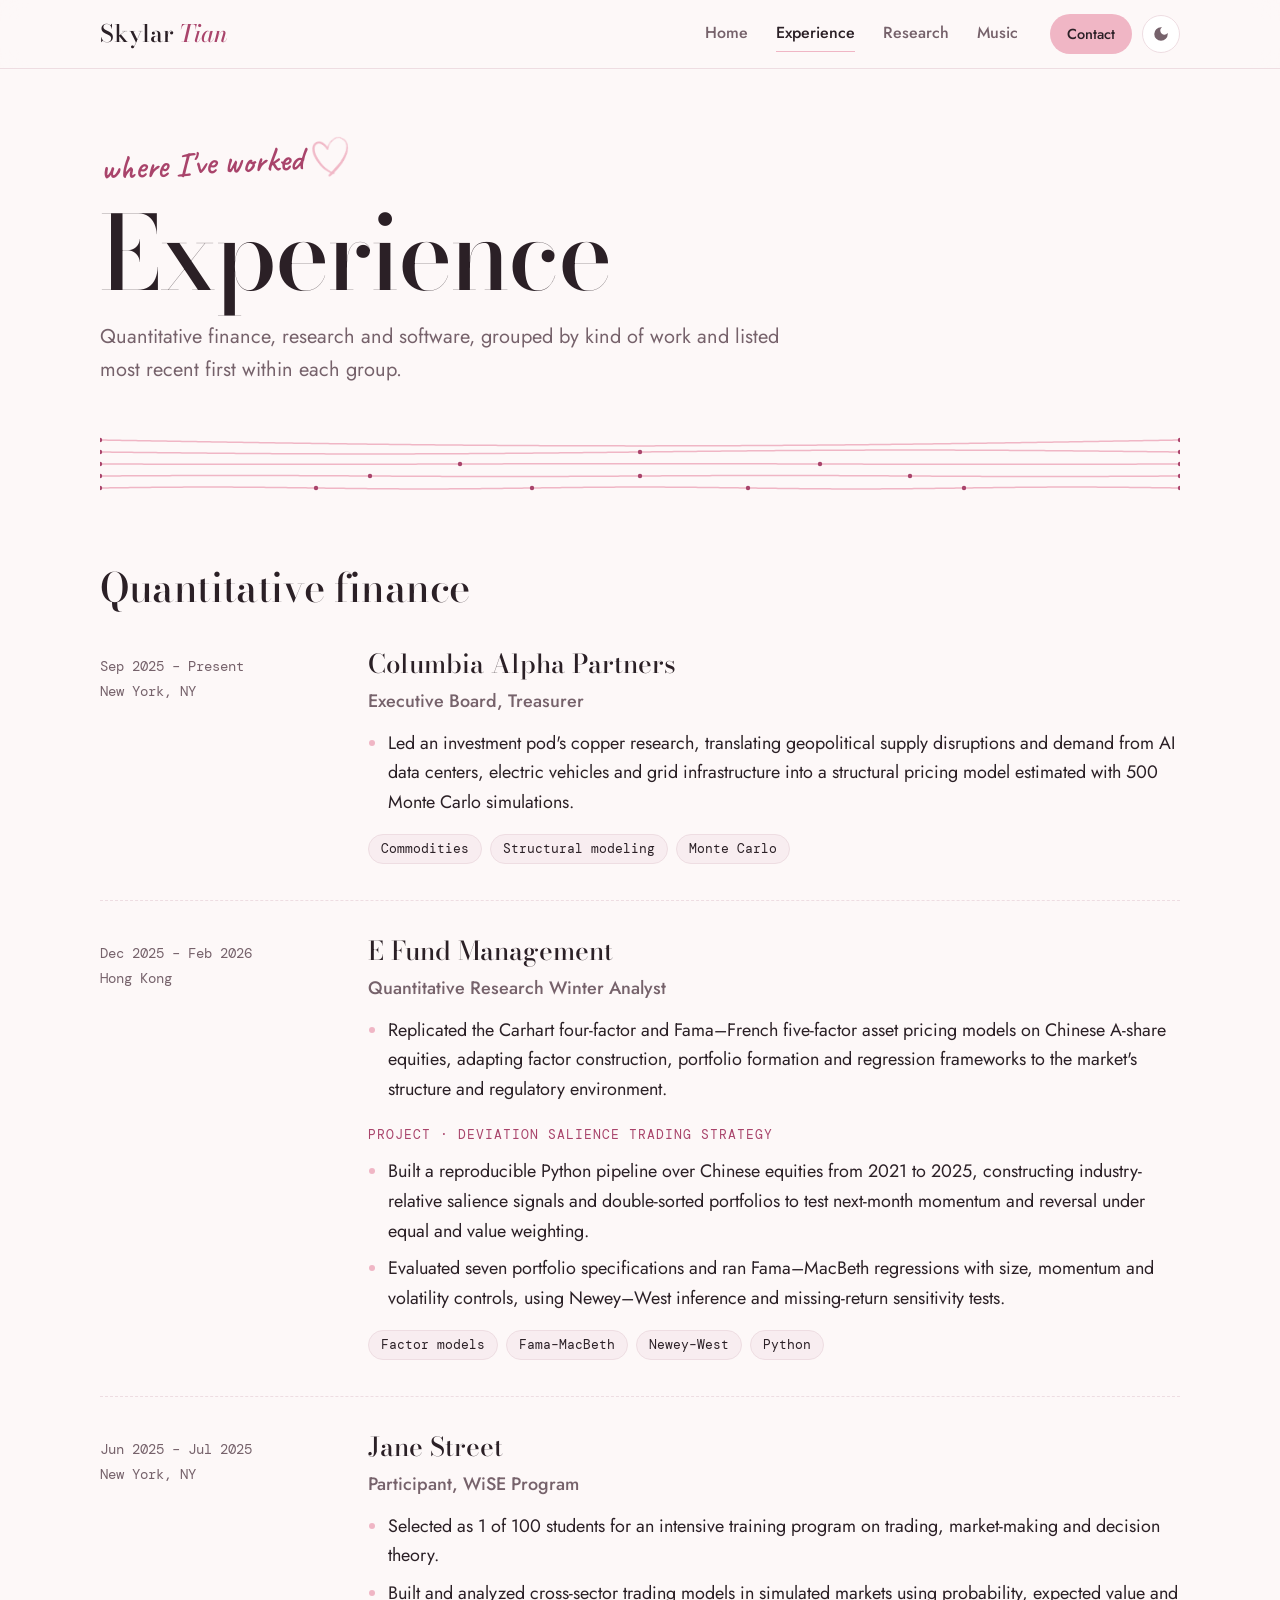
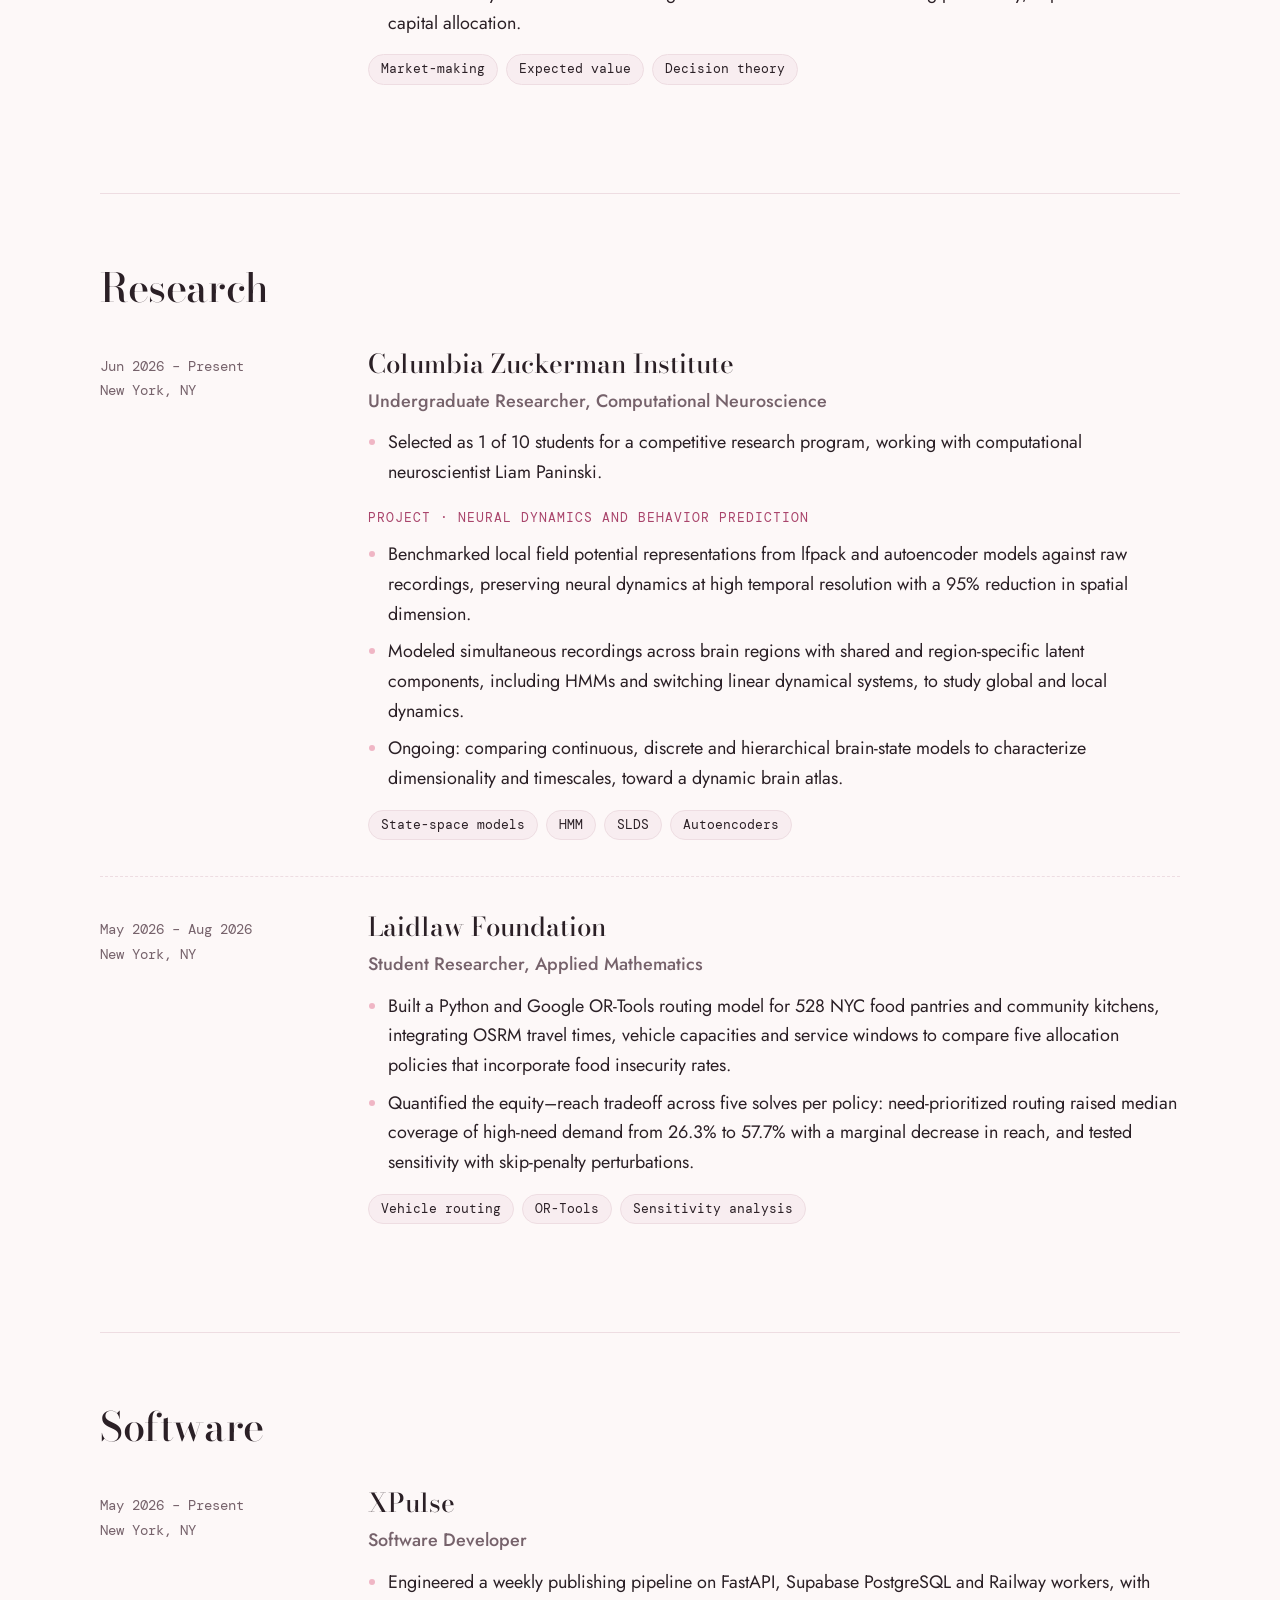
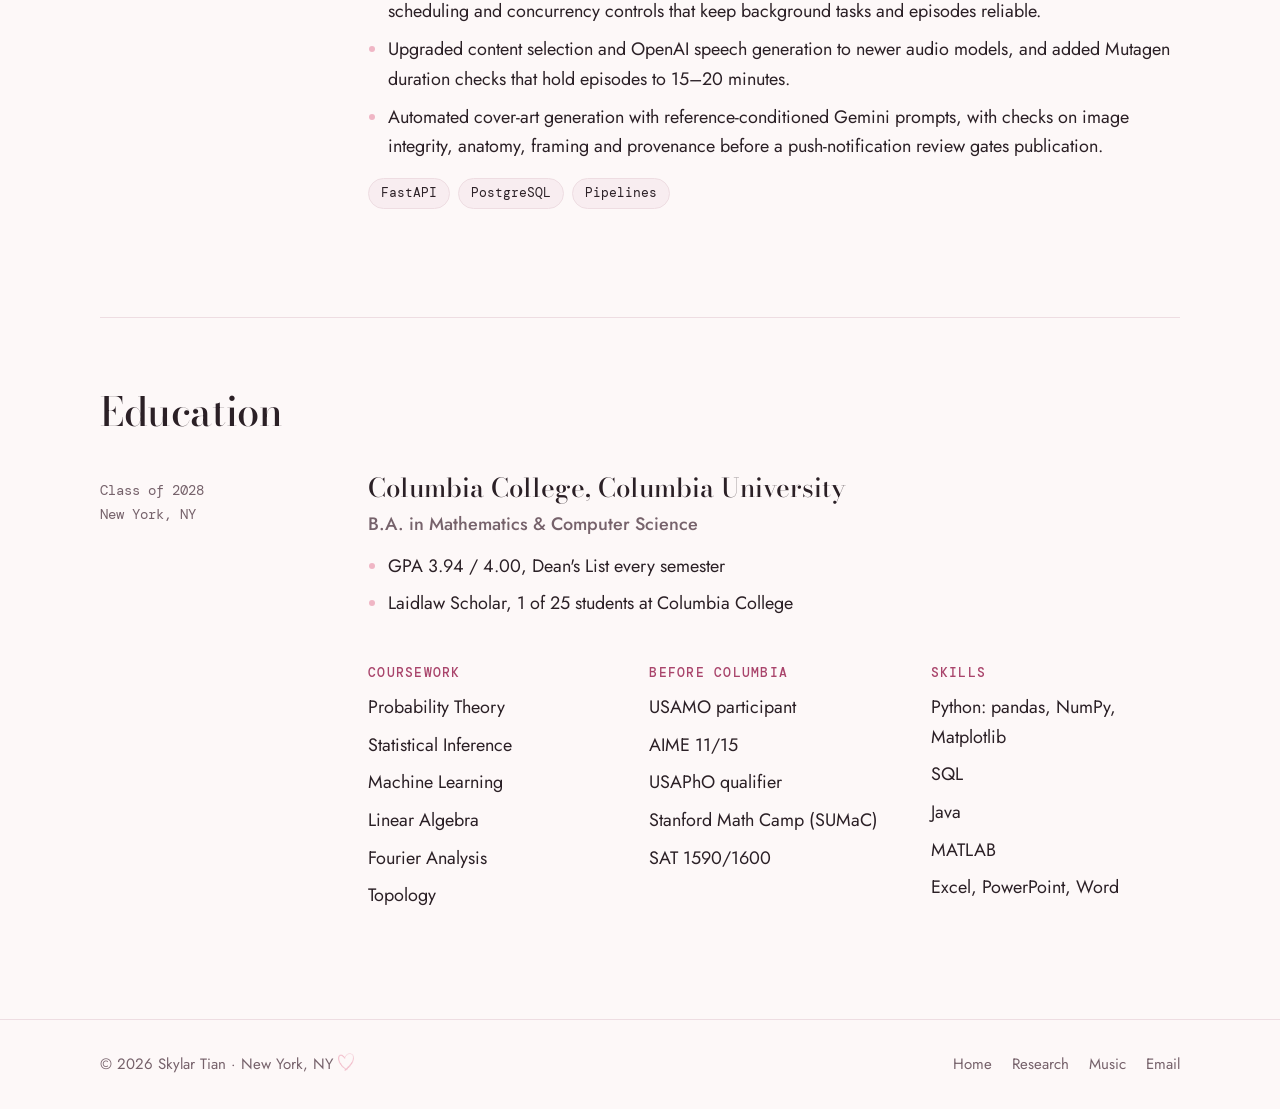
==== experience.html @ bd6dc76d "Redesign site in the old site's format with a soft pink theme Rebuilds the site as four pages that m" ====
<!doctype html>
<html lang="en">
<head>
  <meta charset="utf-8">
  <meta name="viewport" content="width=device-width, initial-scale=1">
  <title>Experience · Skylar Tian</title>
  <meta name="description" content="Skylar Tian's experience in quantitative finance, research, and software, plus education and skills.">
  <meta property="og:title" content="Experience · Skylar Tian">
  <meta property="og:image" content="https://skylarhezhentian.github.io/personal-website/assets/img/portrait.jpg">
  <link rel="icon" href="assets/favicon.svg" type="image/svg+xml">
  <link rel="preconnect" href="https://fonts.googleapis.com">
  <link rel="preconnect" href="https://fonts.gstatic.com" crossorigin>
  <link href="https://fonts.googleapis.com/css2?family=Bodoni+Moda:ital,opsz,wght@0,6..96,400..700;1,6..96,400..700&family=Caveat:wght@500;600&family=DM+Mono:wght@400;500&family=Jost:wght@400;500;600&display=swap" rel="stylesheet">
  <link rel="stylesheet" href="style.css">
  <script>try{var t=localStorage.getItem("theme");if(t)document.documentElement.dataset.theme=t}catch(e){}</script>
</head>
<body>
  <a class="skip" href="#main">Skip to content</a>

  <header class="site-header">
    <div class="wrap header-inner">
      <a class="wordmark" href="index.html">Skylar <em>Tian</em></a>
      <nav class="site-nav" aria-label="Main">
        <a href="index.html">Home</a>
        <a href="experience.html" aria-current="page">Experience</a>
        <a href="research.html">Research</a>
        <a href="music.html">Music</a>
      </nav>
      <div class="header-actions">
        <a class="btn btn-rose btn-small" href="index.html#contact">Contact</a>
        <button class="theme-toggle" type="button" aria-label="Switch between light and dark theme">
          <svg class="moon" viewBox="0 0 24 24" width="18" height="18" aria-hidden="true"><path fill="currentColor" d="M12 3a9 9 0 1 0 9 9c0-.46-.04-.92-.1-1.36a5.39 5.39 0 0 1-4.4 2.26 5.4 5.4 0 0 1-3.14-9.8c-.44-.06-.9-.1-1.36-.1z"/></svg>
          <svg class="sun" viewBox="0 0 24 24" width="18" height="18" aria-hidden="true"><circle cx="12" cy="12" r="4.5" fill="currentColor"/><path stroke="currentColor" stroke-width="1.8" stroke-linecap="round" d="M12 2.5v2.2M12 19.3v2.2M2.5 12h2.2M19.3 12h2.2M5.3 5.3l1.6 1.6M17.1 17.1l1.6 1.6M5.3 18.7l1.6-1.6M17.1 6.9l1.6-1.6"/></svg>
        </button>
      </div>
    </div>
  </header>

  <main id="main">
    <section class="page-head">
      <div class="wrap">
        <div class="title-block">
          <p class="hello">where I've worked <i class="heart" aria-hidden="true"></i></p>
          <h1 class="page-title">Experience</h1>
          <p class="lede">Quantitative finance, research and software, grouped by kind of work and listed most recent first within each group.</p>
        </div>
        <canvas class="staff staff-sm" aria-hidden="true"></canvas>
      </div>
    </section>

    <div class="wrap">
      <section class="group" aria-labelledby="g-quant">
        <h2 class="group-title" id="g-quant">Quantitative finance</h2>

        <article class="role">
          <div class="role-when"><span>Sep 2025 – Present</span><span>New York, NY</span></div>
          <div class="role-body">
            <h3>Columbia Alpha Partners</h3>
            <p class="role-title">Executive Board, Treasurer</p>
            <ul class="points">
              <li>Led an investment pod's copper research, translating geopolitical supply disruptions and demand from AI data centers, electric vehicles and grid infrastructure into a structural pricing model estimated with 500 Monte Carlo simulations.</li>
            </ul>
            <ul class="chips"><li>Commodities</li><li>Structural modeling</li><li>Monte Carlo</li></ul>
          </div>
        </article>

        <article class="role">
          <div class="role-when"><span>Dec 2025 – Feb 2026</span><span>Hong Kong</span></div>
          <div class="role-body">
            <h3>E Fund Management</h3>
            <p class="role-title">Quantitative Research Winter Analyst</p>
            <ul class="points">
              <li>Replicated the Carhart four-factor and Fama–French five-factor asset pricing models on Chinese A-share equities, adapting factor construction, portfolio formation and regression frameworks to the market's structure and regulatory environment.</li>
            </ul>
            <p class="subproject">Project · Deviation salience trading strategy</p>
            <ul class="points">
              <li>Built a reproducible Python pipeline over Chinese equities from 2021 to 2025, constructing industry-relative salience signals and double-sorted portfolios to test next-month momentum and reversal under equal and value weighting.</li>
              <li>Evaluated seven portfolio specifications and ran Fama–MacBeth regressions with size, momentum and volatility controls, using Newey–West inference and missing-return sensitivity tests.</li>
            </ul>
            <ul class="chips"><li>Factor models</li><li>Fama–MacBeth</li><li>Newey–West</li><li>Python</li></ul>
          </div>
        </article>

        <article class="role">
          <div class="role-when"><span>Jun 2025 – Jul 2025</span><span>New York, NY</span></div>
          <div class="role-body">
            <h3>Jane Street</h3>
            <p class="role-title">Participant, WiSE Program</p>
            <ul class="points">
              <li>Selected as 1 of 100 students for an intensive training program on trading, market-making and decision theory.</li>
              <li>Built and analyzed cross-sector trading models in simulated markets using probability, expected value and capital allocation.</li>
            </ul>
            <ul class="chips"><li>Market-making</li><li>Expected value</li><li>Decision theory</li></ul>
          </div>
        </article>
      </section>

      <section class="group" aria-labelledby="g-research">
        <h2 class="group-title" id="g-research">Research</h2>

        <article class="role">
          <div class="role-when"><span>Jun 2026 – Present</span><span>New York, NY</span></div>
          <div class="role-body">
            <h3>Columbia Zuckerman Institute</h3>
            <p class="role-title">Undergraduate Researcher, Computational Neuroscience</p>
            <ul class="points">
              <li>Selected as 1 of 10 students for a competitive research program, working with computational neuroscientist Liam Paninski.</li>
            </ul>
            <p class="subproject">Project · Neural dynamics and behavior prediction</p>
            <ul class="points">
              <li>Benchmarked local field potential representations from lfpack and autoencoder models against raw recordings, preserving neural dynamics at high temporal resolution with a 95% reduction in spatial dimension.</li>
              <li>Modeled simultaneous recordings across brain regions with shared and region-specific latent components, including HMMs and switching linear dynamical systems, to study global and local dynamics.</li>
              <li>Ongoing: comparing continuous, discrete and hierarchical brain-state models to characterize dimensionality and timescales, toward a dynamic brain atlas.</li>
            </ul>
            <ul class="chips"><li>State-space models</li><li>HMM</li><li>SLDS</li><li>Autoencoders</li></ul>
          </div>
        </article>

        <article class="role">
          <div class="role-when"><span>May 2026 – Aug 2026</span><span>New York, NY</span></div>
          <div class="role-body">
            <h3>Laidlaw Foundation</h3>
            <p class="role-title">Student Researcher, Applied Mathematics</p>
            <ul class="points">
              <li>Built a Python and Google OR-Tools routing model for 528 NYC food pantries and community kitchens, integrating OSRM travel times, vehicle capacities and service windows to compare five allocation policies that incorporate food insecurity rates.</li>
              <li>Quantified the equity–reach tradeoff across five solves per policy: need-prioritized routing raised median coverage of high-need demand from 26.3% to 57.7% with a marginal decrease in reach, and tested sensitivity with skip-penalty perturbations.</li>
            </ul>
            <ul class="chips"><li>Vehicle routing</li><li>OR-Tools</li><li>Sensitivity analysis</li></ul>
          </div>
        </article>
      </section>

      <section class="group" aria-labelledby="g-software">
        <h2 class="group-title" id="g-software">Software</h2>

        <article class="role">
          <div class="role-when"><span>May 2026 – Present</span><span>New York, NY</span></div>
          <div class="role-body">
            <h3>XPulse</h3>
            <p class="role-title">Software Developer</p>
            <ul class="points">
              <li>Engineered a weekly publishing pipeline on FastAPI, Supabase PostgreSQL and Railway workers, with scheduling and concurrency controls that keep background tasks and episodes reliable.</li>
              <li>Upgraded content selection and OpenAI speech generation to newer audio models, and added Mutagen duration checks that hold episodes to 15–20 minutes.</li>
              <li>Automated cover-art generation with reference-conditioned Gemini prompts, with checks on image integrity, anatomy, framing and provenance before a push-notification review gates publication.</li>
            </ul>
            <ul class="chips"><li>FastAPI</li><li>PostgreSQL</li><li>Pipelines</li></ul>
          </div>
        </article>
      </section>

      <section class="group" aria-labelledby="g-edu">
        <h2 class="group-title" id="g-edu">Education</h2>
        <article class="role">
          <div class="role-when"><span>Class of 2028</span><span>New York, NY</span></div>
          <div class="role-body">
            <h3>Columbia College, Columbia University</h3>
            <p class="role-title">B.A. in Mathematics &amp; Computer Science</p>
            <ul class="points">
              <li>GPA 3.94 / 4.00, Dean's List every semester</li>
              <li>Laidlaw Scholar, 1 of 25 students at Columbia College</li>
            </ul>
            <div class="edu-grid">
              <div>
                <h3>Coursework</h3>
                <ul><li>Probability Theory</li><li>Statistical Inference</li><li>Machine Learning</li><li>Linear Algebra</li><li>Fourier Analysis</li><li>Topology</li></ul>
              </div>
              <div>
                <h3>Before Columbia</h3>
                <ul><li>USAMO participant</li><li>AIME 11/15</li><li>USAPhO qualifier</li><li>Stanford Math Camp (SUMaC)</li><li>SAT 1590/1600</li></ul>
              </div>
              <div>
                <h3>Skills</h3>
                <ul><li>Python: pandas, NumPy, Matplotlib</li><li>SQL</li><li>Java</li><li>MATLAB</li><li>Excel, PowerPoint, Word</li></ul>
              </div>
            </div>
          </div>
        </article>
      </section>
    </div>
  </main>

  <footer class="site-footer">
    <div class="wrap footer-inner">
      <p>© <span data-year>2026</span> Skylar Tian · New York, NY <i class="heart" aria-hidden="true"></i></p>
      <nav aria-label="Footer">
        <a href="index.html">Home</a>
        <a href="research.html">Research</a>
        <a href="music.html">Music</a>
        <a href="mailto:h.tian@columbia.edu">Email</a>
      </nav>
    </div>
  </footer>

  <script src="script.js"></script>
</body>
</html>
---- style.css ----
/* Layout: a concert-program column (max 1120px) with arched photo frames and a
   five-line staff whose lines vibrate in the first five harmonics. Blush paper
   by default, plum night in dark mode, soft pink as the one highlight color. */
:root {
  --paper: #fdf8f8;
  --paper-2: #f8edf0;
  --surface: #ffffff;
  --ink: #2b2026;
  --muted: #76626b;
  --line: #eedde2;
  --rose: #f0b6c5;
  --rose-ink: #a9446b;
  --on-rose: #2b2026;
  --hl: rgba(240, 182, 197, 0.7);

  --display: "Bodoni Moda", "Bodoni 72", Didot, Georgia, serif;
  --body: "Jost", "Futura", "Avenir Next", system-ui, sans-serif;
  --mono: "DM Mono", ui-monospace, Menlo, monospace;
  --hand: "Caveat", "Bradley Hand", "Segoe Print", cursive;

  --maxw: 1120px;
  --gutter: max(20px, env(safe-area-inset-left, 0px));
  --radius: 14px;
  color-scheme: light;
}

@media (prefers-color-scheme: dark) {
  :root:not([data-theme="light"]) {
    --paper: #1b1519;
    --paper-2: #231b20;
    --surface: #2b2228;
    --ink: #f6edf0;
    --muted: #bda9b2;
    --line: #3b2f36;
    --rose: #e7a3b8;
    --rose-ink: #f4b9ca;
    --hl: rgba(231, 163, 184, 0.28);
    color-scheme: dark;
  }
}

:root[data-theme="dark"] {
  --paper: #1b1519;
  --paper-2: #231b20;
  --surface: #2b2228;
  --ink: #f6edf0;
  --muted: #bda9b2;
  --line: #3b2f36;
  --rose: #e7a3b8;
  --rose-ink: #f4b9ca;
  --hl: rgba(231, 163, 184, 0.28);
  color-scheme: dark;
}

*, *::before, *::after { box-sizing: border-box; }

html { scroll-behavior: smooth; scroll-padding-top: 96px; -webkit-text-size-adjust: 100%; }

body {
  margin: 0;
  background: var(--paper);
  color: var(--ink);
  font-family: var(--body);
  font-size: 18px;
  line-height: 1.65;
  -webkit-font-smoothing: antialiased;
}

img, video { display: block; max-width: 100%; height: auto; }

a { color: var(--rose-ink); text-underline-offset: 3px; text-decoration-thickness: 1px; }
a:hover { text-decoration-color: var(--rose); }

:focus-visible { outline: 2px solid var(--rose-ink); outline-offset: 3px; border-radius: 4px; }

h1, h2, h3 { font-family: var(--display); font-weight: 500; line-height: 1.1; text-wrap: balance; margin: 0; }
h2 { font-size: clamp(34px, 4.6vw, 54px); letter-spacing: -0.01em; }
h3 { font-size: 26px; }
p { margin: 0; }

.wrap {
  max-width: var(--maxw);
  margin: 0 auto;
  padding-left: var(--gutter);
  padding-right: max(20px, env(safe-area-inset-right, 0px));
}

.skip {
  position: absolute; left: 12px; top: -48px; z-index: 50;
  background: var(--ink); color: var(--paper); padding: 8px 14px; border-radius: 8px;
}
.skip:focus { top: 12px; }

.eyebrow {
  font-family: var(--mono); font-size: 12.5px; letter-spacing: 0.1em; text-transform: uppercase;
  color: var(--rose-ink);
}

.hl { background: linear-gradient(transparent 56%, var(--hl) 56%); color: inherit; padding: 0 2px; }

.hand { font-family: var(--hand); font-weight: 600; color: var(--rose-ink); }

.heart {
  display: inline-block; width: 1.1em; height: 1.2em; vertical-align: -0.15em;
  background: var(--rose);
  -webkit-mask: url("assets/img/heart.png") center / contain no-repeat;
  mask: url("assets/img/heart.png") center / contain no-repeat;
}

/* Buttons */
.btn {
  display: inline-flex; align-items: center; gap: 8px;
  padding: 12px 22px; border-radius: 999px;
  font-family: var(--body); font-size: 16px; font-weight: 500; text-decoration: none;
  border: 1px solid transparent; transition: transform 0.15s ease, background 0.15s ease, border-color 0.15s ease;
}
.btn:hover { transform: translateY(-1px); }
.btn-rose { background: var(--rose); color: var(--on-rose); }
.btn-rose:hover { background: color-mix(in srgb, var(--rose) 85%, var(--ink)); }
.btn-ghost { color: var(--ink); border-color: var(--line); background: var(--surface); }
.btn-ghost:hover { border-color: var(--rose); }
.btn-small { padding: 7px 16px; font-size: 14.5px; }

/* Header */
.site-header {
  position: sticky; top: 0; z-index: 20;
  background: color-mix(in srgb, var(--paper) 88%, transparent);
  backdrop-filter: blur(12px); -webkit-backdrop-filter: blur(12px);
  border-bottom: 1px solid var(--line);
}
.header-inner { display: flex; align-items: center; gap: 32px; min-height: 68px; }
.wordmark {
  font-family: var(--display); font-size: 24px; font-weight: 500; color: var(--ink);
  text-decoration: none; letter-spacing: -0.01em; white-space: nowrap;
}
.wordmark em { color: var(--rose-ink); }
.site-nav { display: flex; gap: 28px; margin-left: auto; }
.site-nav a { color: var(--muted); text-decoration: none; font-size: 16px; font-weight: 500; padding: 4px 0; border-bottom: 1.5px solid transparent; }
.site-nav a:hover { color: var(--ink); }
.site-nav a[aria-current="page"] { color: var(--ink); border-bottom-color: var(--rose); }
.header-actions { display: flex; align-items: center; gap: 10px; }
.theme-toggle {
  width: 38px; height: 38px; display: grid; place-items: center; cursor: pointer;
  border-radius: 999px; border: 1px solid var(--line); background: var(--surface); color: var(--muted);
}
.theme-toggle:hover { color: var(--ink); border-color: var(--rose); }
.theme-toggle .sun { display: none; }
:root[data-theme="dark"] .theme-toggle .sun { display: block; }
:root[data-theme="dark"] .theme-toggle .moon { display: none; }
@media (prefers-color-scheme: dark) {
  :root:not([data-theme="light"]) .theme-toggle .sun { display: block; }
  :root:not([data-theme="light"]) .theme-toggle .moon { display: none; }
}

/* Staff: five lines, each vibrating in one harmonic */
.staff { display: block; width: 100%; height: 120px; }
.staff-sm { height: 76px; }

/* Home hero */
.hero { padding-block: 64px 8px; }
.hero-grid { display: grid; grid-template-columns: minmax(0, 1.2fr) minmax(0, 0.8fr); gap: 64px; align-items: center; }
.hero-text { display: flex; flex-direction: column; gap: 22px; min-width: 0; }
.hello { font-family: var(--hand); font-size: 34px; font-weight: 600; color: var(--rose-ink); transform: rotate(-3deg); transform-origin: left; display: flex; align-items: center; gap: 8px; margin-bottom: -10px; }
.name { font-size: clamp(64px, 9vw, 124px); line-height: 0.92; letter-spacing: -0.025em; }
.name em { color: var(--rose-ink); font-weight: 400; }
.kicker { font-family: var(--mono); font-size: 13px; letter-spacing: 0.08em; text-transform: uppercase; color: var(--muted); }
.intro { font-size: 20px; line-height: 1.6; max-width: 34em; }
.actions { display: flex; flex-wrap: wrap; gap: 12px; margin-top: 6px; }

.arch { position: relative; isolation: isolate; margin: 0; }
.arch img {
  width: 100%; aspect-ratio: 2 / 3; object-fit: cover;
  border-radius: 50% 50% var(--radius) var(--radius) / 33.3% 33.3% var(--radius) var(--radius);
}
.arch::after {
  content: ""; position: absolute; inset: 0; z-index: -1; transform: translate(16px, 16px);
  border: 1.5px solid var(--rose);
  border-radius: 50% 50% var(--radius) var(--radius) / 33.3% 33.3% var(--radius) var(--radius);
}
.arch.squat img, .arch.squat::after { aspect-ratio: 4 / 5; border-radius: 50% 50% var(--radius) var(--radius) / 40% 40% var(--radius) var(--radius); }
.hero-photo { justify-self: end; width: 100%; max-width: 420px; }

.staff-band { margin-top: 48px; }

/* Stats */
.stats { list-style: none; margin: 0; padding: 28px 0 0; display: grid; grid-template-columns: repeat(4, minmax(0, 1fr)); border-top: 1px solid var(--line); }
.stat { display: flex; flex-direction: column; gap: 4px; padding: 0 24px; border-left: 1px solid var(--line); min-width: 0; }
.stat:first-child { padding-left: 0; border-left: 0; }
.stat-big { font-family: var(--display); font-size: clamp(38px, 4.4vw, 54px); font-weight: 500; line-height: 1; letter-spacing: -0.01em; font-variant-numeric: lining-nums; }
.stat-cap { font-family: var(--mono); font-size: 12.5px; letter-spacing: 0.1em; text-transform: uppercase; color: var(--rose-ink); margin-top: 6px; }
.stat-note { font-size: 15px; color: var(--muted); line-height: 1.45; }

/* Sections */
.section { padding-block: 104px; }
.section-alt { background: var(--paper-2); }
.section-head { display: flex; flex-wrap: wrap; align-items: flex-end; justify-content: space-between; gap: 12px 32px; margin-bottom: 48px; }
.section-head > div { display: flex; flex-direction: column; gap: 12px; }
.section-head .more { font-weight: 500; text-decoration: none; }
.section-head .more:hover { text-decoration: underline; }

/* Selected work */
.work-grid { display: grid; grid-template-columns: repeat(2, minmax(0, 1fr)); gap: 56px 48px; }
.work { display: flex; flex-direction: column; gap: 12px; padding-top: 24px; border-top: 1px solid var(--line); color: inherit; text-decoration: none; }
.work h3 { transition: color 0.15s ease; }
.work:hover h3 { color: var(--rose-ink); }
.work p { color: var(--muted); }
.work .work-org { font-family: var(--mono); font-size: 12.5px; letter-spacing: 0.08em; text-transform: uppercase; color: var(--muted); }
.work-figure { display: flex; align-items: baseline; gap: 12px; margin-top: 8px; }
.work-figure strong { font-family: var(--display); font-size: 40px; font-weight: 500; color: var(--rose-ink); line-height: 1; white-space: nowrap; }
.work-figure span { font-family: var(--mono); font-size: 12.5px; letter-spacing: 0.06em; text-transform: uppercase; color: var(--muted); }

/* Video blocks */
.video-split { display: grid; grid-template-columns: minmax(0, 0.8fr) minmax(0, 1.2fr); gap: 56px; align-items: center; }
.video-split .copy { display: flex; flex-direction: column; gap: 16px; }
.video-split .copy p:not(.eyebrow) { color: var(--muted); max-width: 30em; }
.video-frame { margin: 0; border-radius: var(--radius); overflow: hidden; border: 1px solid var(--line); background: #000; }
.video-frame video { width: 100%; aspect-ratio: 16 / 9; object-fit: cover; }

/* Gallery */
.gallery { display: grid; grid-template-columns: repeat(4, minmax(0, 1fr)); grid-auto-rows: 180px; gap: 16px; }
.gallery figure { margin: 0; overflow: hidden; border-radius: var(--radius); }
.gallery img { width: 100%; height: 100%; object-fit: cover; transition: transform 0.5s ease; }
.gallery figure:hover img { transform: scale(1.03); }
.gallery .g-wide { grid-column: span 2; }
.gallery .g-tall { grid-row: span 2; }
.gallery .note {
  grid-column: span 2; grid-row: span 2; display: flex; flex-direction: column; justify-content: center; gap: 14px;
  padding: 32px; border-radius: var(--radius); border: 1px solid var(--line); background: var(--surface);
}
.note ul { list-style: none; padding: 0; margin: 0; display: flex; flex-direction: column; gap: 8px; color: var(--muted); }
.note li { display: flex; gap: 10px; align-items: baseline; }
.note li::before { content: ""; width: 10px; height: 1.5px; background: var(--rose); flex: none; transform: translateY(-5px); }

/* Contact */
.contact { background: var(--paper-2); padding-block: 104px; }
.contact-inner { display: grid; grid-template-columns: minmax(0, 1fr) minmax(0, 1fr); gap: 48px; align-items: end; }
.contact h2 { font-size: clamp(48px, 7vw, 88px); line-height: 0.95; }
.contact h2 em { color: var(--rose-ink); font-weight: 400; }
.contact-body { display: flex; flex-direction: column; gap: 18px; }
.contact-body p { color: var(--muted); }
.contact-email { font-family: var(--display); font-size: clamp(24px, 3vw, 32px); color: var(--ink); text-decoration: underline; text-decoration-color: var(--rose); text-decoration-thickness: 2px; text-underline-offset: 6px; overflow-wrap: anywhere; }
.contact-email:hover { color: var(--rose-ink); }
.contact-links { list-style: none; padding: 0; margin: 0; display: flex; flex-wrap: wrap; gap: 8px 24px; font-family: var(--mono); font-size: 13px; letter-spacing: 0.06em; text-transform: uppercase; color: var(--muted); }

/* Footer */
.site-footer { border-top: 1px solid var(--line); padding-block: 32px; color: var(--muted); font-size: 15px; }
.footer-inner { display: flex; flex-wrap: wrap; align-items: center; justify-content: space-between; gap: 12px 24px; }
.footer-inner nav { display: flex; flex-wrap: wrap; gap: 20px; }
.footer-inner a { color: var(--muted); text-decoration: none; }
.footer-inner a:hover { color: var(--ink); }

/* Inner page heads */
.page-head { padding-block: 72px 24px; }
.page-head-grid { display: grid; grid-template-columns: minmax(0, 1.25fr) minmax(0, 0.75fr); gap: 64px; align-items: center; }
.page-head .title-block { display: flex; flex-direction: column; gap: 18px; min-width: 0; }
.page-title { font-size: clamp(56px, 8vw, 104px); line-height: 0.95; letter-spacing: -0.02em; }
.page-title em { color: var(--rose-ink); font-weight: 400; }
.lede { font-size: 20px; color: var(--muted); max-width: 34em; }
.page-head .staff { margin-top: 40px; }

/* Experience */
.group { padding-block: 72px; border-top: 1px solid var(--line); }
.group:first-of-type { border-top: 0; padding-top: 40px; }
.group-title { font-size: clamp(30px, 3.6vw, 40px); margin-bottom: 40px; }
.group-title .count { font-family: var(--mono); font-size: 13px; color: var(--muted); letter-spacing: 0.08em; margin-left: 12px; vertical-align: middle; }
.role { display: grid; grid-template-columns: 220px minmax(0, 1fr); gap: 16px 48px; padding-block: 36px; border-top: 1px dashed var(--line); }
.role:first-of-type { border-top: 0; padding-top: 0; }
.role-when { font-family: var(--mono); font-size: 13.5px; color: var(--muted); display: flex; flex-direction: column; gap: 2px; font-variant-numeric: tabular-nums; padding-top: 6px; }
.role-body { display: flex; flex-direction: column; gap: 12px; min-width: 0; }
.role-title { font-weight: 500; color: var(--muted); margin-top: -4px; }
.role ul.points { margin: 0; padding-left: 20px; display: flex; flex-direction: column; gap: 8px; }
.role ul.points li::marker { color: var(--rose); }
.subproject { font-family: var(--mono); font-size: 12.5px; letter-spacing: 0.08em; text-transform: uppercase; color: var(--rose-ink); margin-top: 8px; }
.chips { list-style: none; padding: 0; margin: 4px 0 0; display: flex; flex-wrap: wrap; gap: 8px; }
.chips li { font-family: var(--mono); font-size: 12.5px; padding: 4px 12px; border-radius: 999px; background: var(--paper-2); border: 1px solid var(--line); color: var(--ink); }

.edu-grid { display: grid; grid-template-columns: repeat(3, minmax(0, 1fr)); gap: 32px; margin-top: 36px; }
.edu-grid h3 { font-family: var(--mono); font-size: 12.5px; font-weight: 500; letter-spacing: 0.1em; text-transform: uppercase; color: var(--rose-ink); margin-bottom: 12px; }
.edu-grid ul { list-style: none; padding: 0; margin: 0; display: flex; flex-direction: column; gap: 8px; }

/* Research */
.project { display: grid; grid-template-columns: minmax(0, 1.5fr) minmax(0, 1fr); gap: 56px; padding-block: 80px; border-top: 1px solid var(--line); }
.project:first-of-type { border-top: 0; padding-top: 40px; }
.project-main { display: flex; flex-direction: column; gap: 18px; min-width: 0; }
.project-main h2 { font-size: clamp(32px, 4vw, 46px); }
.project-main .question { font-family: var(--display); font-style: italic; font-size: 22px; line-height: 1.45; color: var(--ink); }
.project-main h3 { font-family: var(--mono); font-size: 12.5px; font-weight: 500; letter-spacing: 0.1em; text-transform: uppercase; color: var(--muted); margin-top: 8px; }
.project-main ul { margin: 0; padding-left: 20px; display: flex; flex-direction: column; gap: 8px; }
.project-main li::marker { color: var(--rose); }
.facts { align-self: start; position: sticky; top: 100px; background: var(--surface); border: 1px solid var(--line); border-radius: var(--radius); padding: 28px; display: flex; flex-direction: column; gap: 22px; }
.facts .big { font-family: var(--display); font-size: 56px; line-height: 1; color: var(--rose-ink); }
.facts .big-cap { font-family: var(--mono); font-size: 12.5px; letter-spacing: 0.08em; text-transform: uppercase; color: var(--muted); margin-top: 6px; }
.facts dl { margin: 0; display: flex; flex-direction: column; gap: 14px; border-top: 1px solid var(--line); padding-top: 20px; }
.facts dl div { display: grid; grid-template-columns: 104px minmax(0, 1fr); gap: 12px; }
.facts dt { font-family: var(--mono); font-size: 12px; letter-spacing: 0.08em; text-transform: uppercase; color: var(--muted); padding-top: 3px; }
.facts dd { margin: 0; font-size: 16px; }

.bars { display: flex; flex-direction: column; gap: 14px; }
.bar-row { display: grid; grid-template-columns: 1fr auto; gap: 4px 12px; font-size: 15px; }
.bar-row .label { color: var(--muted); }
.bar-row .val { font-family: var(--mono); font-variant-numeric: tabular-nums; }
.bar-track { grid-column: 1 / -1; height: 12px; border-radius: 999px; background: var(--paper-2); overflow: hidden; }
.bar-fill { height: 100%; border-radius: 999px; background: color-mix(in srgb, var(--muted) 40%, transparent); }
.bar-fill.rose { background: var(--rose); }
.bars .axis { display: flex; justify-content: space-between; font-family: var(--mono); font-size: 11.5px; color: var(--muted); }

/* Music */
.banner { margin: 0; border-radius: 24px; overflow: hidden; }
.banner img { width: 100%; height: clamp(240px, 38vw, 460px); object-fit: cover; object-position: 50% 62%; }
.music-head { display: grid; grid-template-columns: minmax(0, 1fr) minmax(0, 1fr); gap: 48px; align-items: end; margin-top: 48px; }
.performances { display: flex; flex-direction: column; gap: 72px; }
.performance { display: grid; grid-template-columns: minmax(0, 1.35fr) minmax(0, 0.65fr); gap: 40px; align-items: center; }
.performance .meta { display: flex; flex-direction: column; gap: 10px; }
.piece { font-family: var(--display); font-style: italic; font-size: clamp(28px, 3.2vw, 38px); line-height: 1.15; }
.composer { font-size: 19px; }
.detail { font-family: var(--mono); font-size: 13px; letter-spacing: 0.06em; text-transform: uppercase; color: var(--muted); font-variant-numeric: tabular-nums; }
.instruments-grid { display: grid; grid-template-columns: minmax(0, 1fr) minmax(0, 1fr); gap: 56px; align-items: center; }
.instruments-grid figure { margin: 0; border-radius: 20px; overflow: hidden; }
.staff-list { list-style: none; padding: 0; margin: 24px 0 0; }
.staff-list li { display: flex; align-items: baseline; justify-content: space-between; gap: 16px; padding: 12px 0 6px; border-bottom: 1.5px solid var(--rose); }
.staff-list .inst { font-family: var(--display); font-style: italic; font-size: 30px; line-height: 1.1; }
.staff-list .role-note { font-family: var(--mono); font-size: 12.5px; letter-spacing: 0.06em; text-transform: uppercase; color: var(--muted); text-align: right; }

/* Phone and tablet */
@media (max-width: 900px) {
  .hero-grid, .page-head-grid, .video-split, .contact-inner, .project, .performance, .instruments-grid, .music-head { grid-template-columns: minmax(0, 1fr); gap: 40px; }
  .hero-photo { justify-self: start; max-width: 360px; }
  .page-head-grid .arch { max-width: 340px; }
  .facts { position: static; }
  .stats { grid-template-columns: repeat(2, minmax(0, 1fr)); row-gap: 32px; }
  .stat:nth-child(3) { padding-left: 0; border-left: 0; }
  .edu-grid { grid-template-columns: minmax(0, 1fr); gap: 28px; }
  .role { grid-template-columns: minmax(0, 1fr); gap: 8px; }
  .role-when { flex-direction: row; flex-wrap: wrap; gap: 4px 16px; padding-top: 0; }
}

@media (max-width: 720px) {
  body { font-size: 17px; }
  .header-inner { flex-wrap: wrap; gap: 0 16px; min-height: 0; padding-block: 12px 0; }
  .header-actions { margin-left: auto; }
  .site-nav { order: 3; width: 100%; margin-left: 0; gap: 22px; padding-block: 10px 8px; overflow-x: auto; }
  .site-nav a { font-size: 15px; white-space: nowrap; }
  .hero { padding-top: 40px; }
  .intro, .lede { font-size: 18px; }
  .section, .contact { padding-block: 72px; }
  .work-grid { grid-template-columns: minmax(0, 1fr); gap: 40px; }
  .gallery { grid-template-columns: repeat(2, minmax(0, 1fr)); grid-auto-rows: 150px; gap: 10px; }
  .gallery .note { padding: 24px; }
  .stat { padding: 0 16px; }
  .facts dl div { grid-template-columns: 88px minmax(0, 1fr); }
  .staff { height: 96px; }
  .staff-sm { height: 64px; }
  .hero-photo, .page-head-grid .arch { max-width: 300px; }
}

@media (prefers-reduced-motion: reduce) {
  html { scroll-behavior: auto; }
  .btn, .gallery img, .work h3 { transition: none; }
}
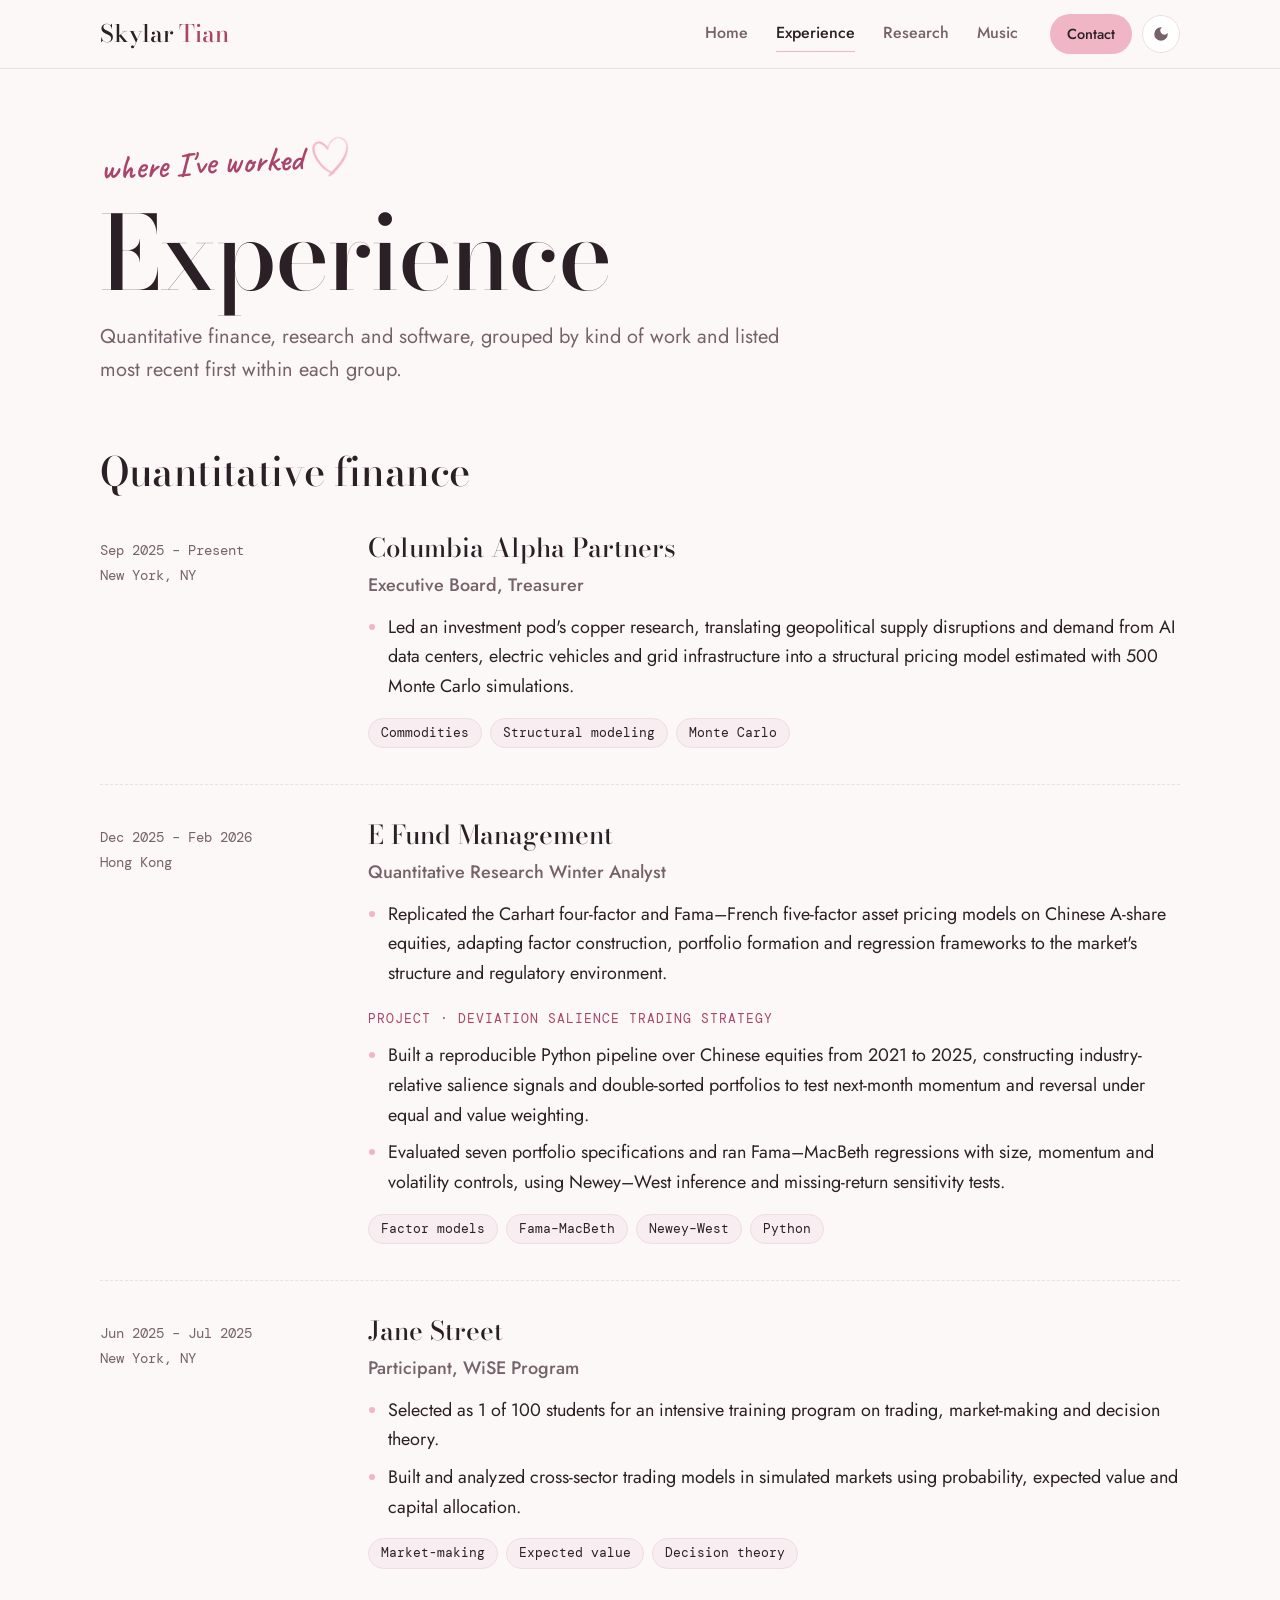
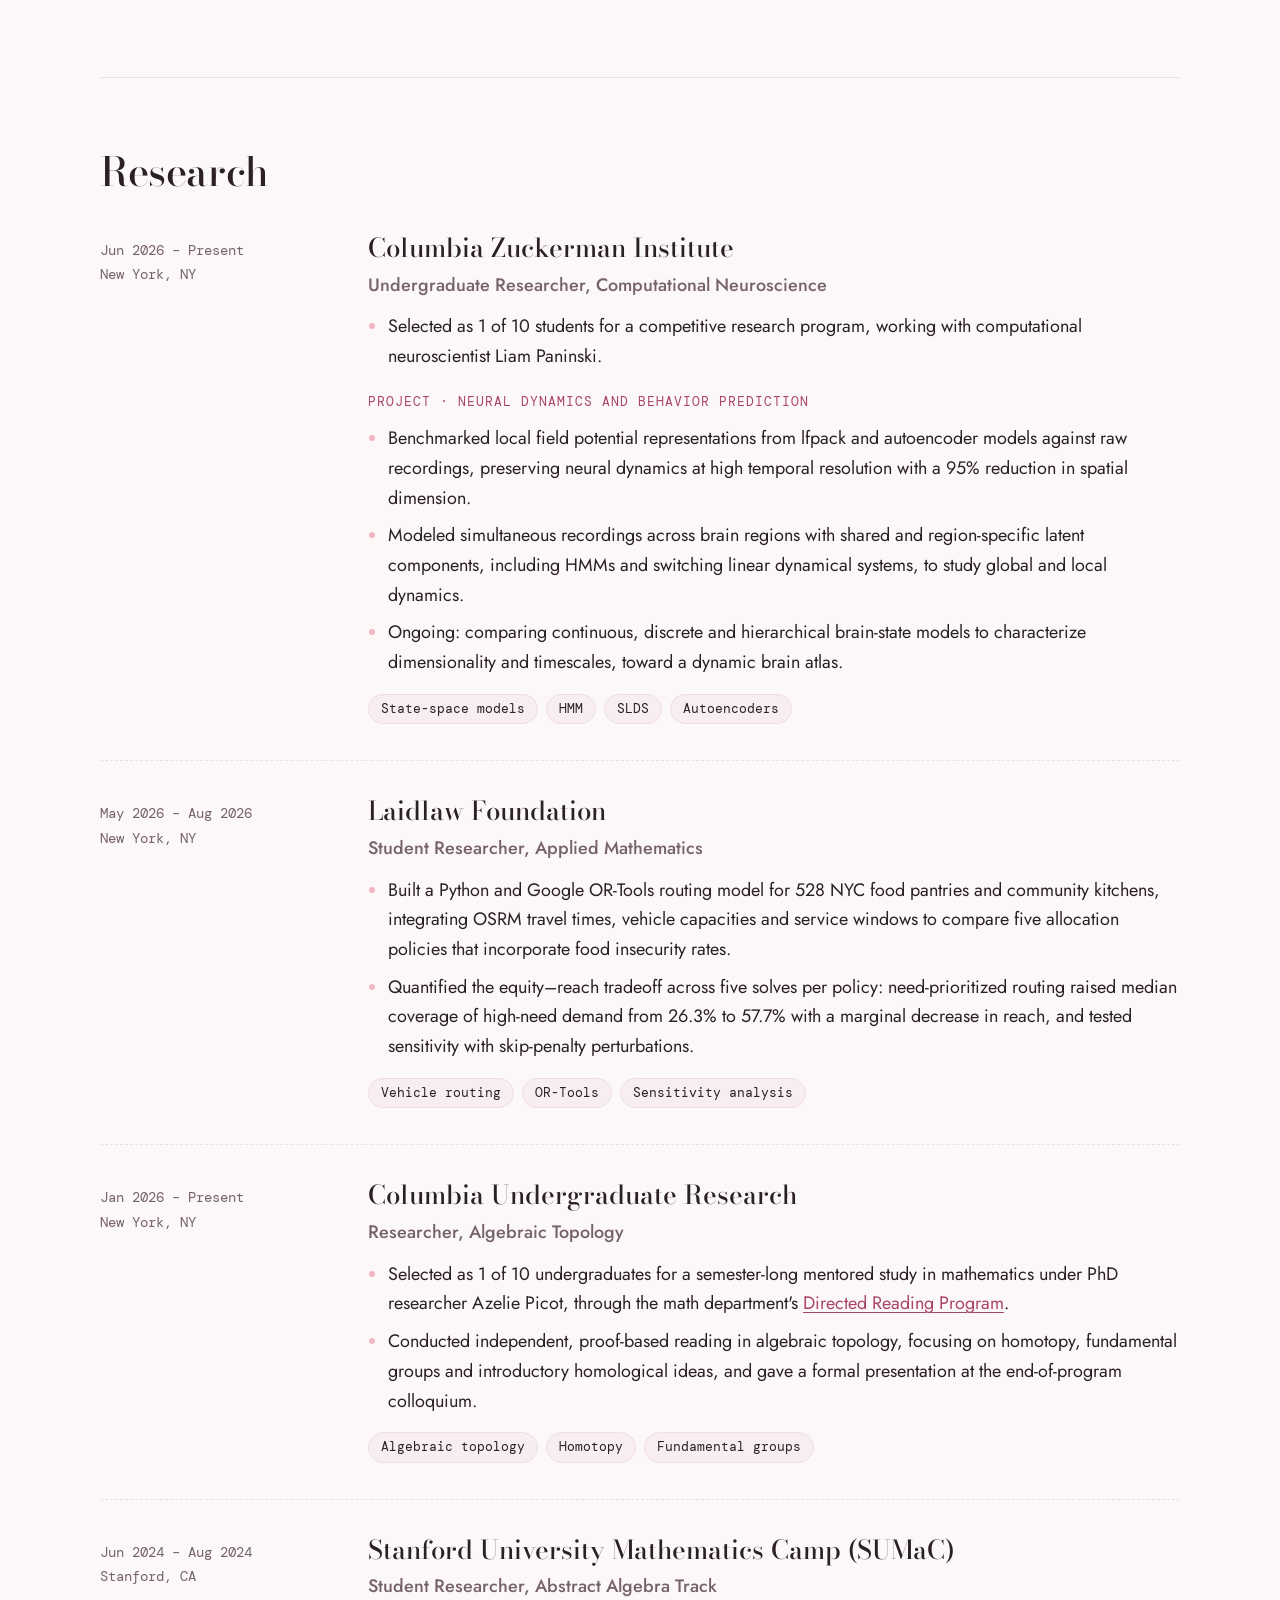
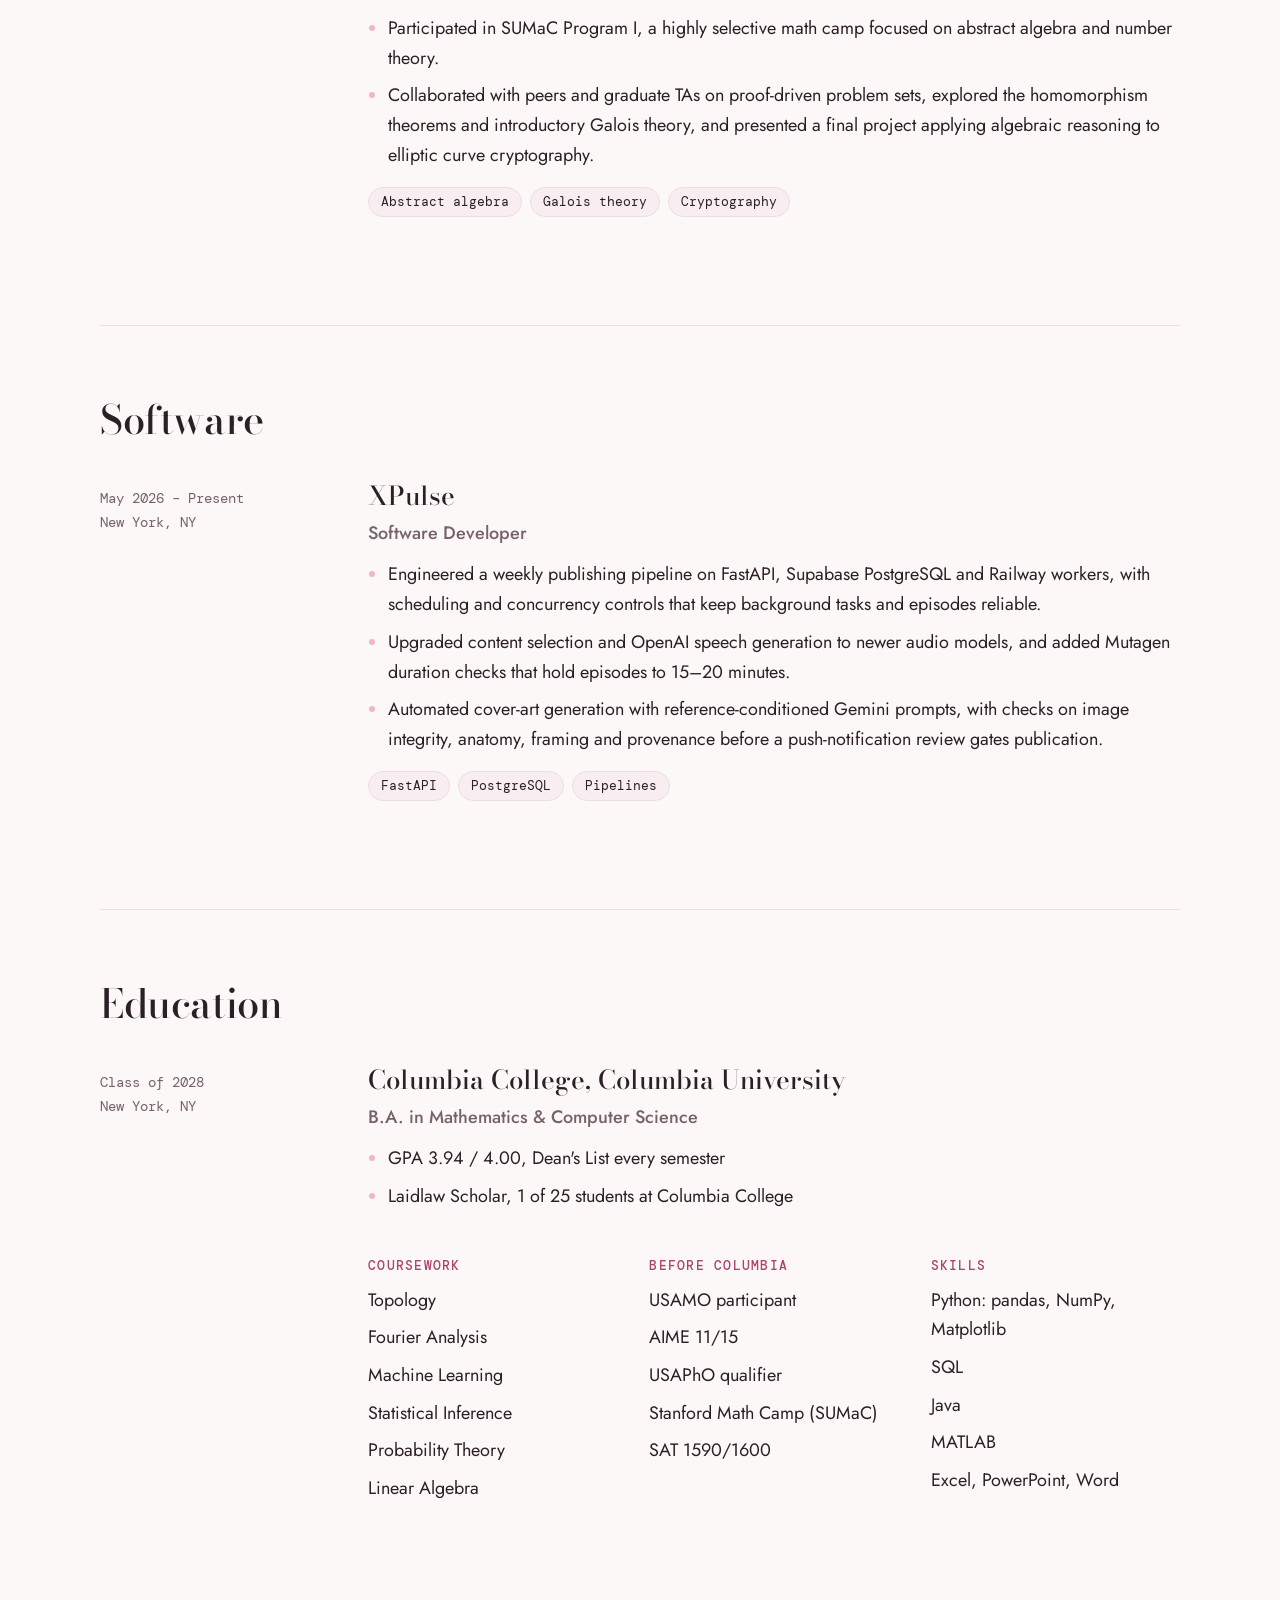
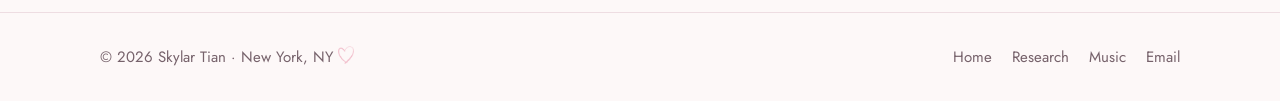
==== commit cf7af966: "Research timeline, wave equation figure, new research entries - Research page: the wave equation and" ====
--- a/experience.html
+++ b/experience.html
@@ -6,11 +6,11 @@
   <title>Experience · Skylar Tian</title>
   <meta name="description" content="Skylar Tian's experience in quantitative finance, research, and software, plus education and skills.">
   <meta property="og:title" content="Experience · Skylar Tian">
-  <meta property="og:image" content="https://skylarhezhentian.github.io/personal-website/assets/img/portrait.jpg">
+  <meta property="og:image" content="https://skylarhezhentian.github.io/personal-website/assets/img/headshot.jpg">
   <link rel="icon" href="assets/favicon.svg" type="image/svg+xml">
   <link rel="preconnect" href="https://fonts.googleapis.com">
   <link rel="preconnect" href="https://fonts.gstatic.com" crossorigin>
-  <link href="https://fonts.googleapis.com/css2?family=Bodoni+Moda:ital,opsz,wght@0,6..96,400..700;1,6..96,400..700&family=Caveat:wght@500;600&family=DM+Mono:wght@400;500&family=Jost:wght@400;500;600&display=swap" rel="stylesheet">
+  <link href="https://fonts.googleapis.com/css2?family=Bodoni+Moda:opsz,wght@6..96,400..700&family=Caveat:wght@500;600&family=DM+Mono:wght@400;500&family=Jost:wght@400;500;600&display=swap" rel="stylesheet">
   <link rel="stylesheet" href="style.css">
   <script>try{var t=localStorage.getItem("theme");if(t)document.documentElement.dataset.theme=t}catch(e){}</script>
 </head>
@@ -44,7 +44,6 @@
           <h1 class="page-title">Experience</h1>
           <p class="lede">Quantitative finance, research and software, grouped by kind of work and listed most recent first within each group.</p>
         </div>
-        <canvas class="staff staff-sm" aria-hidden="true"></canvas>
       </div>
     </section>
 
@@ -128,6 +127,32 @@
             <ul class="chips"><li>Vehicle routing</li><li>OR-Tools</li><li>Sensitivity analysis</li></ul>
           </div>
         </article>
+
+        <article class="role">
+          <div class="role-when"><span>Jan 2026 – Present</span><span>New York, NY</span></div>
+          <div class="role-body">
+            <h3>Columbia Undergraduate Research</h3>
+            <p class="role-title">Researcher, Algebraic Topology</p>
+            <ul class="points">
+              <li>Selected as 1 of 10 undergraduates for a semester-long mentored study in mathematics under PhD researcher Azelie Picot, through the math department's <a href="https://www.math.columbia.edu/programs-math/undergraduate-program/undergraduate-research/drp/">Directed Reading Program</a>.</li>
+              <li>Conducted independent, proof-based reading in algebraic topology, focusing on homotopy, fundamental groups and introductory homological ideas, and gave a formal presentation at the end-of-program colloquium.</li>
+            </ul>
+            <ul class="chips"><li>Algebraic topology</li><li>Homotopy</li><li>Fundamental groups</li></ul>
+          </div>
+        </article>
+
+        <article class="role">
+          <div class="role-when"><span>Jun 2024 – Aug 2024</span><span>Stanford, CA</span></div>
+          <div class="role-body">
+            <h3>Stanford University Mathematics Camp (SUMaC)</h3>
+            <p class="role-title">Student Researcher, Abstract Algebra Track</p>
+            <ul class="points">
+              <li>Participated in SUMaC Program I, a highly selective math camp focused on abstract algebra and number theory.</li>
+              <li>Collaborated with peers and graduate TAs on proof-driven problem sets, explored the homomorphism theorems and introductory Galois theory, and presented a final project applying algebraic reasoning to elliptic curve cryptography.</li>
+            </ul>
+            <ul class="chips"><li>Abstract algebra</li><li>Galois theory</li><li>Cryptography</li></ul>
+          </div>
+        </article>
       </section>
 
       <section class="group" aria-labelledby="g-software">
@@ -162,7 +187,7 @@
             <div class="edu-grid">
               <div>
                 <h3>Coursework</h3>
-                <ul><li>Probability Theory</li><li>Statistical Inference</li><li>Machine Learning</li><li>Linear Algebra</li><li>Fourier Analysis</li><li>Topology</li></ul>
+                <ul><li>Topology</li><li>Fourier Analysis</li><li>Machine Learning</li><li>Statistical Inference</li><li>Probability Theory</li><li>Linear Algebra</li></ul>
               </div>
               <div>
                 <h3>Before Columbia</h3>
--- a/style.css
+++ b/style.css
@@ -1,6 +1,7 @@
 /* Layout: a concert-program column (max 1120px) with arched photo frames and a
-   five-line staff whose lines vibrate in the first five harmonics. Blush paper
-   by default, plum night in dark mode, soft pink as the one highlight color. */
+   plucked string that moves as the wave equation predicts. Blush paper by
+   default, plum night in dark mode, soft pink as the one highlight color.
+   No italics anywhere except the math variables KaTeX sets. */
 :root {
   --paper: #fdf8f8;
   --paper-2: #f8edf0;
@@ -77,6 +78,7 @@
 h2 { font-size: clamp(34px, 4.6vw, 54px); letter-spacing: -0.01em; }
 h3 { font-size: 26px; }
 p { margin: 0; }
+em, i { font-style: normal; }
 
 .wrap {
   max-width: var(--maxw);
@@ -152,9 +154,10 @@
   :root:not([data-theme="light"]) .theme-toggle .moon { display: none; }
 }
 
-/* Staff: five lines, each vibrating in one harmonic */
+/* Wave canvases: a plucked string (Home, Music), and on Research the same string over its normal modes */
 .staff { display: block; width: 100%; height: 120px; }
-.staff-sm { height: 76px; }
+.staff-caption { margin-top: 10px; font-family: var(--mono); font-size: 12.5px; letter-spacing: 0.04em; color: var(--muted); }
+.staff-caption a { margin-left: 4px; white-space: nowrap; }
 
 /* Home hero */
 .hero { padding-block: 64px 8px; }
@@ -165,6 +168,9 @@
 .name em { color: var(--rose-ink); font-weight: 400; }
 .kicker { font-family: var(--mono); font-size: 13px; letter-spacing: 0.08em; text-transform: uppercase; color: var(--muted); }
 .intro { font-size: 20px; line-height: 1.6; max-width: 34em; }
+.coursework { display: flex; flex-direction: column; gap: 10px; }
+.coursework-label { font-family: var(--mono); font-size: 12.5px; letter-spacing: 0.1em; text-transform: uppercase; color: var(--rose-ink); }
+.coursework .chips { margin: 0; }
 .actions { display: flex; flex-wrap: wrap; gap: 12px; margin-top: 6px; }
 
 .arch { position: relative; isolation: isolate; margin: 0; }
@@ -181,6 +187,7 @@
 .hero-photo { justify-self: end; width: 100%; max-width: 420px; }
 
 .staff-band { margin-top: 48px; }
+.hero .staff-band { margin-bottom: 32px; }
 
 /* Stats */
 .stats { list-style: none; margin: 0; padding: 28px 0 0; display: grid; grid-template-columns: repeat(4, minmax(0, 1fr)); border-top: 1px solid var(--line); }
@@ -214,7 +221,7 @@
 .video-split .copy { display: flex; flex-direction: column; gap: 16px; }
 .video-split .copy p:not(.eyebrow) { color: var(--muted); max-width: 30em; }
 .video-frame { margin: 0; border-radius: var(--radius); overflow: hidden; border: 1px solid var(--line); background: #000; }
-.video-frame video { width: 100%; aspect-ratio: 16 / 9; object-fit: cover; }
+.video-frame video, .video-frame iframe { display: block; width: 100%; aspect-ratio: 16 / 9; object-fit: cover; border: 0; }
 
 /* Gallery */
 .gallery { display: grid; grid-template-columns: repeat(4, minmax(0, 1fr)); grid-auto-rows: 180px; gap: 16px; }
@@ -224,10 +231,11 @@
 .gallery .g-wide { grid-column: span 2; }
 .gallery .g-tall { grid-row: span 2; }
 .gallery .note {
-  grid-column: span 2; grid-row: span 2; display: flex; flex-direction: column; justify-content: center; gap: 14px;
-  padding: 32px; border-radius: var(--radius); border: 1px solid var(--line); background: var(--surface);
-}
-.note ul { list-style: none; padding: 0; margin: 0; display: flex; flex-direction: column; gap: 8px; color: var(--muted); }
+  grid-row: span 2; display: flex; flex-direction: column; justify-content: center; gap: 14px;
+  padding: 24px; border-radius: var(--radius); border: 1px solid var(--line); background: var(--surface);
+}
+.note ul { list-style: none; padding: 0; margin: 0; display: flex; flex-direction: column; gap: 8px; color: var(--muted); font-size: 16px; line-height: 1.45; }
+.gallery .g-wide-sm img { object-position: 50% 55%; }
 .note li { display: flex; gap: 10px; align-items: baseline; }
 .note li::before { content: ""; width: 10px; height: 1.5px; background: var(--rose); flex: none; transform: translateY(-5px); }
 
@@ -256,7 +264,7 @@
 .page-title { font-size: clamp(56px, 8vw, 104px); line-height: 0.95; letter-spacing: -0.02em; }
 .page-title em { color: var(--rose-ink); font-weight: 400; }
 .lede { font-size: 20px; color: var(--muted); max-width: 34em; }
-.page-head .staff { margin-top: 40px; }
+.page-head .staff-band { margin-top: 40px; }
 
 /* Experience */
 .group { padding-block: 72px; border-top: 1px solid var(--line); }
@@ -278,55 +286,51 @@
 .edu-grid h3 { font-family: var(--mono); font-size: 12.5px; font-weight: 500; letter-spacing: 0.1em; text-transform: uppercase; color: var(--rose-ink); margin-bottom: 12px; }
 .edu-grid ul { list-style: none; padding: 0; margin: 0; display: flex; flex-direction: column; gap: 8px; }
 
-/* Research */
-.project { display: grid; grid-template-columns: minmax(0, 1.5fr) minmax(0, 1fr); gap: 56px; padding-block: 80px; border-top: 1px solid var(--line); }
-.project:first-of-type { border-top: 0; padding-top: 40px; }
-.project-main { display: flex; flex-direction: column; gap: 18px; min-width: 0; }
-.project-main h2 { font-size: clamp(32px, 4vw, 46px); }
-.project-main .question { font-family: var(--display); font-style: italic; font-size: 22px; line-height: 1.45; color: var(--ink); }
-.project-main h3 { font-family: var(--mono); font-size: 12.5px; font-weight: 500; letter-spacing: 0.1em; text-transform: uppercase; color: var(--muted); margin-top: 8px; }
-.project-main ul { margin: 0; padding-left: 20px; display: flex; flex-direction: column; gap: 8px; }
-.project-main li::marker { color: var(--rose); }
-.facts { align-self: start; position: sticky; top: 100px; background: var(--surface); border: 1px solid var(--line); border-radius: var(--radius); padding: 28px; display: flex; flex-direction: column; gap: 22px; }
-.facts .big { font-family: var(--display); font-size: 56px; line-height: 1; color: var(--rose-ink); }
-.facts .big-cap { font-family: var(--mono); font-size: 12.5px; letter-spacing: 0.08em; text-transform: uppercase; color: var(--muted); margin-top: 6px; }
-.facts dl { margin: 0; display: flex; flex-direction: column; gap: 14px; border-top: 1px solid var(--line); padding-top: 20px; }
-.facts dl div { display: grid; grid-template-columns: 104px minmax(0, 1fr); gap: 12px; }
-.facts dt { font-family: var(--mono); font-size: 12px; letter-spacing: 0.08em; text-transform: uppercase; color: var(--muted); padding-top: 3px; }
-.facts dd { margin: 0; font-size: 16px; }
-
-.bars { display: flex; flex-direction: column; gap: 14px; }
-.bar-row { display: grid; grid-template-columns: 1fr auto; gap: 4px 12px; font-size: 15px; }
-.bar-row .label { color: var(--muted); }
-.bar-row .val { font-family: var(--mono); font-variant-numeric: tabular-nums; }
-.bar-track { grid-column: 1 / -1; height: 12px; border-radius: 999px; background: var(--paper-2); overflow: hidden; }
-.bar-fill { height: 100%; border-radius: 999px; background: color-mix(in srgb, var(--muted) 40%, transparent); }
-.bar-fill.rose { background: var(--rose); }
-.bars .axis { display: flex; justify-content: space-between; font-family: var(--mono); font-size: 11.5px; color: var(--muted); }
+/* Research: the wave equation and its modes, then a timeline */
+.wave-fig { margin: 48px 0 0; padding-block: 36px; border-block: 1px solid var(--line); display: grid; grid-template-columns: minmax(0, 0.8fr) minmax(0, 1.2fr); gap: 48px; align-items: center; }
+.wave-math { display: flex; flex-direction: column; gap: 28px; min-width: 0; }
+.eq-label { font-family: var(--mono); font-size: 12.5px; letter-spacing: 0.1em; text-transform: uppercase; color: var(--rose-ink); }
+.eq { overflow-x: auto; overflow-y: hidden; }
+.eq .katex-display { margin: 10px 0 0; text-align: left; }
+.eq .katex-display > .katex { text-align: left; font-size: 1.36em; }
+.eq-small .katex-display { margin-top: 4px; }
+.eq-small .katex-display > .katex { font-size: 1.1em; color: var(--muted); }
+.wave-plot { display: flex; flex-direction: column; gap: 12px; min-width: 0; }
+.wave-plot .staff { height: 220px; }
+.wave-plot figcaption { font-family: var(--mono); font-size: 12.5px; letter-spacing: 0.04em; color: var(--muted); }
+
+.timeline-section { padding-block: 56px 104px; }
+.timeline { list-style: none; margin: 0; padding: 0 0 0 40px; position: relative; max-width: 880px; }
+.timeline::before { content: ""; position: absolute; left: 4px; top: 12px; bottom: 0; width: 2px; background: var(--line); }
+.tl-item { position: relative; display: flex; flex-direction: column; gap: 10px; scroll-margin-top: 100px; }
+.tl-item + .tl-item { margin-top: 72px; }
+.tl-item::before { content: ""; position: absolute; left: -40px; top: 6px; width: 12px; height: 12px; border-radius: 50%; background: var(--rose-ink); box-shadow: 0 0 0 4px var(--paper); }
+.tl-date { font-family: var(--mono); font-size: 13.5px; letter-spacing: 0.04em; color: var(--rose-ink); font-variant-numeric: tabular-nums; }
+.tl-title { font-size: clamp(26px, 3vw, 34px); }
+.tl-sub { color: var(--muted); }
+.tl-item ul { margin: 6px 0 0; padding-left: 20px; list-style: disc; display: flex; flex-direction: column; gap: 10px; }
+.tl-item li::marker { color: var(--rose); }
 
 /* Music */
-.banner { margin: 0; border-radius: 24px; overflow: hidden; }
-.banner img { width: 100%; height: clamp(240px, 38vw, 460px); object-fit: cover; object-position: 50% 62%; }
-.music-head { display: grid; grid-template-columns: minmax(0, 1fr) minmax(0, 1fr); gap: 48px; align-items: end; margin-top: 48px; }
 .performances { display: flex; flex-direction: column; gap: 72px; }
 .performance { display: grid; grid-template-columns: minmax(0, 1.35fr) minmax(0, 0.65fr); gap: 40px; align-items: center; }
 .performance .meta { display: flex; flex-direction: column; gap: 10px; }
-.piece { font-family: var(--display); font-style: italic; font-size: clamp(28px, 3.2vw, 38px); line-height: 1.15; }
+.piece { font-family: var(--display); font-size: clamp(28px, 3.2vw, 38px); line-height: 1.15; }
 .composer { font-size: 19px; }
 .detail { font-family: var(--mono); font-size: 13px; letter-spacing: 0.06em; text-transform: uppercase; color: var(--muted); font-variant-numeric: tabular-nums; }
 .instruments-grid { display: grid; grid-template-columns: minmax(0, 1fr) minmax(0, 1fr); gap: 56px; align-items: center; }
 .instruments-grid figure { margin: 0; border-radius: 20px; overflow: hidden; }
 .staff-list { list-style: none; padding: 0; margin: 24px 0 0; }
 .staff-list li { display: flex; align-items: baseline; justify-content: space-between; gap: 16px; padding: 12px 0 6px; border-bottom: 1.5px solid var(--rose); }
-.staff-list .inst { font-family: var(--display); font-style: italic; font-size: 30px; line-height: 1.1; }
+.staff-list .inst { font-family: var(--display); font-size: 30px; line-height: 1.1; }
 .staff-list .role-note { font-family: var(--mono); font-size: 12.5px; letter-spacing: 0.06em; text-transform: uppercase; color: var(--muted); text-align: right; }
 
 /* Phone and tablet */
 @media (max-width: 900px) {
-  .hero-grid, .page-head-grid, .video-split, .contact-inner, .project, .performance, .instruments-grid, .music-head { grid-template-columns: minmax(0, 1fr); gap: 40px; }
+  .hero-grid, .page-head-grid, .video-split, .contact-inner, .wave-fig, .performance, .instruments-grid { grid-template-columns: minmax(0, 1fr); gap: 40px; }
+  .wave-fig { gap: 28px; }
   .hero-photo { justify-self: start; max-width: 360px; }
   .page-head-grid .arch { max-width: 340px; }
-  .facts { position: static; }
   .stats { grid-template-columns: repeat(2, minmax(0, 1fr)); row-gap: 32px; }
   .stat:nth-child(3) { padding-left: 0; border-left: 0; }
   .edu-grid { grid-template-columns: minmax(0, 1fr); gap: 28px; }
@@ -345,11 +349,16 @@
   .section, .contact { padding-block: 72px; }
   .work-grid { grid-template-columns: minmax(0, 1fr); gap: 40px; }
   .gallery { grid-template-columns: repeat(2, minmax(0, 1fr)); grid-auto-rows: 150px; gap: 10px; }
-  .gallery .note { padding: 24px; }
+  .gallery .note, .gallery .g-wide-sm { grid-column: span 2; }
   .stat { padding: 0 16px; }
-  .facts dl div { grid-template-columns: 88px minmax(0, 1fr); }
   .staff { height: 96px; }
-  .staff-sm { height: 64px; }
+  .wave-plot .staff { height: 190px; }
+  .eq .katex-display > .katex { font-size: 1.2em; }
+  .timeline-section { padding-block: 56px 72px; }
+  .timeline { padding-left: 30px; }
+  .tl-item::before { left: -30px; }
+  .tl-item + .tl-item { margin-top: 56px; }
+  .tl-sub { font-size: 16.5px; }
   .hero-photo, .page-head-grid .arch { max-width: 300px; }
 }
 
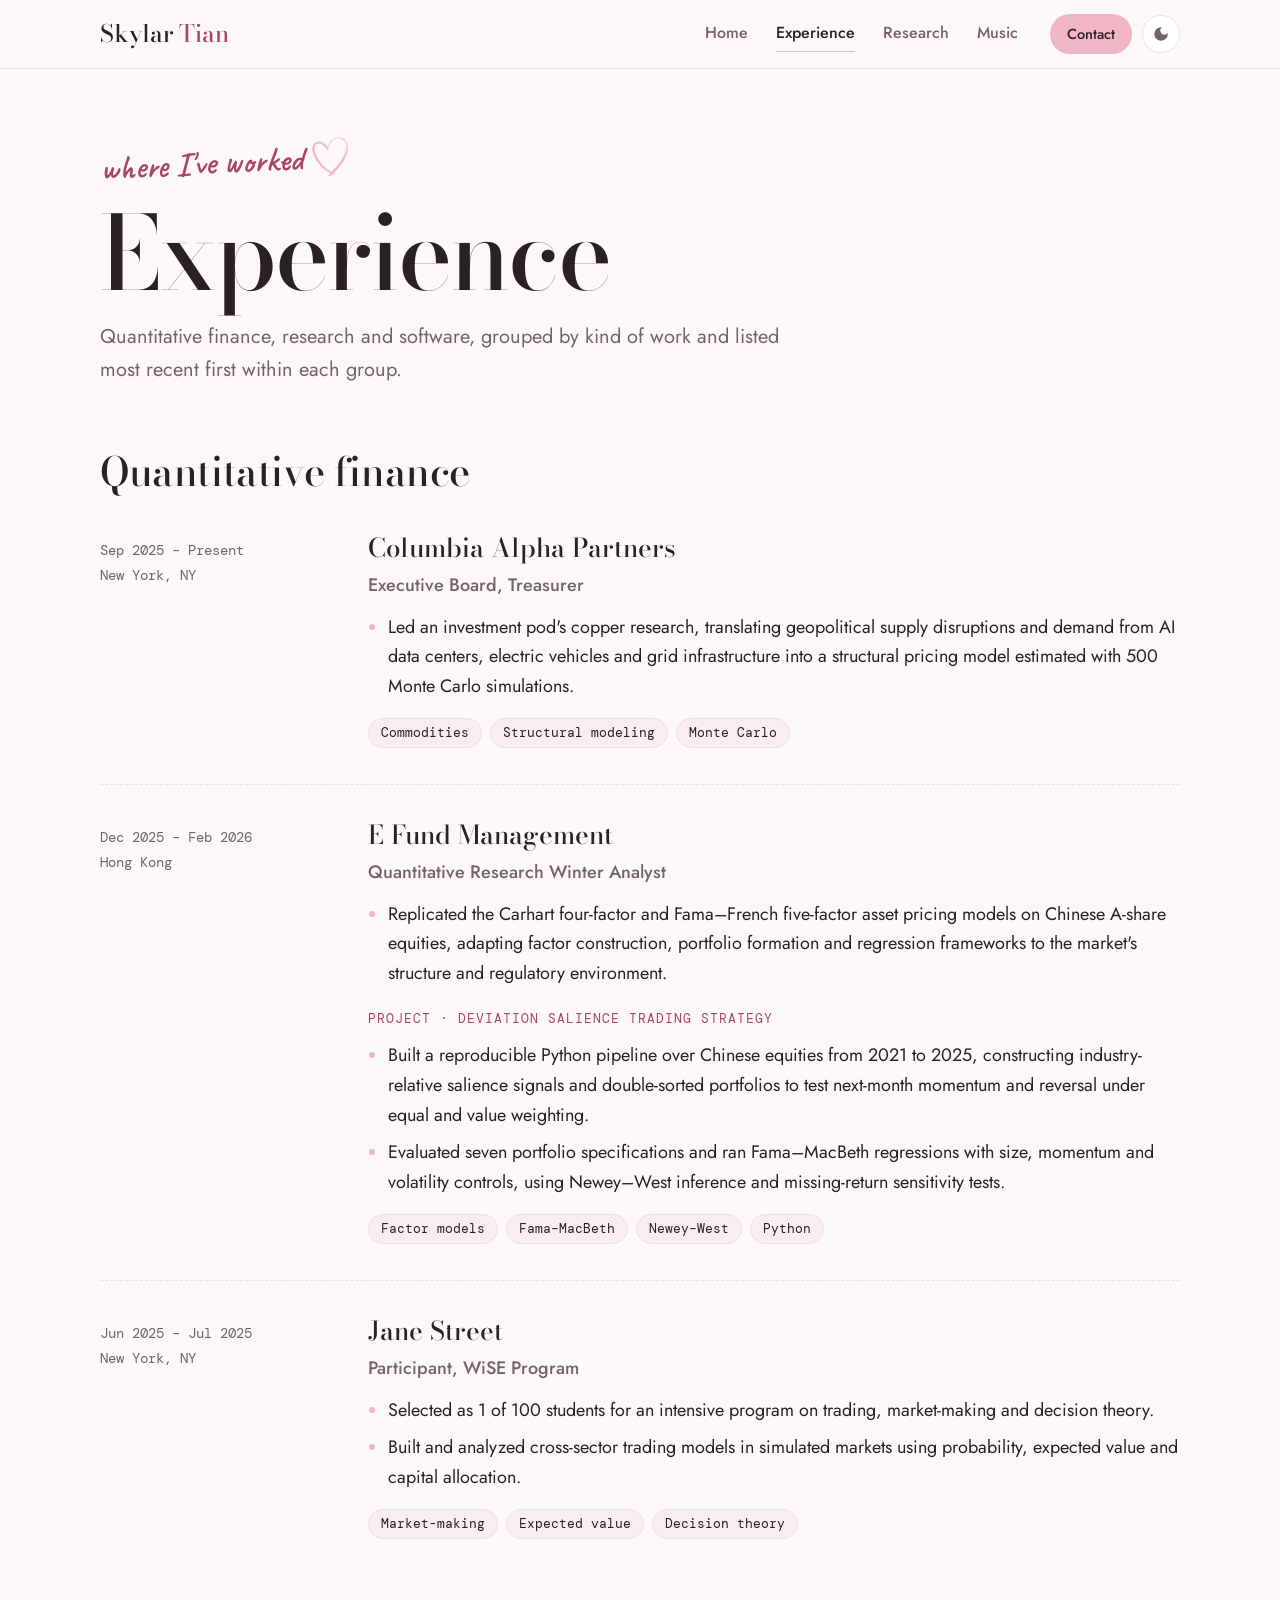
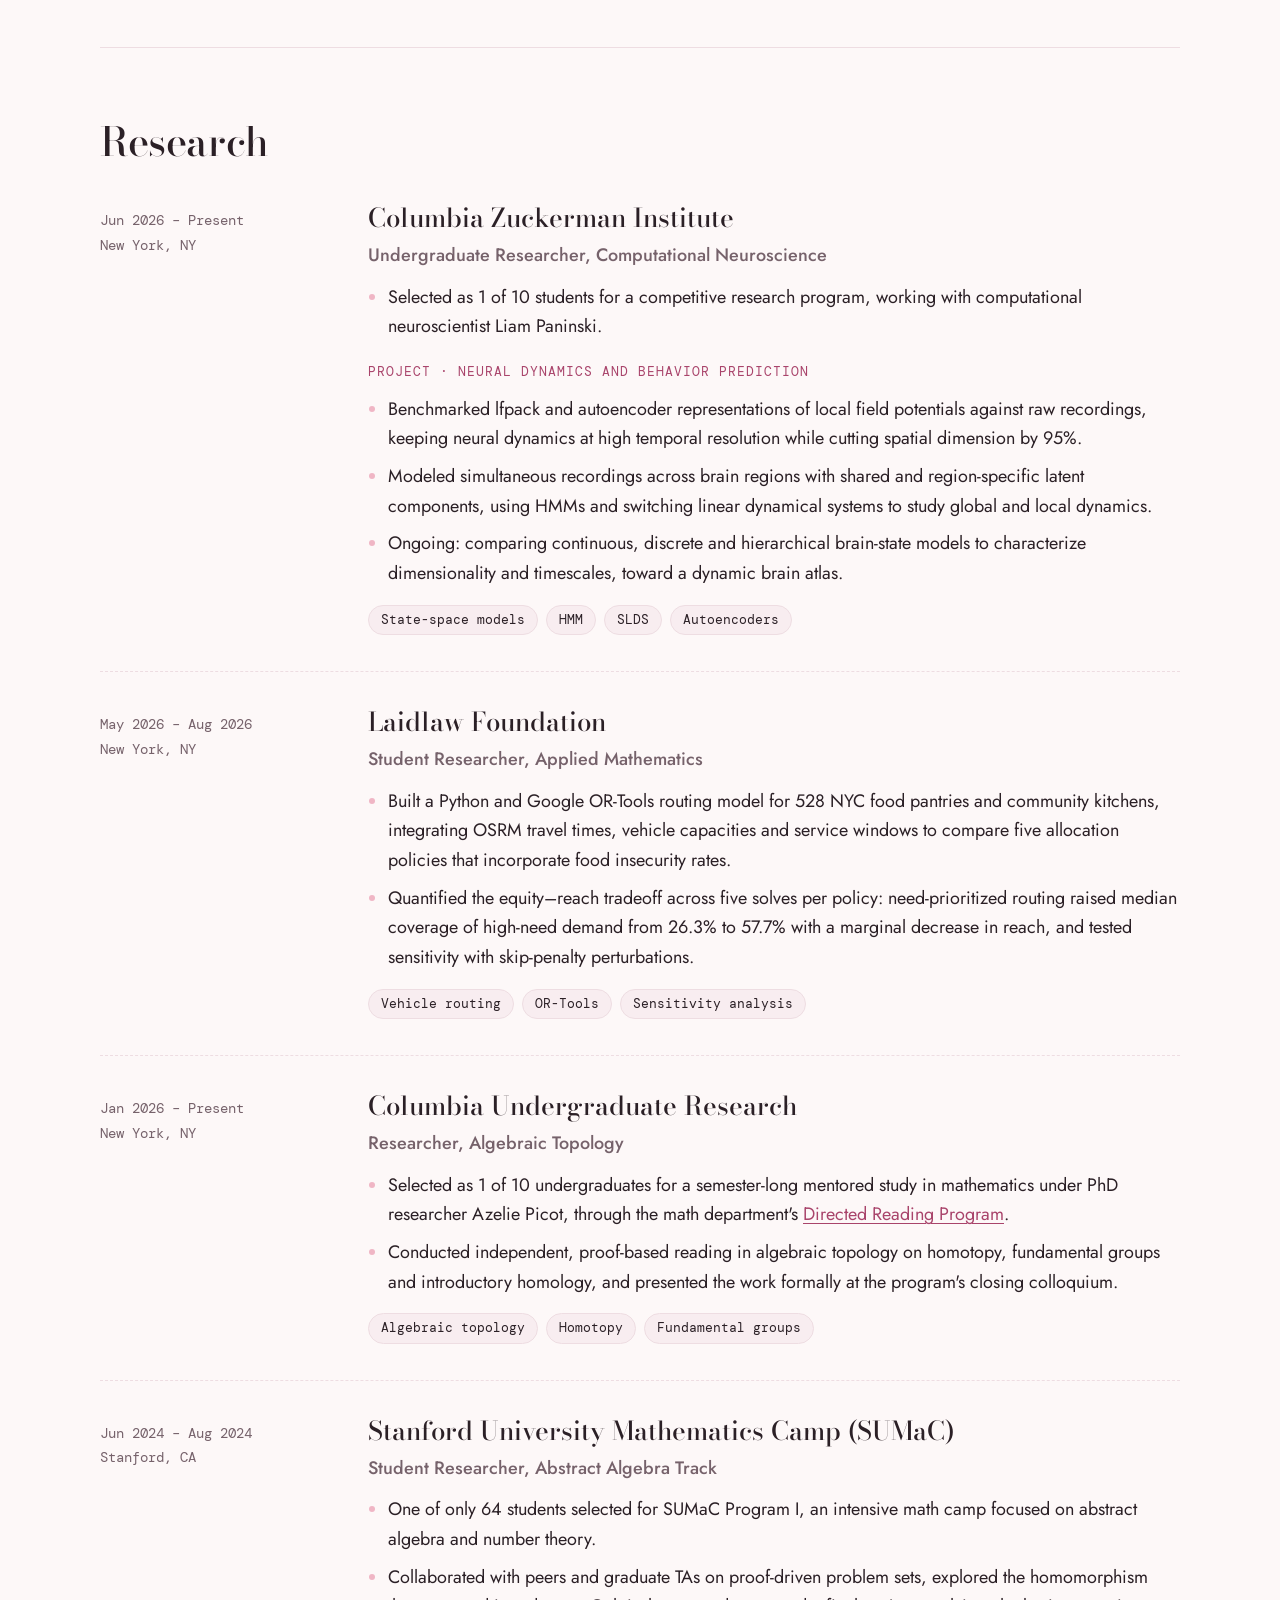
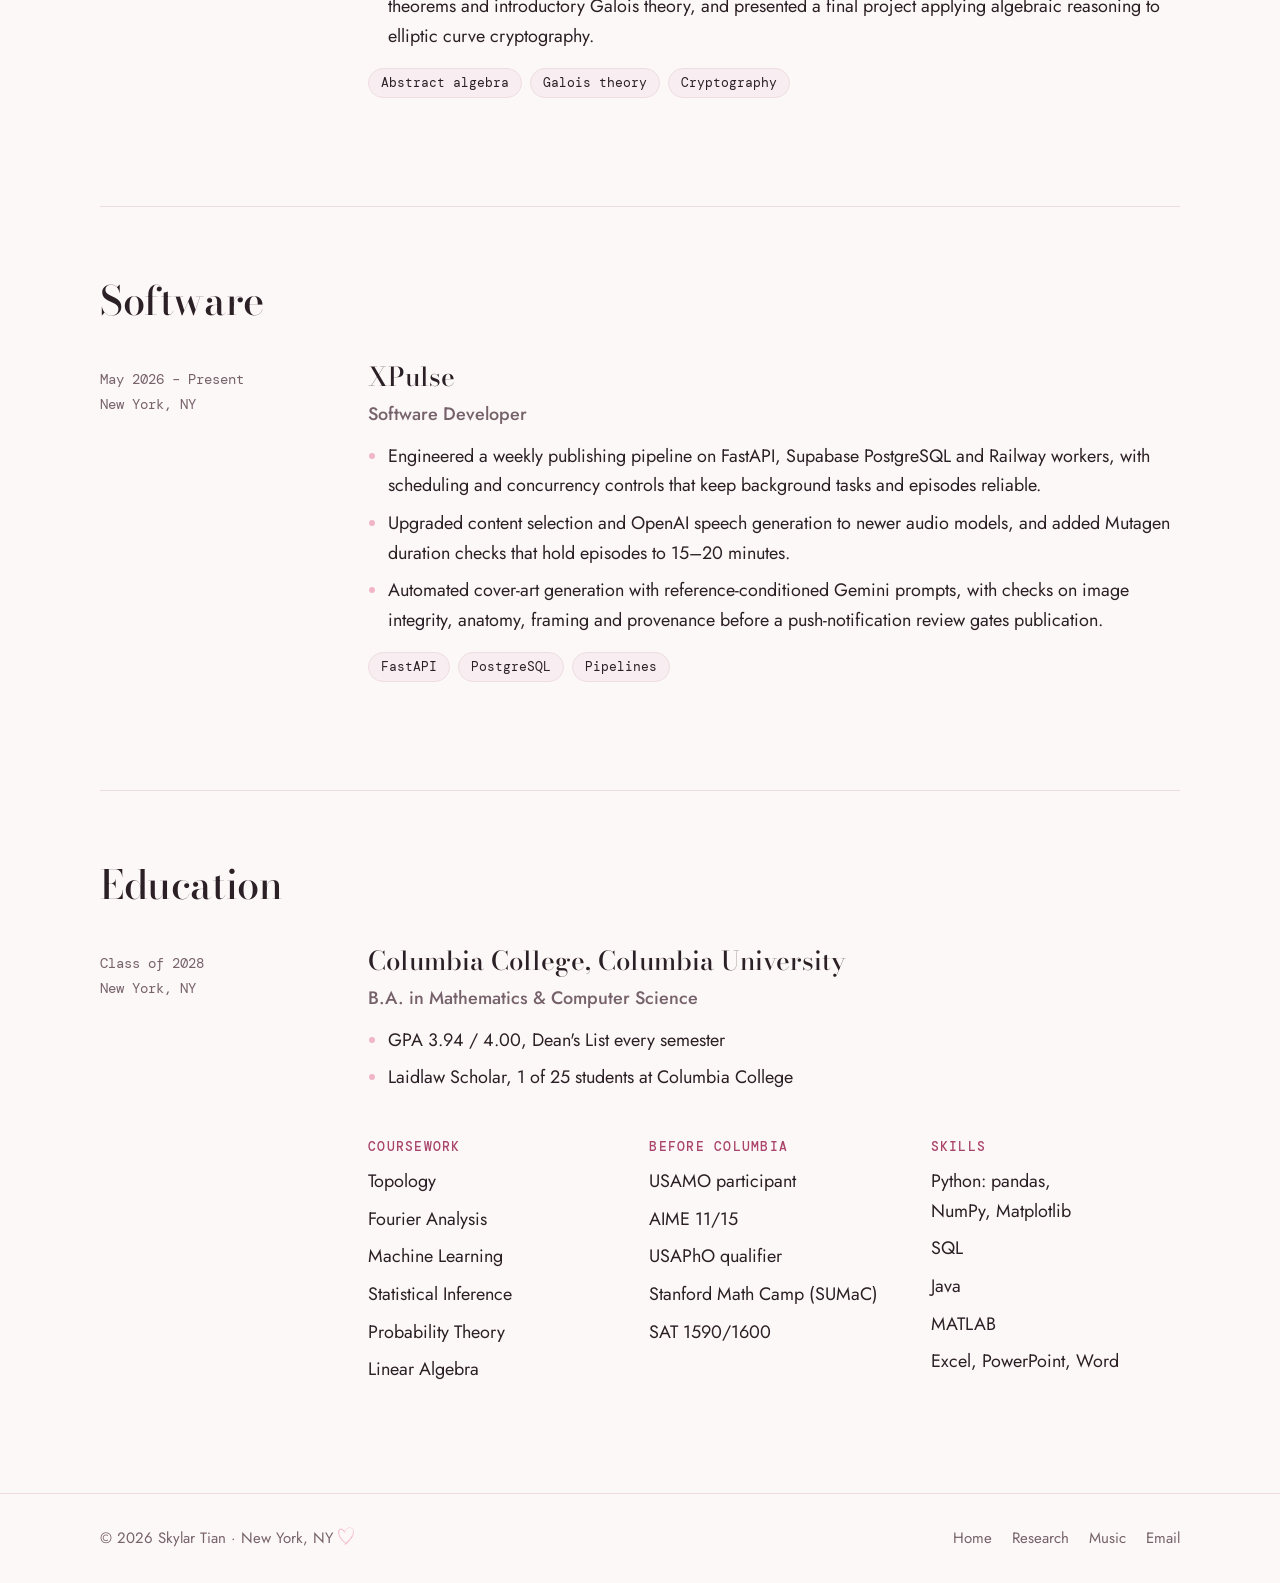
==== commit 323958ab: "Simplify research figure, livelier string, tighter wording - Research: drop the equations and show t" ====
--- a/experience.html
+++ b/experience.html
@@ -86,7 +86,7 @@
             <h3>Jane Street</h3>
             <p class="role-title">Participant, WiSE Program</p>
             <ul class="points">
-              <li>Selected as 1 of 100 students for an intensive training program on trading, market-making and decision theory.</li>
+              <li>Selected as 1 of 100 students for an intensive program on trading, market-making and decision theory.</li>
               <li>Built and analyzed cross-sector trading models in simulated markets using probability, expected value and capital allocation.</li>
             </ul>
             <ul class="chips"><li>Market-making</li><li>Expected value</li><li>Decision theory</li></ul>
@@ -107,8 +107,8 @@
             </ul>
             <p class="subproject">Project · Neural dynamics and behavior prediction</p>
             <ul class="points">
-              <li>Benchmarked local field potential representations from lfpack and autoencoder models against raw recordings, preserving neural dynamics at high temporal resolution with a 95% reduction in spatial dimension.</li>
-              <li>Modeled simultaneous recordings across brain regions with shared and region-specific latent components, including HMMs and switching linear dynamical systems, to study global and local dynamics.</li>
+              <li>Benchmarked lfpack and autoencoder representations of local field potentials against raw recordings, keeping neural dynamics at high temporal resolution while cutting spatial dimension by 95%.</li>
+              <li>Modeled simultaneous recordings across brain regions with shared and region-specific latent components, using HMMs and switching linear dynamical systems to study global and local dynamics.</li>
               <li>Ongoing: comparing continuous, discrete and hierarchical brain-state models to characterize dimensionality and timescales, toward a dynamic brain atlas.</li>
             </ul>
             <ul class="chips"><li>State-space models</li><li>HMM</li><li>SLDS</li><li>Autoencoders</li></ul>
@@ -135,7 +135,7 @@
             <p class="role-title">Researcher, Algebraic Topology</p>
             <ul class="points">
               <li>Selected as 1 of 10 undergraduates for a semester-long mentored study in mathematics under PhD researcher Azelie Picot, through the math department's <a href="https://www.math.columbia.edu/programs-math/undergraduate-program/undergraduate-research/drp/">Directed Reading Program</a>.</li>
-              <li>Conducted independent, proof-based reading in algebraic topology, focusing on homotopy, fundamental groups and introductory homological ideas, and gave a formal presentation at the end-of-program colloquium.</li>
+              <li>Conducted independent, proof-based reading in algebraic topology on homotopy, fundamental groups and introductory homology, and presented the work formally at the program's closing colloquium.</li>
             </ul>
             <ul class="chips"><li>Algebraic topology</li><li>Homotopy</li><li>Fundamental groups</li></ul>
           </div>
@@ -147,7 +147,7 @@
             <h3>Stanford University Mathematics Camp (SUMaC)</h3>
             <p class="role-title">Student Researcher, Abstract Algebra Track</p>
             <ul class="points">
-              <li>Participated in SUMaC Program I, a highly selective math camp focused on abstract algebra and number theory.</li>
+              <li>One of only 64 students selected for SUMaC Program I, an intensive math camp focused on abstract algebra and number theory.</li>
               <li>Collaborated with peers and graduate TAs on proof-driven problem sets, explored the homomorphism theorems and introductory Galois theory, and presented a final project applying algebraic reasoning to elliptic curve cryptography.</li>
             </ul>
             <ul class="chips"><li>Abstract algebra</li><li>Galois theory</li><li>Cryptography</li></ul>
--- a/style.css
+++ b/style.css
@@ -1,7 +1,7 @@
 /* Layout: a concert-program column (max 1120px) with arched photo frames and a
    plucked string that moves as the wave equation predicts. Blush paper by
    default, plum night in dark mode, soft pink as the one highlight color.
-   No italics anywhere except the math variables KaTeX sets. */
+   No italics anywhere. */
 :root {
   --paper: #fdf8f8;
   --paper-2: #f8edf0;
@@ -79,6 +79,9 @@
 h3 { font-size: 26px; }
 p { margin: 0; }
 em, i { font-style: normal; }
+/* Keep a lone word off the last line of a paragraph or bullet; balance short labels instead */
+p, li, figcaption { text-wrap: pretty; }
+.note li, .edu-grid li, .tl-sub, .role-title, .subproject, .piece, .work-figure span, .stat-note { text-wrap: balance; }
 
 .wrap {
   max-width: var(--maxw);
@@ -155,7 +158,7 @@
 }
 
 /* Wave canvases: a plucked string (Home, Music), and on Research the same string over its normal modes */
-.staff { display: block; width: 100%; height: 120px; }
+.staff { display: block; width: 100%; height: 170px; }
 .staff-caption { margin-top: 10px; font-family: var(--mono); font-size: 12.5px; letter-spacing: 0.04em; color: var(--muted); }
 .staff-caption a { margin-left: 4px; white-space: nowrap; }
 
@@ -286,18 +289,10 @@
 .edu-grid h3 { font-family: var(--mono); font-size: 12.5px; font-weight: 500; letter-spacing: 0.1em; text-transform: uppercase; color: var(--rose-ink); margin-bottom: 12px; }
 .edu-grid ul { list-style: none; padding: 0; margin: 0; display: flex; flex-direction: column; gap: 8px; }
 
-/* Research: the wave equation and its modes, then a timeline */
-.wave-fig { margin: 48px 0 0; padding-block: 36px; border-block: 1px solid var(--line); display: grid; grid-template-columns: minmax(0, 0.8fr) minmax(0, 1.2fr); gap: 48px; align-items: center; }
-.wave-math { display: flex; flex-direction: column; gap: 28px; min-width: 0; }
-.eq-label { font-family: var(--mono); font-size: 12.5px; letter-spacing: 0.1em; text-transform: uppercase; color: var(--rose-ink); }
-.eq { overflow-x: auto; overflow-y: hidden; }
-.eq .katex-display { margin: 10px 0 0; text-align: left; }
-.eq .katex-display > .katex { text-align: left; font-size: 1.36em; }
-.eq-small .katex-display { margin-top: 4px; }
-.eq-small .katex-display > .katex { font-size: 1.1em; color: var(--muted); }
-.wave-plot { display: flex; flex-direction: column; gap: 12px; min-width: 0; }
-.wave-plot .staff { height: 220px; }
-.wave-plot figcaption { font-family: var(--mono); font-size: 12.5px; letter-spacing: 0.04em; color: var(--muted); }
+/* Research: a plucked string over its normal modes, then a timeline */
+.wave-fig { margin: 48px 0 0; padding-block: 32px; border-block: 1px solid var(--line); display: flex; flex-direction: column; gap: 14px; }
+.wave-fig .staff { height: 300px; }
+.wave-fig figcaption { font-family: var(--mono); font-size: 12.5px; letter-spacing: 0.04em; color: var(--muted); }
 
 .timeline-section { padding-block: 56px 104px; }
 .timeline { list-style: none; margin: 0; padding: 0 0 0 40px; position: relative; max-width: 880px; }
@@ -327,8 +322,7 @@
 
 /* Phone and tablet */
 @media (max-width: 900px) {
-  .hero-grid, .page-head-grid, .video-split, .contact-inner, .wave-fig, .performance, .instruments-grid { grid-template-columns: minmax(0, 1fr); gap: 40px; }
-  .wave-fig { gap: 28px; }
+  .hero-grid, .page-head-grid, .video-split, .contact-inner, .performance, .instruments-grid { grid-template-columns: minmax(0, 1fr); gap: 40px; }
   .hero-photo { justify-self: start; max-width: 360px; }
   .page-head-grid .arch { max-width: 340px; }
   .stats { grid-template-columns: repeat(2, minmax(0, 1fr)); row-gap: 32px; }
@@ -351,9 +345,8 @@
   .gallery { grid-template-columns: repeat(2, minmax(0, 1fr)); grid-auto-rows: 150px; gap: 10px; }
   .gallery .note, .gallery .g-wide-sm { grid-column: span 2; }
   .stat { padding: 0 16px; }
-  .staff { height: 96px; }
-  .wave-plot .staff { height: 190px; }
-  .eq .katex-display > .katex { font-size: 1.2em; }
+  .staff { height: 130px; }
+  .wave-fig .staff { height: 280px; }
   .timeline-section { padding-block: 56px 72px; }
   .timeline { padding-left: 30px; }
   .tl-item::before { left: -30px; }
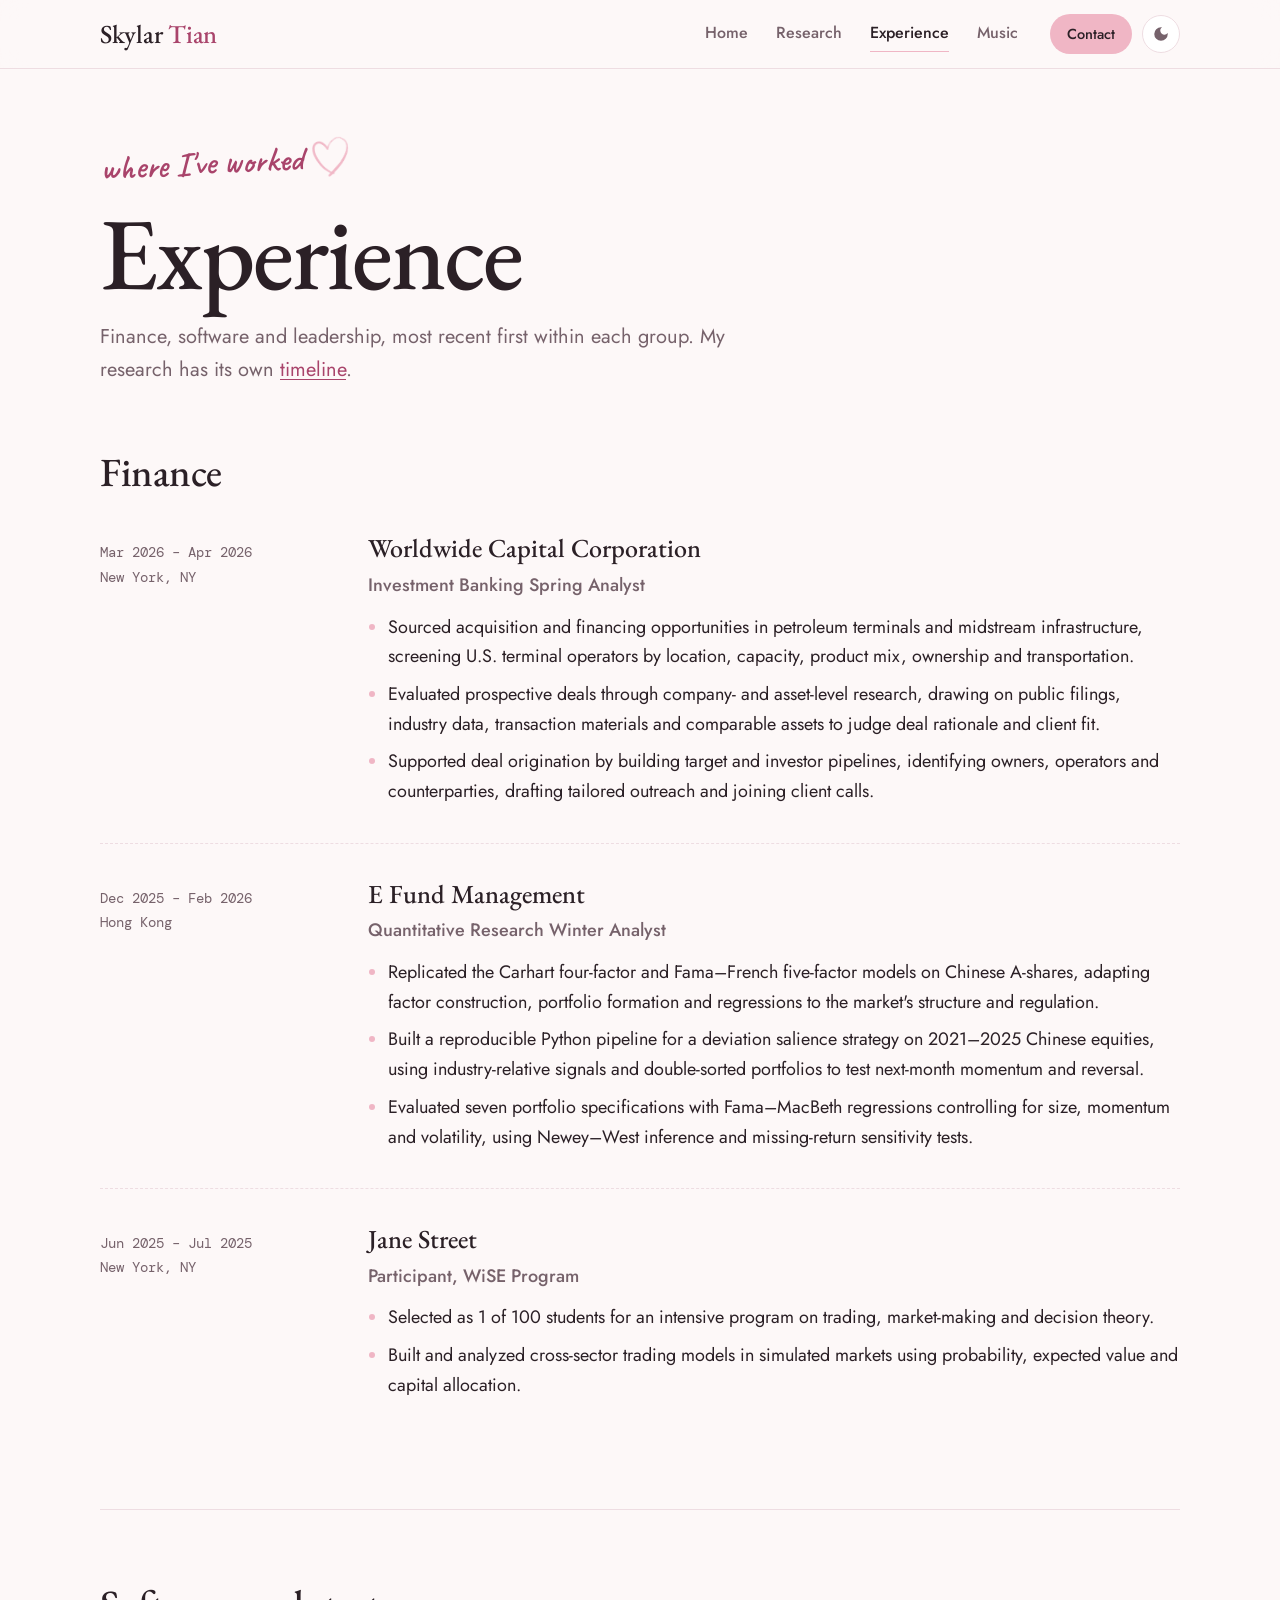
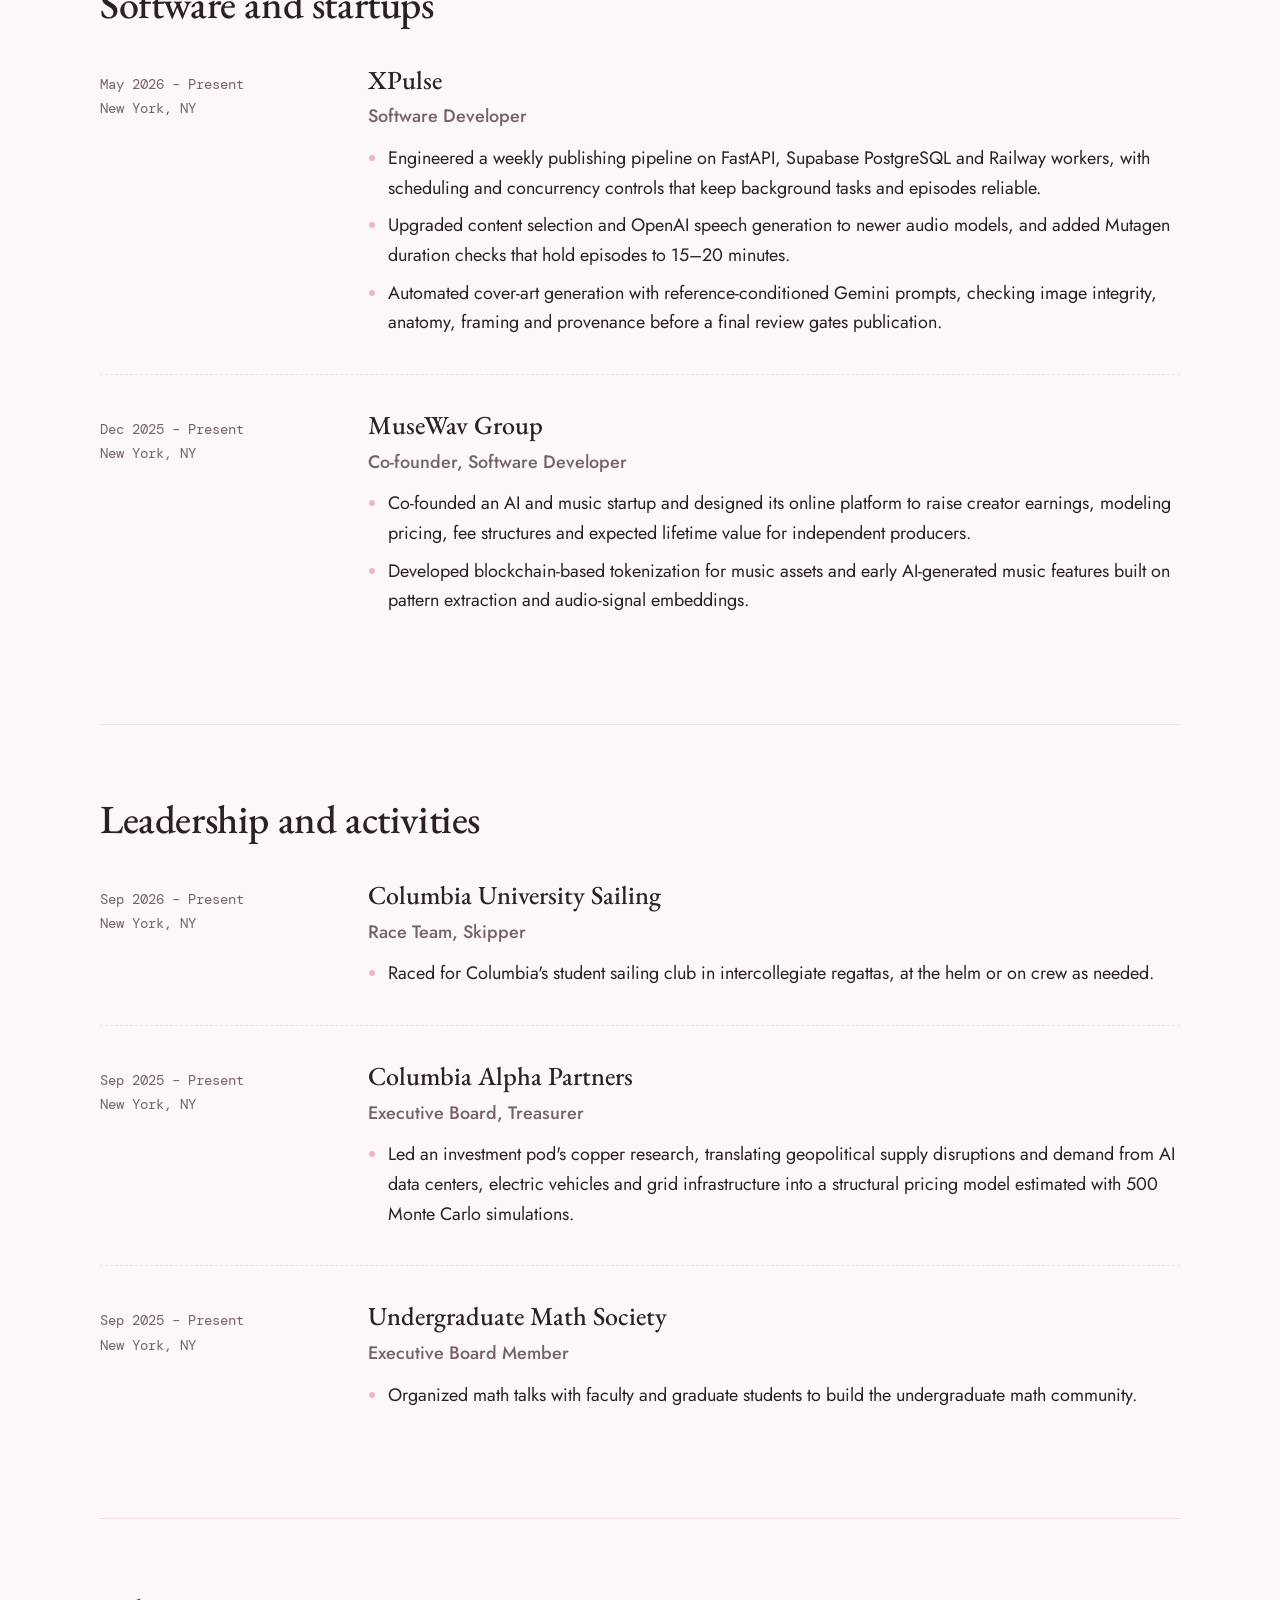
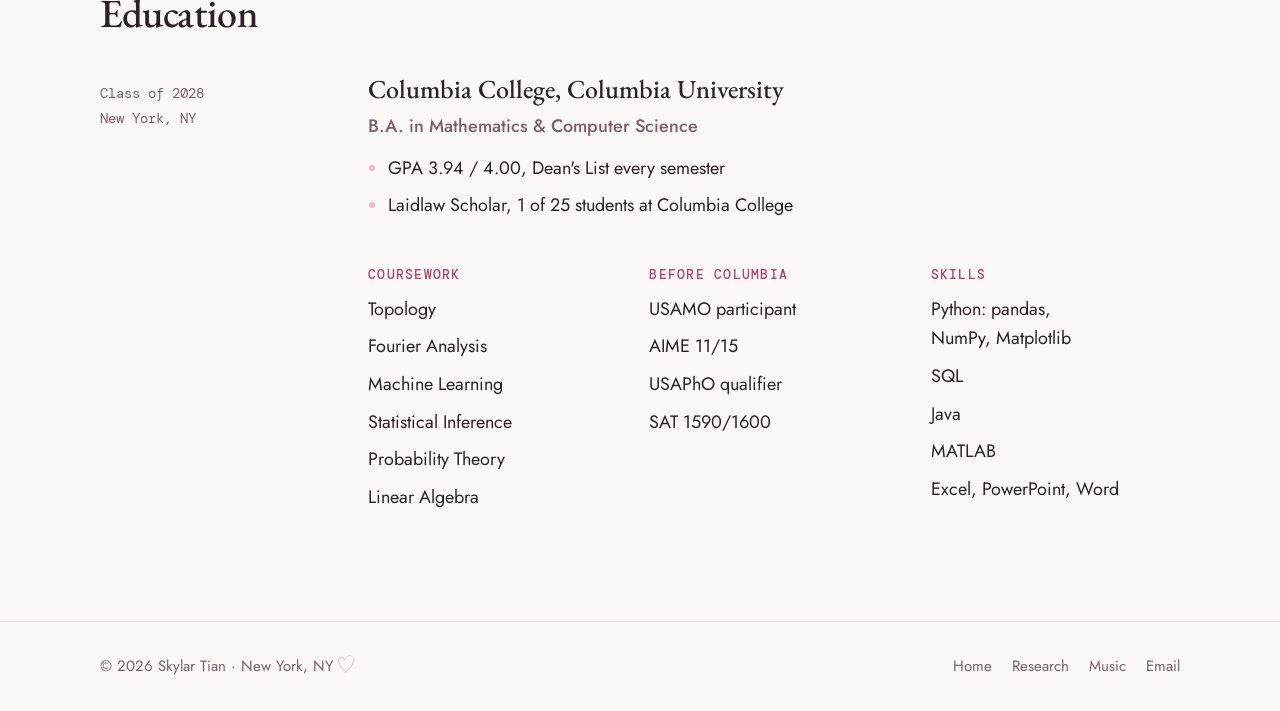
==== commit 8abdba7d: "EB Garamond headings, research-only Research page, new Experience - Switch the display font from Bod" ====
--- a/experience.html
+++ b/experience.html
@@ -4,13 +4,13 @@
   <meta charset="utf-8">
   <meta name="viewport" content="width=device-width, initial-scale=1">
   <title>Experience · Skylar Tian</title>
-  <meta name="description" content="Skylar Tian's experience in quantitative finance, research, and software, plus education and skills.">
+  <meta name="description" content="Skylar Tian's experience in finance, software and leadership, plus education and skills. Research is on its own page.">
   <meta property="og:title" content="Experience · Skylar Tian">
   <meta property="og:image" content="https://skylarhezhentian.github.io/personal-website/assets/img/headshot.jpg">
   <link rel="icon" href="assets/favicon.svg" type="image/svg+xml">
   <link rel="preconnect" href="https://fonts.googleapis.com">
   <link rel="preconnect" href="https://fonts.gstatic.com" crossorigin>
-  <link href="https://fonts.googleapis.com/css2?family=Bodoni+Moda:opsz,wght@6..96,400..700&family=Caveat:wght@500;600&family=DM+Mono:wght@400;500&family=Jost:wght@400;500;600&display=swap" rel="stylesheet">
+  <link href="https://fonts.googleapis.com/css2?family=EB+Garamond:wght@400..700&family=Caveat:wght@500;600&family=DM+Mono:wght@400;500&family=Jost:wght@400;500;600&display=swap" rel="stylesheet">
   <link rel="stylesheet" href="style.css">
   <script>try{var t=localStorage.getItem("theme");if(t)document.documentElement.dataset.theme=t}catch(e){}</script>
 </head>
@@ -22,8 +22,8 @@
       <a class="wordmark" href="index.html">Skylar <em>Tian</em></a>
       <nav class="site-nav" aria-label="Main">
         <a href="index.html">Home</a>
+        <a href="research.html">Research</a>
         <a href="experience.html" aria-current="page">Experience</a>
-        <a href="research.html">Research</a>
         <a href="music.html">Music</a>
       </nav>
       <div class="header-actions">
@@ -42,16 +42,98 @@
         <div class="title-block">
           <p class="hello">where I've worked <i class="heart" aria-hidden="true"></i></p>
           <h1 class="page-title">Experience</h1>
-          <p class="lede">Quantitative finance, research and software, grouped by kind of work and listed most recent first within each group.</p>
+          <p class="lede">Finance, software and leadership, most recent first within each group. My research has its own <a href="research.html">timeline</a>.</p>
         </div>
       </div>
     </section>
 
     <div class="wrap">
-      <section class="group" aria-labelledby="g-quant">
-        <h2 class="group-title" id="g-quant">Quantitative finance</h2>
-
-        <article class="role">
+      <section class="group" aria-labelledby="g-finance">
+        <h2 class="group-title" id="g-finance">Finance</h2>
+
+        <article class="role" id="worldwide">
+          <div class="role-when"><span>Mar 2026 – Apr 2026</span><span>New York, NY</span></div>
+          <div class="role-body">
+            <h3>Worldwide Capital Corporation</h3>
+            <p class="role-title">Investment Banking Spring Analyst</p>
+            <ul class="points">
+              <li>Sourced acquisition and financing opportunities in petroleum terminals and midstream infrastructure, screening U.S. terminal operators by location, capacity, product mix, ownership and transportation.</li>
+              <li>Evaluated prospective deals through company- and asset-level research, drawing on public filings, industry data, transaction materials and comparable assets to judge deal rationale and client fit.</li>
+              <li>Supported deal origination by building target and investor pipelines, identifying owners, operators and counterparties, drafting tailored outreach and joining client calls.</li>
+            </ul>
+          </div>
+        </article>
+
+        <article class="role" id="efund">
+          <div class="role-when"><span>Dec 2025 – Feb 2026</span><span>Hong Kong</span></div>
+          <div class="role-body">
+            <h3>E Fund Management</h3>
+            <p class="role-title">Quantitative Research Winter Analyst</p>
+            <ul class="points">
+              <li>Replicated the Carhart four-factor and Fama–French five-factor models on Chinese A-shares, adapting factor construction, portfolio formation and regressions to the market's structure and regulation.</li>
+              <li>Built a reproducible Python pipeline for a deviation salience strategy on 2021–2025 Chinese equities, using industry-relative signals and double-sorted portfolios to test next-month momentum and reversal.</li>
+              <li>Evaluated seven portfolio specifications with Fama–MacBeth regressions controlling for size, momentum and volatility, using Newey–West inference and missing-return sensitivity tests.</li>
+            </ul>
+          </div>
+        </article>
+
+        <article class="role" id="jane-street">
+          <div class="role-when"><span>Jun 2025 – Jul 2025</span><span>New York, NY</span></div>
+          <div class="role-body">
+            <h3>Jane Street</h3>
+            <p class="role-title">Participant, WiSE Program</p>
+            <ul class="points">
+              <li>Selected as 1 of 100 students for an intensive program on trading, market-making and decision theory.</li>
+              <li>Built and analyzed cross-sector trading models in simulated markets using probability, expected value and capital allocation.</li>
+            </ul>
+          </div>
+        </article>
+      </section>
+
+      <section class="group" aria-labelledby="g-software">
+        <h2 class="group-title" id="g-software">Software and startups</h2>
+
+        <article class="role" id="xpulse">
+          <div class="role-when"><span>May 2026 – Present</span><span>New York, NY</span></div>
+          <div class="role-body">
+            <h3>XPulse</h3>
+            <p class="role-title">Software Developer</p>
+            <ul class="points">
+              <li>Engineered a weekly publishing pipeline on FastAPI, Supabase PostgreSQL and Railway workers, with scheduling and concurrency controls that keep background tasks and episodes reliable.</li>
+              <li>Upgraded content selection and OpenAI speech generation to newer audio models, and added Mutagen duration checks that hold episodes to 15–20 minutes.</li>
+              <li>Automated cover-art generation with reference-conditioned Gemini prompts, checking image integrity, anatomy, framing and provenance before a final review gates publication.</li>
+            </ul>
+          </div>
+        </article>
+
+        <article class="role" id="musewav">
+          <div class="role-when"><span>Dec 2025 – Present</span><span>New York, NY</span></div>
+          <div class="role-body">
+            <h3>MuseWav Group</h3>
+            <p class="role-title">Co-founder, Software Developer</p>
+            <ul class="points">
+              <li>Co-founded an AI and music startup and designed its online platform to raise creator earnings, modeling pricing, fee structures and expected lifetime value for independent producers.</li>
+              <li>Developed blockchain-based tokenization for music assets and early AI-generated music features built on pattern extraction and audio-signal embeddings.</li>
+            </ul>
+          </div>
+        </article>
+      </section>
+
+      <section class="group" aria-labelledby="g-leadership">
+        <h2 class="group-title" id="g-leadership">Leadership and activities</h2>
+
+        <article class="role" id="sailing">
+          <div class="role-when"><span>Sep 2026 – Present</span><span>New York, NY</span></div>
+          <div class="role-body">
+            <h3>Columbia University Sailing</h3>
+            <p class="role-title">Race Team, Skipper</p>
+            <ul class="points">
+              <li>Raced for Columbia's student sailing club in intercollegiate regattas, at the helm or on crew as needed.</li>
+            </ul>
+          </div>
+        </article>
+
+        <article class="role" id="alpha">
           <div class="role-when"><span>Sep 2025 – Present</span><span>New York, NY</span></div>
           <div class="role-body">
             <h3>Columbia Alpha Partners</h3>
@@ -59,116 +141,17 @@
             <ul class="points">
               <li>Led an investment pod's copper research, translating geopolitical supply disruptions and demand from AI data centers, electric vehicles and grid infrastructure into a structural pricing model estimated with 500 Monte Carlo simulations.</li>
             </ul>
-            <ul class="chips"><li>Commodities</li><li>Structural modeling</li><li>Monte Carlo</li></ul>
-          </div>
-        </article>
-
-        <article class="role">
-          <div class="role-when"><span>Dec 2025 – Feb 2026</span><span>Hong Kong</span></div>
-          <div class="role-body">
-            <h3>E Fund Management</h3>
-            <p class="role-title">Quantitative Research Winter Analyst</p>
-            <ul class="points">
-              <li>Replicated the Carhart four-factor and Fama–French five-factor asset pricing models on Chinese A-share equities, adapting factor construction, portfolio formation and regression frameworks to the market's structure and regulatory environment.</li>
-            </ul>
-            <p class="subproject">Project · Deviation salience trading strategy</p>
-            <ul class="points">
-              <li>Built a reproducible Python pipeline over Chinese equities from 2021 to 2025, constructing industry-relative salience signals and double-sorted portfolios to test next-month momentum and reversal under equal and value weighting.</li>
-              <li>Evaluated seven portfolio specifications and ran Fama–MacBeth regressions with size, momentum and volatility controls, using Newey–West inference and missing-return sensitivity tests.</li>
-            </ul>
-            <ul class="chips"><li>Factor models</li><li>Fama–MacBeth</li><li>Newey–West</li><li>Python</li></ul>
-          </div>
-        </article>
-
-        <article class="role">
-          <div class="role-when"><span>Jun 2025 – Jul 2025</span><span>New York, NY</span></div>
-          <div class="role-body">
-            <h3>Jane Street</h3>
-            <p class="role-title">Participant, WiSE Program</p>
-            <ul class="points">
-              <li>Selected as 1 of 100 students for an intensive program on trading, market-making and decision theory.</li>
-              <li>Built and analyzed cross-sector trading models in simulated markets using probability, expected value and capital allocation.</li>
-            </ul>
-            <ul class="chips"><li>Market-making</li><li>Expected value</li><li>Decision theory</li></ul>
-          </div>
-        </article>
-      </section>
-
-      <section class="group" aria-labelledby="g-research">
-        <h2 class="group-title" id="g-research">Research</h2>
-
-        <article class="role">
-          <div class="role-when"><span>Jun 2026 – Present</span><span>New York, NY</span></div>
-          <div class="role-body">
-            <h3>Columbia Zuckerman Institute</h3>
-            <p class="role-title">Undergraduate Researcher, Computational Neuroscience</p>
-            <ul class="points">
-              <li>Selected as 1 of 10 students for a competitive research program, working with computational neuroscientist Liam Paninski.</li>
-            </ul>
-            <p class="subproject">Project · Neural dynamics and behavior prediction</p>
-            <ul class="points">
-              <li>Benchmarked lfpack and autoencoder representations of local field potentials against raw recordings, keeping neural dynamics at high temporal resolution while cutting spatial dimension by 95%.</li>
-              <li>Modeled simultaneous recordings across brain regions with shared and region-specific latent components, using HMMs and switching linear dynamical systems to study global and local dynamics.</li>
-              <li>Ongoing: comparing continuous, discrete and hierarchical brain-state models to characterize dimensionality and timescales, toward a dynamic brain atlas.</li>
-            </ul>
-            <ul class="chips"><li>State-space models</li><li>HMM</li><li>SLDS</li><li>Autoencoders</li></ul>
-          </div>
-        </article>
-
-        <article class="role">
-          <div class="role-when"><span>May 2026 – Aug 2026</span><span>New York, NY</span></div>
-          <div class="role-body">
-            <h3>Laidlaw Foundation</h3>
-            <p class="role-title">Student Researcher, Applied Mathematics</p>
-            <ul class="points">
-              <li>Built a Python and Google OR-Tools routing model for 528 NYC food pantries and community kitchens, integrating OSRM travel times, vehicle capacities and service windows to compare five allocation policies that incorporate food insecurity rates.</li>
-              <li>Quantified the equity–reach tradeoff across five solves per policy: need-prioritized routing raised median coverage of high-need demand from 26.3% to 57.7% with a marginal decrease in reach, and tested sensitivity with skip-penalty perturbations.</li>
-            </ul>
-            <ul class="chips"><li>Vehicle routing</li><li>OR-Tools</li><li>Sensitivity analysis</li></ul>
-          </div>
-        </article>
-
-        <article class="role">
-          <div class="role-when"><span>Jan 2026 – Present</span><span>New York, NY</span></div>
-          <div class="role-body">
-            <h3>Columbia Undergraduate Research</h3>
-            <p class="role-title">Researcher, Algebraic Topology</p>
-            <ul class="points">
-              <li>Selected as 1 of 10 undergraduates for a semester-long mentored study in mathematics under PhD researcher Azelie Picot, through the math department's <a href="https://www.math.columbia.edu/programs-math/undergraduate-program/undergraduate-research/drp/">Directed Reading Program</a>.</li>
-              <li>Conducted independent, proof-based reading in algebraic topology on homotopy, fundamental groups and introductory homology, and presented the work formally at the program's closing colloquium.</li>
-            </ul>
-            <ul class="chips"><li>Algebraic topology</li><li>Homotopy</li><li>Fundamental groups</li></ul>
-          </div>
-        </article>
-
-        <article class="role">
-          <div class="role-when"><span>Jun 2024 – Aug 2024</span><span>Stanford, CA</span></div>
-          <div class="role-body">
-            <h3>Stanford University Mathematics Camp (SUMaC)</h3>
-            <p class="role-title">Student Researcher, Abstract Algebra Track</p>
-            <ul class="points">
-              <li>One of only 64 students selected for SUMaC Program I, an intensive math camp focused on abstract algebra and number theory.</li>
-              <li>Collaborated with peers and graduate TAs on proof-driven problem sets, explored the homomorphism theorems and introductory Galois theory, and presented a final project applying algebraic reasoning to elliptic curve cryptography.</li>
-            </ul>
-            <ul class="chips"><li>Abstract algebra</li><li>Galois theory</li><li>Cryptography</li></ul>
-          </div>
-        </article>
-      </section>
-
-      <section class="group" aria-labelledby="g-software">
-        <h2 class="group-title" id="g-software">Software</h2>
-
-        <article class="role">
-          <div class="role-when"><span>May 2026 – Present</span><span>New York, NY</span></div>
-          <div class="role-body">
-            <h3>XPulse</h3>
-            <p class="role-title">Software Developer</p>
-            <ul class="points">
-              <li>Engineered a weekly publishing pipeline on FastAPI, Supabase PostgreSQL and Railway workers, with scheduling and concurrency controls that keep background tasks and episodes reliable.</li>
-              <li>Upgraded content selection and OpenAI speech generation to newer audio models, and added Mutagen duration checks that hold episodes to 15–20 minutes.</li>
-              <li>Automated cover-art generation with reference-conditioned Gemini prompts, with checks on image integrity, anatomy, framing and provenance before a push-notification review gates publication.</li>
-            </ul>
-            <ul class="chips"><li>FastAPI</li><li>PostgreSQL</li><li>Pipelines</li></ul>
+          </div>
+        </article>
+
+        <article class="role" id="math-society">
+          <div class="role-when"><span>Sep 2025 – Present</span><span>New York, NY</span></div>
+          <div class="role-body">
+            <h3>Undergraduate Math Society</h3>
+            <p class="role-title">Executive Board Member</p>
+            <ul class="points">
+              <li>Organized math talks with faculty and graduate students to build the undergraduate math community.</li>
+            </ul>
           </div>
         </article>
       </section>
@@ -191,7 +174,7 @@
               </div>
               <div>
                 <h3>Before Columbia</h3>
-                <ul><li>USAMO participant</li><li>AIME 11/15</li><li>USAPhO qualifier</li><li>Stanford Math Camp (SUMaC)</li><li>SAT 1590/1600</li></ul>
+                <ul><li>USAMO participant</li><li>AIME 11/15</li><li>USAPhO qualifier</li><li>SAT 1590/1600</li></ul>
               </div>
               <div>
                 <h3>Skills</h3>
--- a/style.css
+++ b/style.css
@@ -14,7 +14,7 @@
   --on-rose: #2b2026;
   --hl: rgba(240, 182, 197, 0.7);
 
-  --display: "Bodoni Moda", "Bodoni 72", Didot, Georgia, serif;
+  --display: "EB Garamond", Garamond, "Times New Roman", Georgia, serif;
   --body: "Jost", "Futura", "Avenir Next", system-ui, sans-serif;
   --mono: "DM Mono", ui-monospace, Menlo, monospace;
   --hand: "Caveat", "Bradley Hand", "Segoe Print", cursive;
@@ -75,13 +75,14 @@
 :focus-visible { outline: 2px solid var(--rose-ink); outline-offset: 3px; border-radius: 4px; }
 
 h1, h2, h3 { font-family: var(--display); font-weight: 500; line-height: 1.1; text-wrap: balance; margin: 0; }
+h1, h2, h3, .wordmark, .stat-big, .work-figure strong, .piece, .staff-list .inst { font-variant-numeric: lining-nums; }
 h2 { font-size: clamp(34px, 4.6vw, 54px); letter-spacing: -0.01em; }
 h3 { font-size: 26px; }
 p { margin: 0; }
 em, i { font-style: normal; }
 /* Keep a lone word off the last line of a paragraph or bullet; balance short labels instead */
 p, li, figcaption { text-wrap: pretty; }
-.note li, .edu-grid li, .tl-sub, .role-title, .subproject, .piece, .work-figure span, .stat-note { text-wrap: balance; }
+.edu-grid li, .tl-sub, .role-title, .piece, .work-figure span, .stat-note { text-wrap: balance; }
 
 .wrap {
   max-width: var(--maxw);
@@ -135,7 +136,7 @@
 }
 .header-inner { display: flex; align-items: center; gap: 32px; min-height: 68px; }
 .wordmark {
-  font-family: var(--display); font-size: 24px; font-weight: 500; color: var(--ink);
+  font-family: var(--display); font-size: 26px; font-weight: 500; color: var(--ink);
   text-decoration: none; letter-spacing: -0.01em; white-space: nowrap;
 }
 .wordmark em { color: var(--rose-ink); }
@@ -167,8 +168,8 @@
 .hero-grid { display: grid; grid-template-columns: minmax(0, 1.2fr) minmax(0, 0.8fr); gap: 64px; align-items: center; }
 .hero-text { display: flex; flex-direction: column; gap: 22px; min-width: 0; }
 .hello { font-family: var(--hand); font-size: 34px; font-weight: 600; color: var(--rose-ink); transform: rotate(-3deg); transform-origin: left; display: flex; align-items: center; gap: 8px; margin-bottom: -10px; }
-.name { font-size: clamp(64px, 9vw, 124px); line-height: 0.92; letter-spacing: -0.025em; }
-.name em { color: var(--rose-ink); font-weight: 400; }
+.name { font-size: clamp(64px, 9.4vw, 128px); line-height: 0.95; letter-spacing: -0.02em; white-space: nowrap; }
+.name em { color: var(--rose-ink); }
 .kicker { font-family: var(--mono); font-size: 13px; letter-spacing: 0.08em; text-transform: uppercase; color: var(--muted); }
 .intro { font-size: 20px; line-height: 1.6; max-width: 34em; }
 .coursework { display: flex; flex-direction: column; gap: 10px; }
@@ -219,34 +220,35 @@
 .work-figure strong { font-family: var(--display); font-size: 40px; font-weight: 500; color: var(--rose-ink); line-height: 1; white-space: nowrap; }
 .work-figure span { font-family: var(--mono); font-size: 12.5px; letter-spacing: 0.06em; text-transform: uppercase; color: var(--muted); }
 
-/* Video blocks */
-.video-split { display: grid; grid-template-columns: minmax(0, 0.8fr) minmax(0, 1.2fr); gap: 56px; align-items: center; }
-.video-split .copy { display: flex; flex-direction: column; gap: 16px; }
-.video-split .copy p:not(.eyebrow) { color: var(--muted); max-width: 30em; }
+/* Video frames (Music) */
 .video-frame { margin: 0; border-radius: var(--radius); overflow: hidden; border: 1px solid var(--line); background: #000; }
 .video-frame video, .video-frame iframe { display: block; width: 100%; aspect-ratio: 16 / 9; object-fit: cover; border: 0; }
 
-/* Gallery */
-.gallery { display: grid; grid-template-columns: repeat(4, minmax(0, 1fr)); grid-auto-rows: 180px; gap: 16px; }
-.gallery figure { margin: 0; overflow: hidden; border-radius: var(--radius); }
-.gallery img { width: 100%; height: 100%; object-fit: cover; transition: transform 0.5s ease; }
-.gallery figure:hover img { transform: scale(1.03); }
-.gallery .g-wide { grid-column: span 2; }
-.gallery .g-tall { grid-row: span 2; }
-.gallery .note {
-  grid-row: span 2; display: flex; flex-direction: column; justify-content: center; gap: 14px;
-  padding: 24px; border-radius: var(--radius); border: 1px solid var(--line); background: var(--surface);
-}
-.note ul { list-style: none; padding: 0; margin: 0; display: flex; flex-direction: column; gap: 8px; color: var(--muted); font-size: 16px; line-height: 1.45; }
-.gallery .g-wide-sm img { object-position: 50% 55%; }
-.note li { display: flex; gap: 10px; align-items: baseline; }
-.note li::before { content: ""; width: 10px; height: 1.5px; background: var(--rose); flex: none; transform: translateY(-5px); }
+/* Home: experience list and music */
+.exp-list { list-style: none; margin: 0; padding: 0; border-top: 1px solid var(--line); }
+.exp-list a { display: grid; grid-template-columns: minmax(0, 1fr) auto; align-items: center; gap: 2px 32px; padding: 20px 0; border-bottom: 1px solid var(--line); color: inherit; text-decoration: none; }
+.exp-org { font-family: var(--display); font-size: 28px; font-weight: 500; line-height: 1.15; transition: color 0.15s ease; }
+.exp-role { grid-column: 1; color: var(--muted); font-size: 16.5px; }
+.exp-when { grid-column: 2; grid-row: 1 / span 2; font-family: var(--mono); font-size: 13px; color: var(--muted); font-variant-numeric: tabular-nums; white-space: nowrap; }
+.exp-list a:hover .exp-org { color: var(--rose-ink); }
+
+.music-split { display: grid; grid-template-columns: minmax(0, 0.75fr) minmax(0, 1.25fr); gap: 72px; align-items: center; }
+.music-photo { width: 100%; max-width: 380px; }
+.music-photo img { object-position: 47% 50%; }
+.music-copy { display: flex; flex-direction: column; gap: 16px; min-width: 0; }
+.music-copy > p:not(.eyebrow) { color: var(--muted); max-width: 32em; }
+.music-copy .more { font-weight: 500; text-decoration: none; margin-top: 8px; }
+.music-copy .more:hover { text-decoration: underline; }
+.rec-list { list-style: none; margin: 8px 0 0; padding: 0; border-top: 1px solid var(--line); }
+.rec-list li { display: flex; flex-wrap: wrap; align-items: baseline; justify-content: space-between; gap: 4px 24px; padding: 14px 0; border-bottom: 1px solid var(--line); }
+.rec-piece { font-family: var(--display); font-size: 22px; line-height: 1.25; }
+.rec-who { font-family: var(--mono); font-size: 12.5px; letter-spacing: 0.06em; text-transform: uppercase; color: var(--muted); white-space: nowrap; }
 
 /* Contact */
 .contact { background: var(--paper-2); padding-block: 104px; }
 .contact-inner { display: grid; grid-template-columns: minmax(0, 1fr) minmax(0, 1fr); gap: 48px; align-items: end; }
 .contact h2 { font-size: clamp(48px, 7vw, 88px); line-height: 0.95; }
-.contact h2 em { color: var(--rose-ink); font-weight: 400; }
+.contact h2 em { color: var(--rose-ink); }
 .contact-body { display: flex; flex-direction: column; gap: 18px; }
 .contact-body p { color: var(--muted); }
 .contact-email { font-family: var(--display); font-size: clamp(24px, 3vw, 32px); color: var(--ink); text-decoration: underline; text-decoration-color: var(--rose); text-decoration-thickness: 2px; text-underline-offset: 6px; overflow-wrap: anywhere; }
@@ -265,7 +267,7 @@
 .page-head-grid { display: grid; grid-template-columns: minmax(0, 1.25fr) minmax(0, 0.75fr); gap: 64px; align-items: center; }
 .page-head .title-block { display: flex; flex-direction: column; gap: 18px; min-width: 0; }
 .page-title { font-size: clamp(56px, 8vw, 104px); line-height: 0.95; letter-spacing: -0.02em; }
-.page-title em { color: var(--rose-ink); font-weight: 400; }
+.page-title em { color: var(--rose-ink); }
 .lede { font-size: 20px; color: var(--muted); max-width: 34em; }
 .page-head .staff-band { margin-top: 40px; }
 
@@ -274,14 +276,13 @@
 .group:first-of-type { border-top: 0; padding-top: 40px; }
 .group-title { font-size: clamp(30px, 3.6vw, 40px); margin-bottom: 40px; }
 .group-title .count { font-family: var(--mono); font-size: 13px; color: var(--muted); letter-spacing: 0.08em; margin-left: 12px; vertical-align: middle; }
-.role { display: grid; grid-template-columns: 220px minmax(0, 1fr); gap: 16px 48px; padding-block: 36px; border-top: 1px dashed var(--line); }
+.role { display: grid; grid-template-columns: 220px minmax(0, 1fr); align-items: baseline; gap: 16px 48px; padding-block: 36px; border-top: 1px dashed var(--line); scroll-margin-top: 100px; }
 .role:first-of-type { border-top: 0; padding-top: 0; }
-.role-when { font-family: var(--mono); font-size: 13.5px; color: var(--muted); display: flex; flex-direction: column; gap: 2px; font-variant-numeric: tabular-nums; padding-top: 6px; }
+.role-when { font-family: var(--mono); font-size: 13.5px; color: var(--muted); display: flex; flex-direction: column; gap: 2px; font-variant-numeric: tabular-nums; }
 .role-body { display: flex; flex-direction: column; gap: 12px; min-width: 0; }
 .role-title { font-weight: 500; color: var(--muted); margin-top: -4px; }
 .role ul.points { margin: 0; padding-left: 20px; display: flex; flex-direction: column; gap: 8px; }
 .role ul.points li::marker { color: var(--rose); }
-.subproject { font-family: var(--mono); font-size: 12.5px; letter-spacing: 0.08em; text-transform: uppercase; color: var(--rose-ink); margin-top: 8px; }
 .chips { list-style: none; padding: 0; margin: 4px 0 0; display: flex; flex-wrap: wrap; gap: 8px; }
 .chips li { font-family: var(--mono); font-size: 12.5px; padding: 4px 12px; border-radius: 999px; background: var(--paper-2); border: 1px solid var(--line); color: var(--ink); }
 
@@ -322,7 +323,7 @@
 
 /* Phone and tablet */
 @media (max-width: 900px) {
-  .hero-grid, .page-head-grid, .video-split, .contact-inner, .performance, .instruments-grid { grid-template-columns: minmax(0, 1fr); gap: 40px; }
+  .hero-grid, .page-head-grid, .music-split, .contact-inner, .performance, .instruments-grid { grid-template-columns: minmax(0, 1fr); gap: 40px; }
   .hero-photo { justify-self: start; max-width: 360px; }
   .page-head-grid .arch { max-width: 340px; }
   .stats { grid-template-columns: repeat(2, minmax(0, 1fr)); row-gap: 32px; }
@@ -342,8 +343,9 @@
   .intro, .lede { font-size: 18px; }
   .section, .contact { padding-block: 72px; }
   .work-grid { grid-template-columns: minmax(0, 1fr); gap: 40px; }
-  .gallery { grid-template-columns: repeat(2, minmax(0, 1fr)); grid-auto-rows: 150px; gap: 10px; }
-  .gallery .note, .gallery .g-wide-sm { grid-column: span 2; }
+  .exp-list a { grid-template-columns: minmax(0, 1fr); }
+  .exp-when { grid-column: 1; grid-row: auto; margin-top: 4px; }
+  .exp-org { font-size: 24px; }
   .stat { padding: 0 16px; }
   .staff { height: 130px; }
   .wave-fig .staff { height: 280px; }
@@ -352,10 +354,10 @@
   .tl-item::before { left: -30px; }
   .tl-item + .tl-item { margin-top: 56px; }
   .tl-sub { font-size: 16.5px; }
-  .hero-photo, .page-head-grid .arch { max-width: 300px; }
+  .hero-photo, .page-head-grid .arch, .music-photo { max-width: 300px; }
 }
 
 @media (prefers-reduced-motion: reduce) {
   html { scroll-behavior: auto; }
-  .btn, .gallery img, .work h3 { transition: none; }
-}
+  .btn, .work h3, .exp-org { transition: none; }
+}
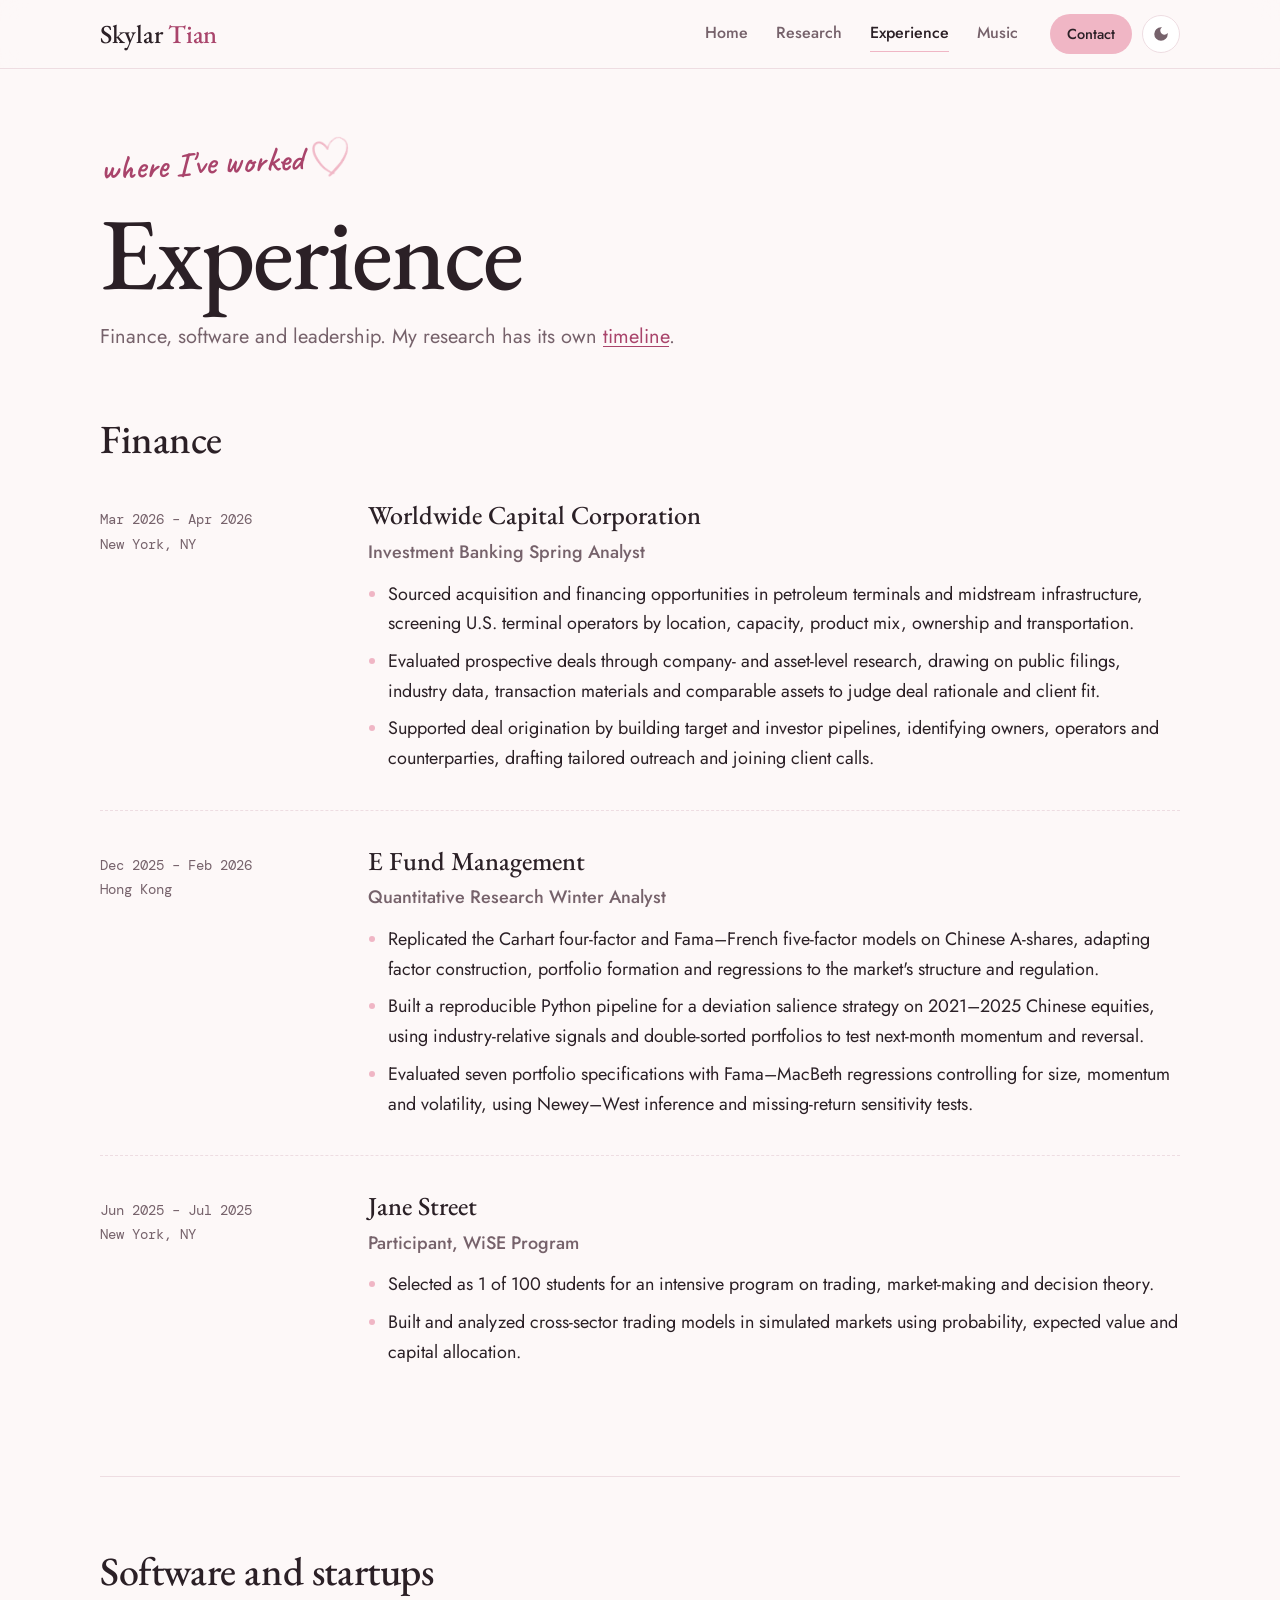
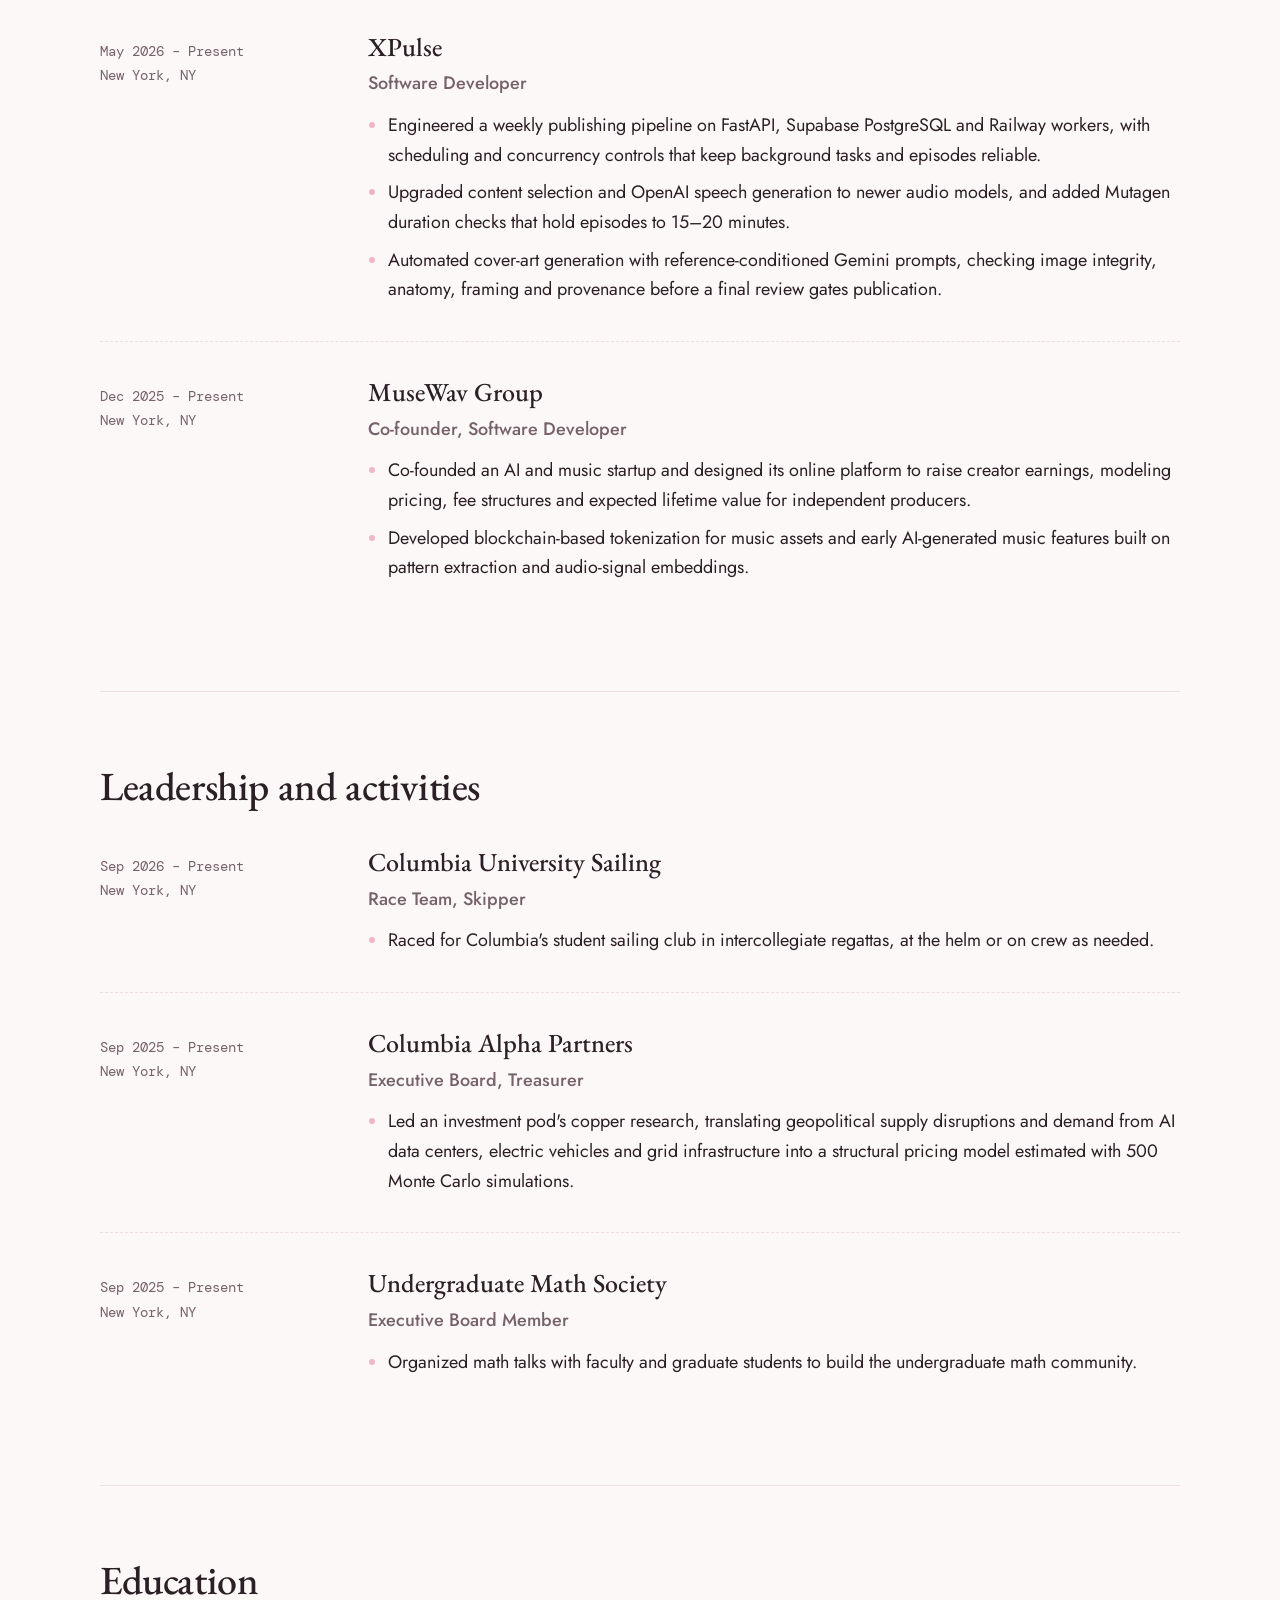
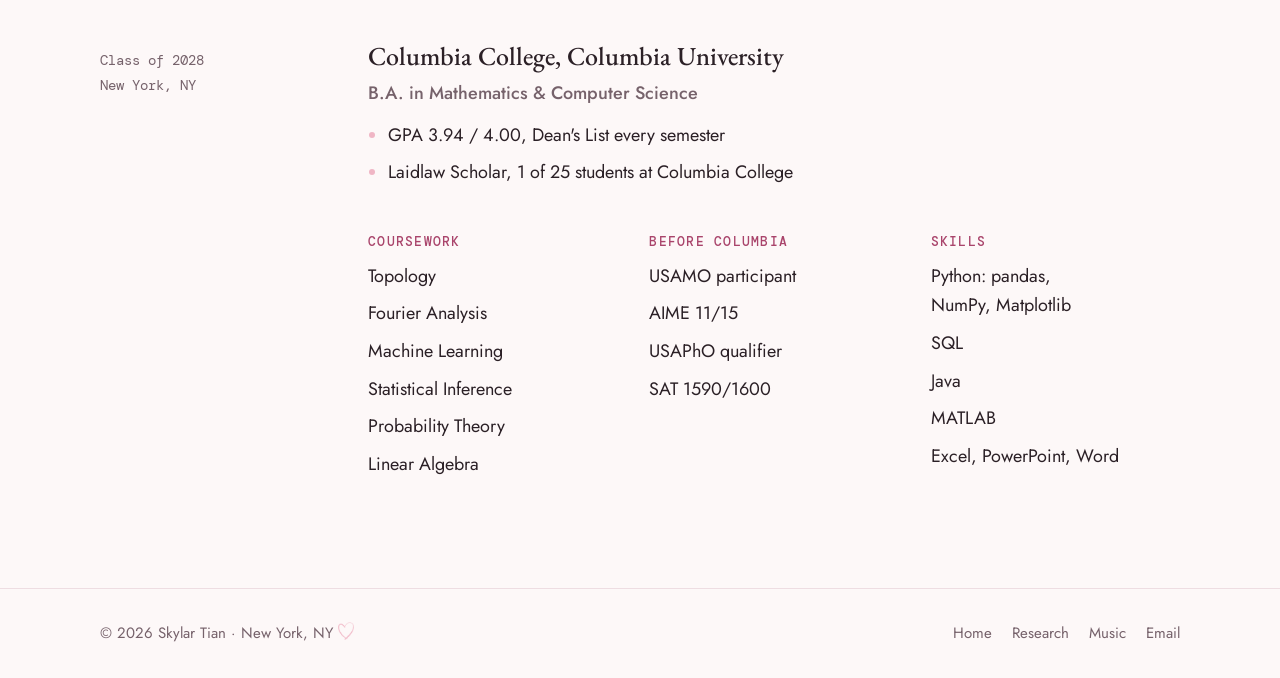
==== commit b25300fa: "Drop "most recent first" from the Research and Experience intros Co-Authored-By: Claude Opus 5.5 (1M" ====
--- a/experience.html
+++ b/experience.html
@@ -42,7 +42,7 @@
         <div class="title-block">
           <p class="hello">where I've worked <i class="heart" aria-hidden="true"></i></p>
           <h1 class="page-title">Experience</h1>
-          <p class="lede">Finance, software and leadership, most recent first within each group. My research has its own <a href="research.html">timeline</a>.</p>
+          <p class="lede">Finance, software and leadership. My research has its own <a href="research.html">timeline</a>.</p>
         </div>
       </div>
     </section>
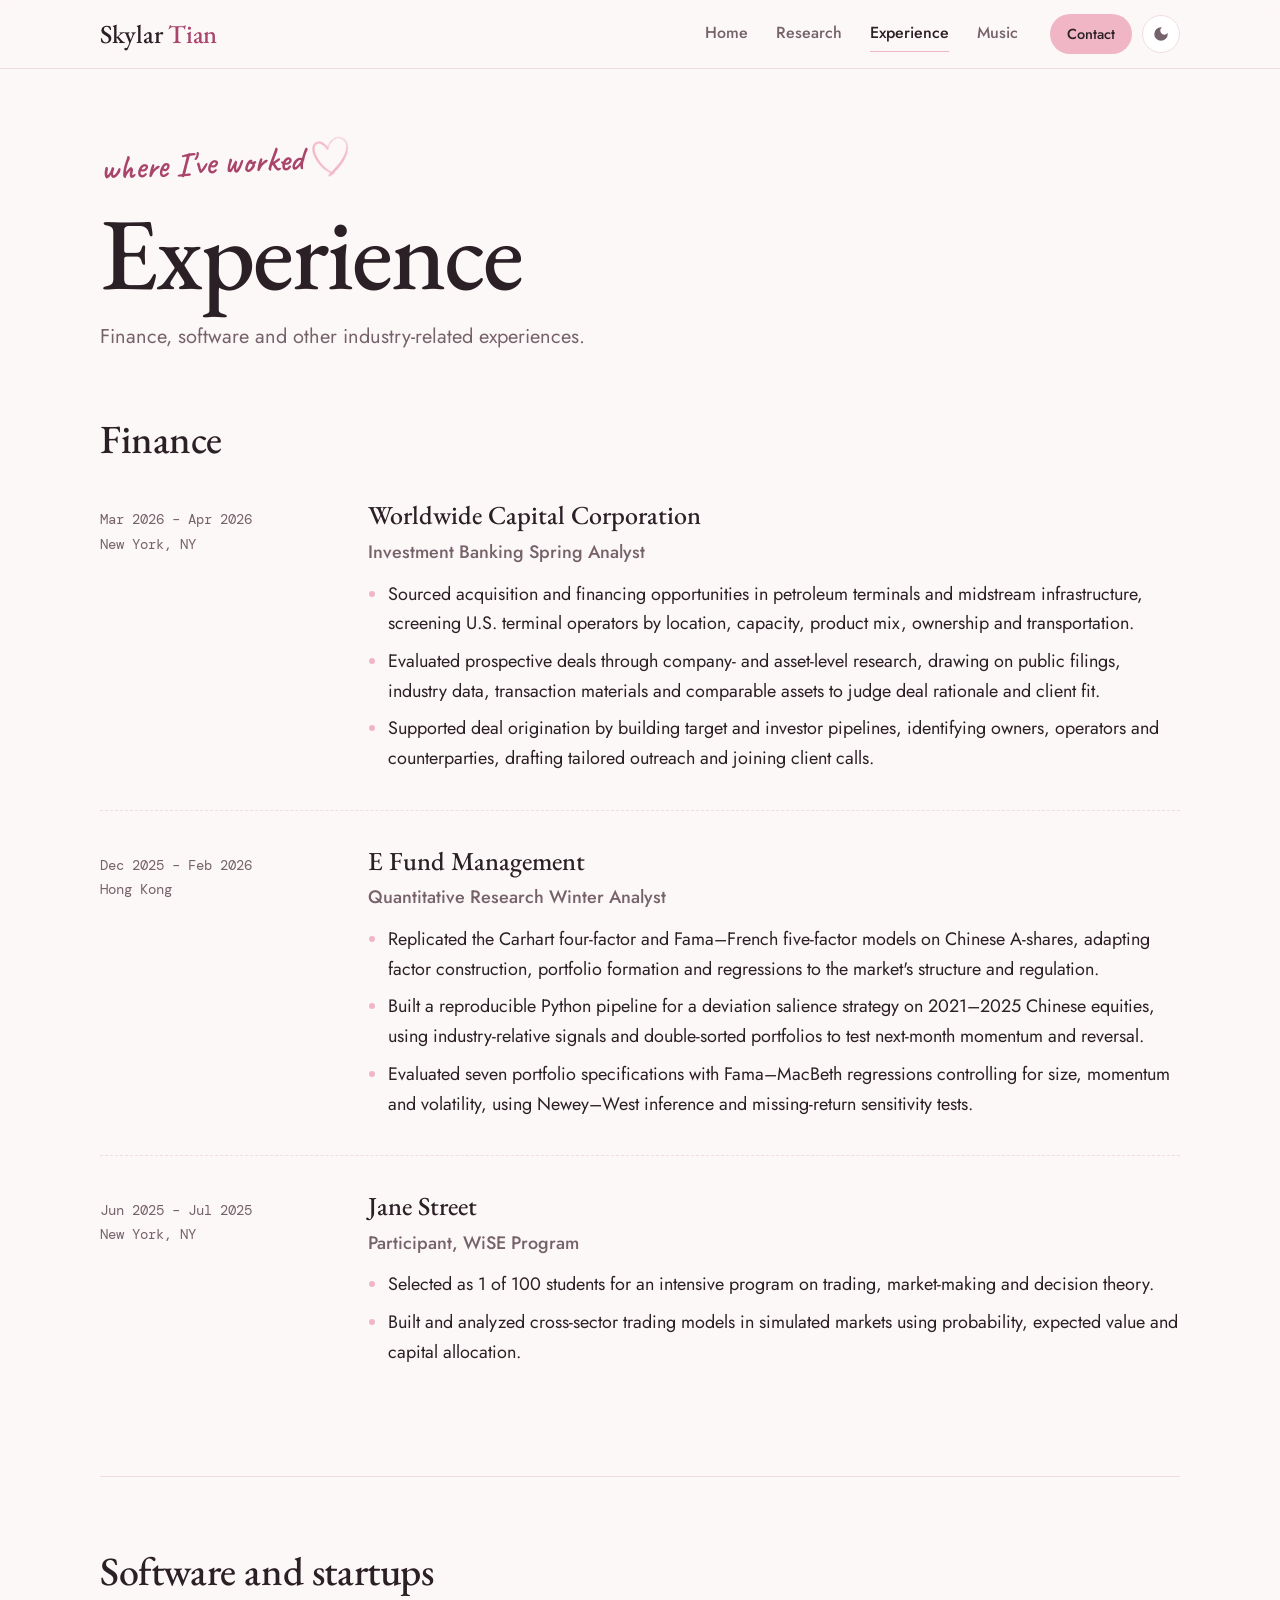
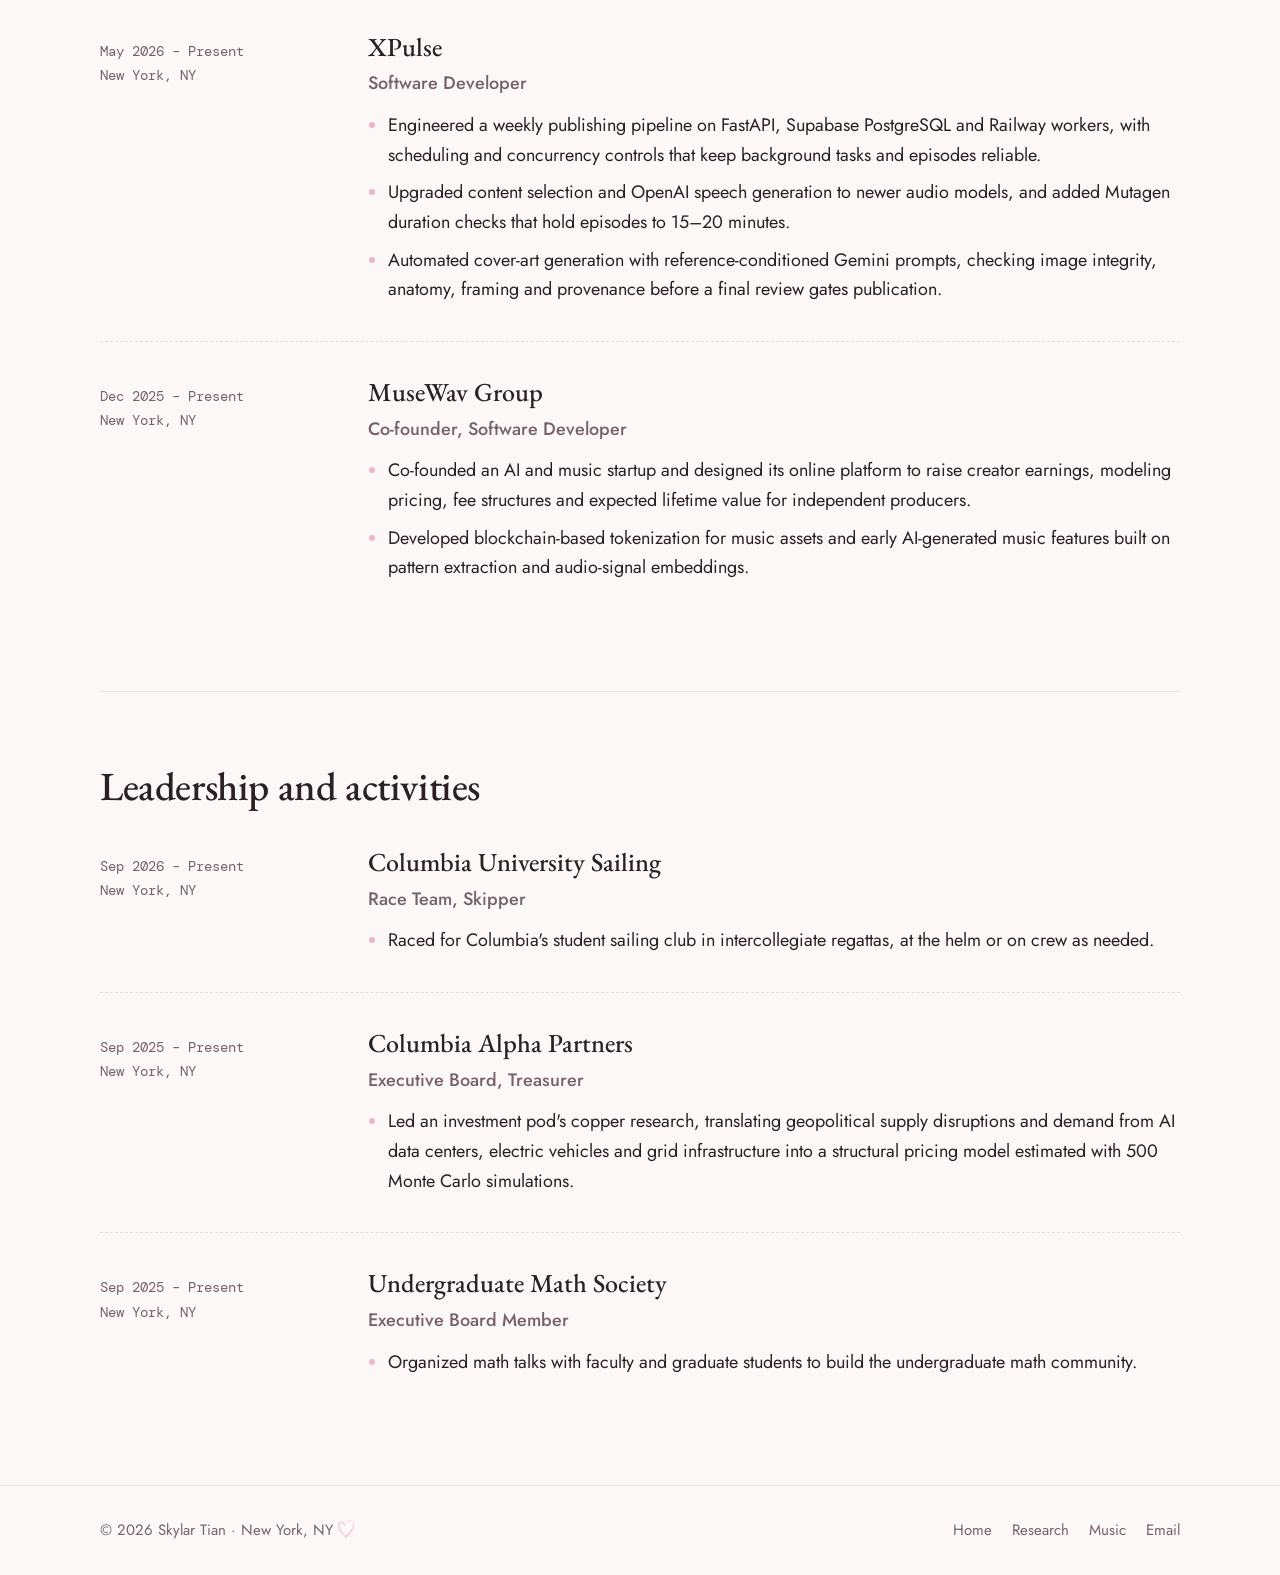
==== commit 9b7b7e33: "Trim Experience and Music: new intro, no Education, one recording - Experience: intro now reads "Fin" ====
--- a/experience.html
+++ b/experience.html
@@ -4,7 +4,7 @@
   <meta charset="utf-8">
   <meta name="viewport" content="width=device-width, initial-scale=1">
   <title>Experience · Skylar Tian</title>
-  <meta name="description" content="Skylar Tian's experience in finance, software and leadership, plus education and skills. Research is on its own page.">
+  <meta name="description" content="Skylar Tian's finance, software and other industry-related experience, plus leadership and activities.">
   <meta property="og:title" content="Experience · Skylar Tian">
   <meta property="og:image" content="https://skylarhezhentian.github.io/personal-website/assets/img/headshot.jpg">
   <link rel="icon" href="assets/favicon.svg" type="image/svg+xml">
@@ -42,7 +42,7 @@
         <div class="title-block">
           <p class="hello">where I've worked <i class="heart" aria-hidden="true"></i></p>
           <h1 class="page-title">Experience</h1>
-          <p class="lede">Finance, software and leadership. My research has its own <a href="research.html">timeline</a>.</p>
+          <p class="lede">Finance, software and other industry-related experiences.</p>
         </div>
       </div>
     </section>
@@ -155,35 +155,6 @@
           </div>
         </article>
       </section>
-
-      <section class="group" aria-labelledby="g-edu">
-        <h2 class="group-title" id="g-edu">Education</h2>
-        <article class="role">
-          <div class="role-when"><span>Class of 2028</span><span>New York, NY</span></div>
-          <div class="role-body">
-            <h3>Columbia College, Columbia University</h3>
-            <p class="role-title">B.A. in Mathematics &amp; Computer Science</p>
-            <ul class="points">
-              <li>GPA 3.94 / 4.00, Dean's List every semester</li>
-              <li>Laidlaw Scholar, 1 of 25 students at Columbia College</li>
-            </ul>
-            <div class="edu-grid">
-              <div>
-                <h3>Coursework</h3>
-                <ul><li>Topology</li><li>Fourier Analysis</li><li>Machine Learning</li><li>Statistical Inference</li><li>Probability Theory</li><li>Linear Algebra</li></ul>
-              </div>
-              <div>
-                <h3>Before Columbia</h3>
-                <ul><li>USAMO participant</li><li>AIME 11/15</li><li>USAPhO qualifier</li><li>SAT 1590/1600</li></ul>
-              </div>
-              <div>
-                <h3>Skills</h3>
-                <ul><li>Python: pandas, NumPy, Matplotlib</li><li>SQL</li><li>Java</li><li>MATLAB</li><li>Excel, PowerPoint, Word</li></ul>
-              </div>
-            </div>
-          </div>
-        </article>
-      </section>
     </div>
   </main>
 
--- a/style.css
+++ b/style.css
@@ -75,14 +75,14 @@
 :focus-visible { outline: 2px solid var(--rose-ink); outline-offset: 3px; border-radius: 4px; }
 
 h1, h2, h3 { font-family: var(--display); font-weight: 500; line-height: 1.1; text-wrap: balance; margin: 0; }
-h1, h2, h3, .wordmark, .stat-big, .work-figure strong, .piece, .staff-list .inst { font-variant-numeric: lining-nums; }
+h1, h2, h3, .wordmark, .stat-big, .work-figure strong, .piece { font-variant-numeric: lining-nums; }
 h2 { font-size: clamp(34px, 4.6vw, 54px); letter-spacing: -0.01em; }
 h3 { font-size: 26px; }
 p { margin: 0; }
 em, i { font-style: normal; }
 /* Keep a lone word off the last line of a paragraph or bullet; balance short labels instead */
 p, li, figcaption { text-wrap: pretty; }
-.edu-grid li, .tl-sub, .role-title, .piece, .work-figure span, .stat-note { text-wrap: balance; }
+.tl-sub, .role-title, .piece, .work-figure span, .stat-note { text-wrap: balance; }
 
 .wrap {
   max-width: var(--maxw);
@@ -222,7 +222,7 @@
 
 /* Video frames (Music) */
 .video-frame { margin: 0; border-radius: var(--radius); overflow: hidden; border: 1px solid var(--line); background: #000; }
-.video-frame video, .video-frame iframe { display: block; width: 100%; aspect-ratio: 16 / 9; object-fit: cover; border: 0; }
+.video-frame iframe { display: block; width: 100%; aspect-ratio: 16 / 9; border: 0; }
 
 /* Home: experience list and music */
 .exp-list { list-style: none; margin: 0; padding: 0; border-top: 1px solid var(--line); }
@@ -286,10 +286,6 @@
 .chips { list-style: none; padding: 0; margin: 4px 0 0; display: flex; flex-wrap: wrap; gap: 8px; }
 .chips li { font-family: var(--mono); font-size: 12.5px; padding: 4px 12px; border-radius: 999px; background: var(--paper-2); border: 1px solid var(--line); color: var(--ink); }
 
-.edu-grid { display: grid; grid-template-columns: repeat(3, minmax(0, 1fr)); gap: 32px; margin-top: 36px; }
-.edu-grid h3 { font-family: var(--mono); font-size: 12.5px; font-weight: 500; letter-spacing: 0.1em; text-transform: uppercase; color: var(--rose-ink); margin-bottom: 12px; }
-.edu-grid ul { list-style: none; padding: 0; margin: 0; display: flex; flex-direction: column; gap: 8px; }
-
 /* Research: a plucked string over its normal modes, then a timeline */
 .wave-fig { margin: 48px 0 0; padding-block: 32px; border-block: 1px solid var(--line); display: flex; flex-direction: column; gap: 14px; }
 .wave-fig .staff { height: 300px; }
@@ -314,21 +310,14 @@
 .piece { font-family: var(--display); font-size: clamp(28px, 3.2vw, 38px); line-height: 1.15; }
 .composer { font-size: 19px; }
 .detail { font-family: var(--mono); font-size: 13px; letter-spacing: 0.06em; text-transform: uppercase; color: var(--muted); font-variant-numeric: tabular-nums; }
-.instruments-grid { display: grid; grid-template-columns: minmax(0, 1fr) minmax(0, 1fr); gap: 56px; align-items: center; }
-.instruments-grid figure { margin: 0; border-radius: 20px; overflow: hidden; }
-.staff-list { list-style: none; padding: 0; margin: 24px 0 0; }
-.staff-list li { display: flex; align-items: baseline; justify-content: space-between; gap: 16px; padding: 12px 0 6px; border-bottom: 1.5px solid var(--rose); }
-.staff-list .inst { font-family: var(--display); font-size: 30px; line-height: 1.1; }
-.staff-list .role-note { font-family: var(--mono); font-size: 12.5px; letter-spacing: 0.06em; text-transform: uppercase; color: var(--muted); text-align: right; }
 
 /* Phone and tablet */
 @media (max-width: 900px) {
-  .hero-grid, .page-head-grid, .music-split, .contact-inner, .performance, .instruments-grid { grid-template-columns: minmax(0, 1fr); gap: 40px; }
+  .hero-grid, .page-head-grid, .music-split, .contact-inner, .performance { grid-template-columns: minmax(0, 1fr); gap: 40px; }
   .hero-photo { justify-self: start; max-width: 360px; }
   .page-head-grid .arch { max-width: 340px; }
   .stats { grid-template-columns: repeat(2, minmax(0, 1fr)); row-gap: 32px; }
   .stat:nth-child(3) { padding-left: 0; border-left: 0; }
-  .edu-grid { grid-template-columns: minmax(0, 1fr); gap: 28px; }
   .role { grid-template-columns: minmax(0, 1fr); gap: 8px; }
   .role-when { flex-direction: row; flex-wrap: wrap; gap: 4px 16px; padding-top: 0; }
 }
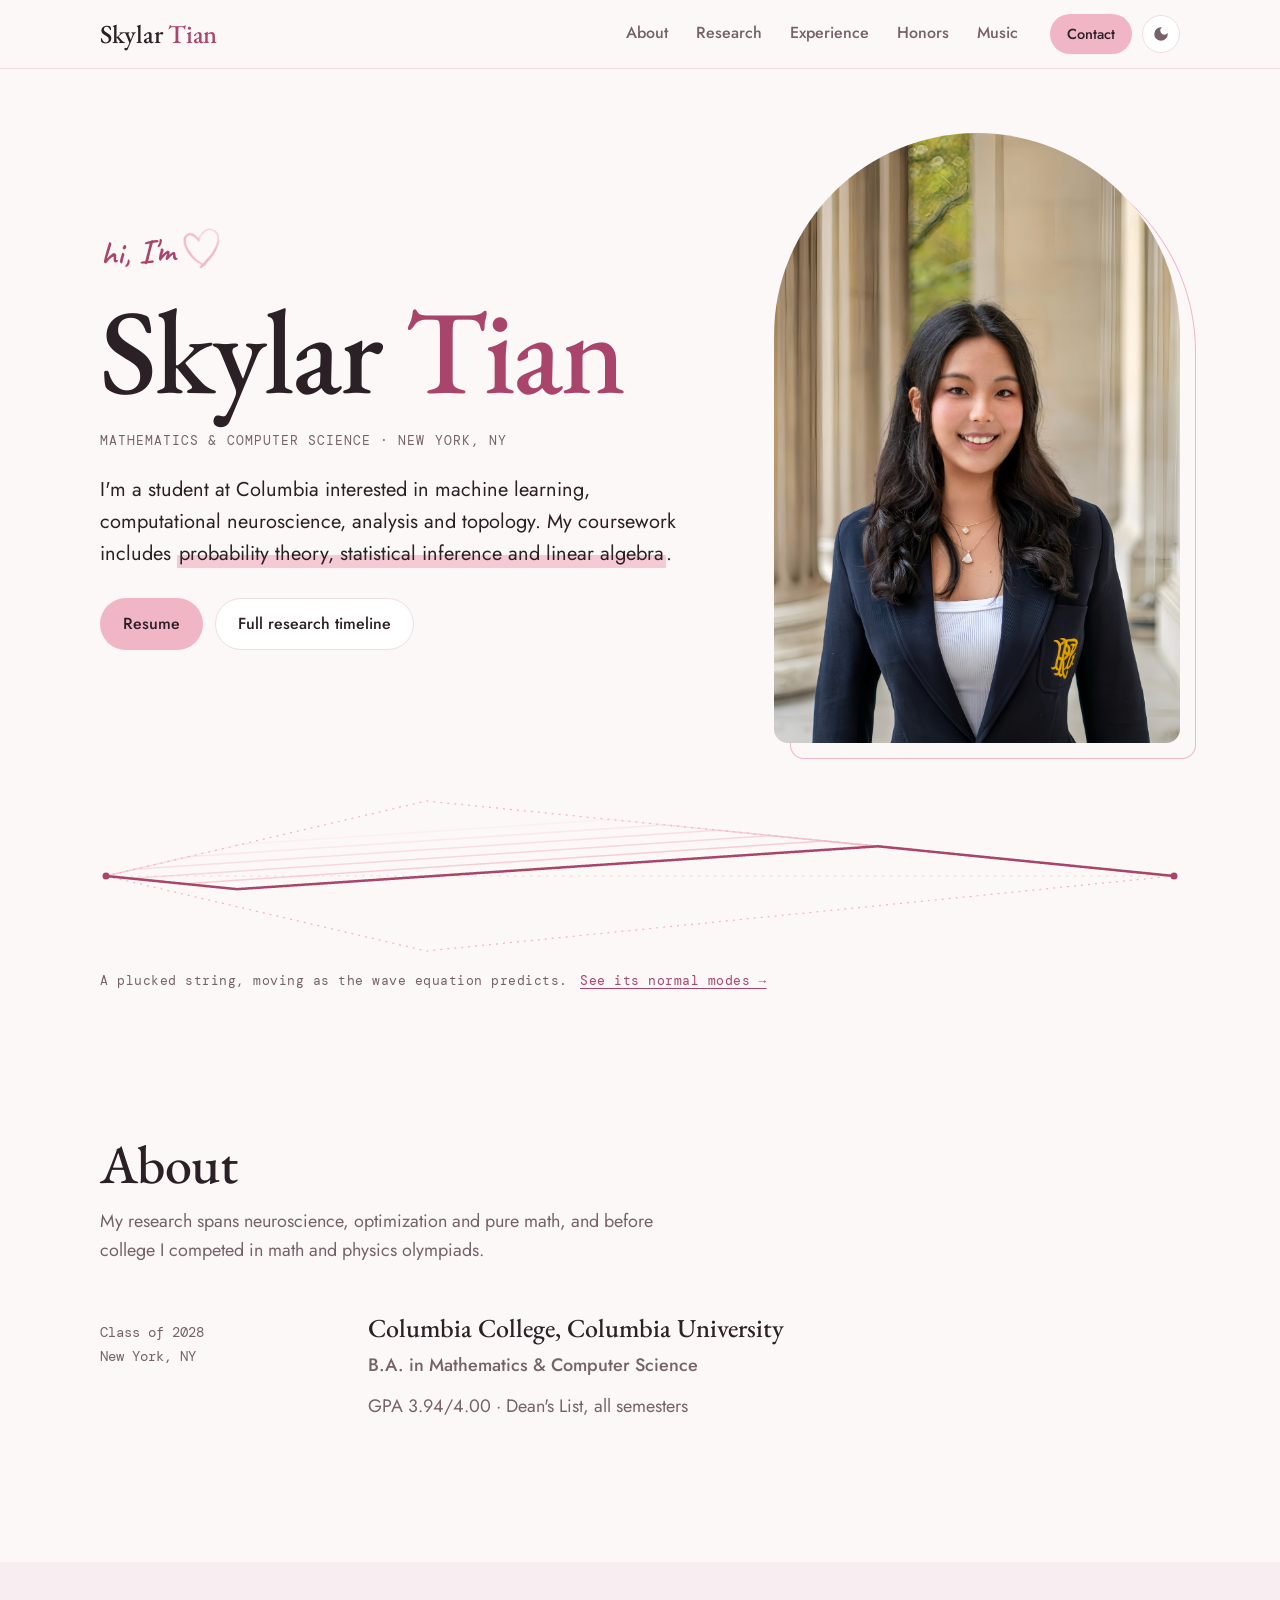
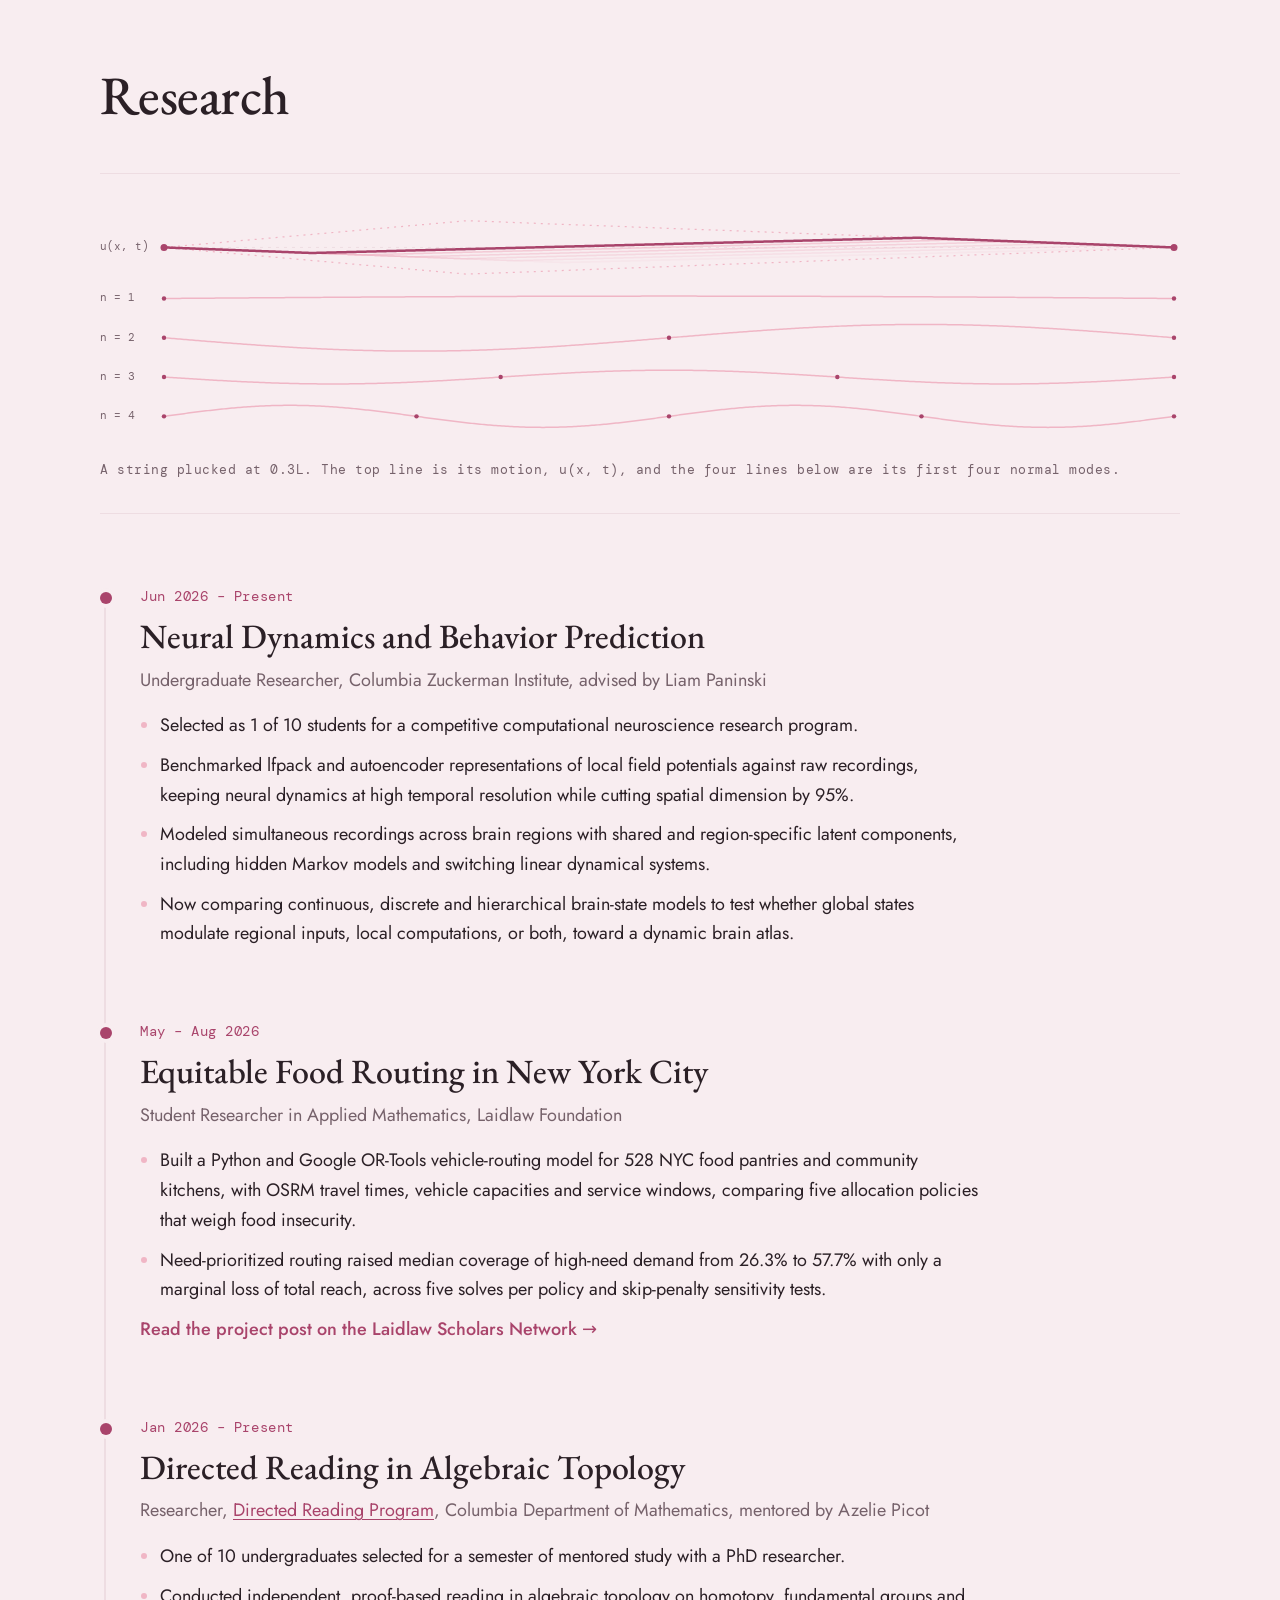
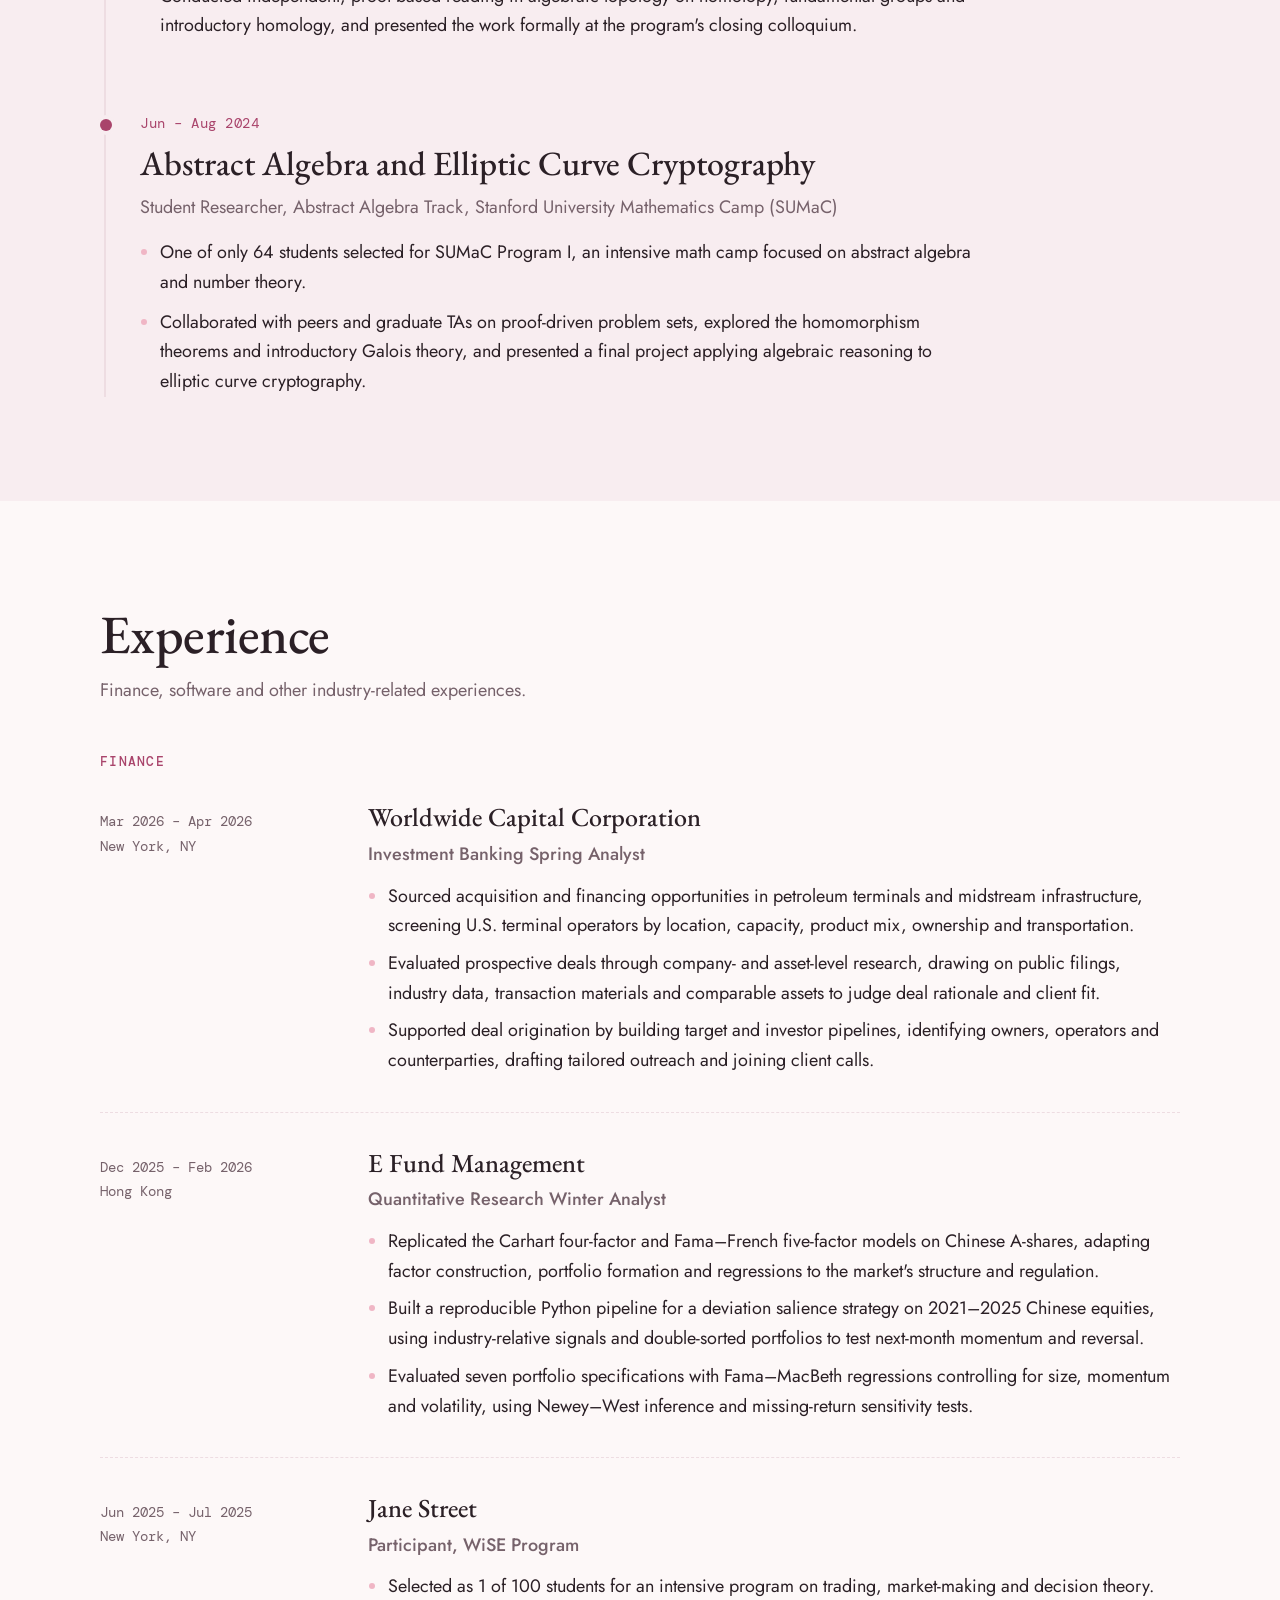
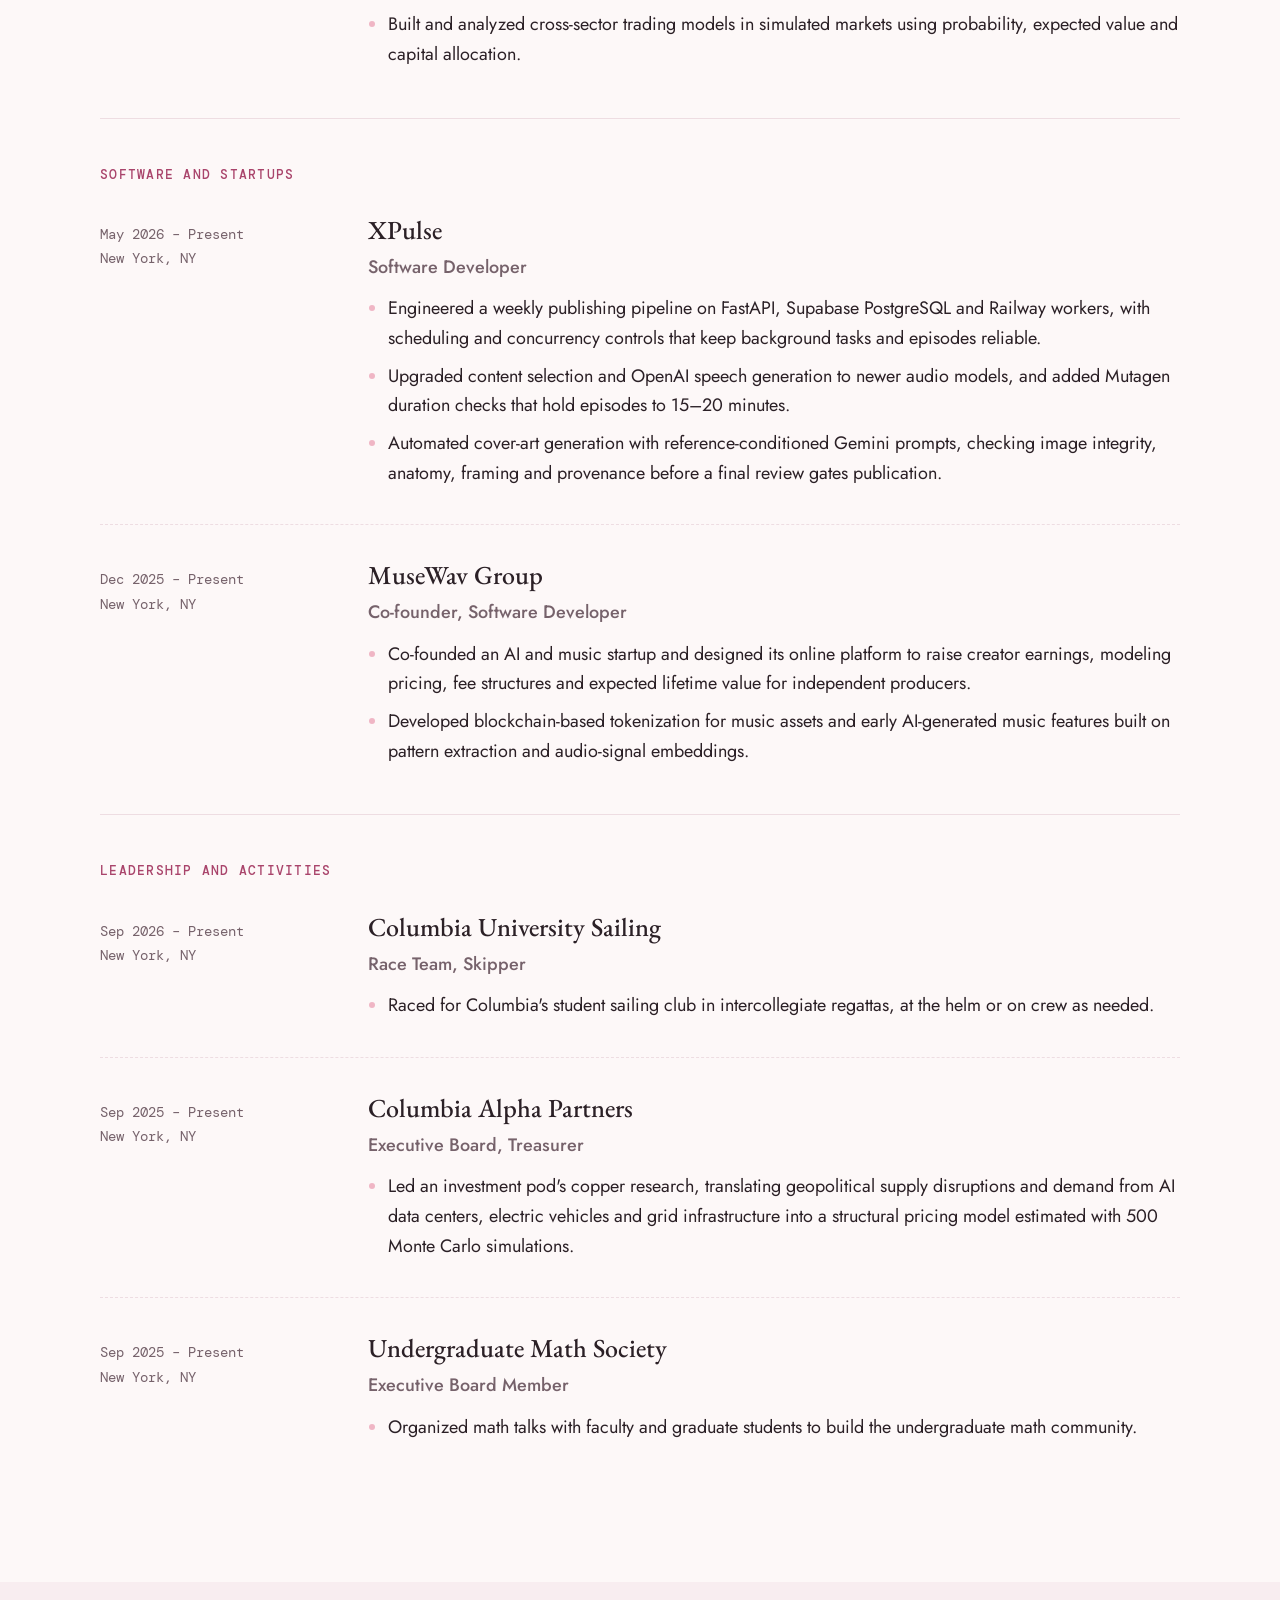
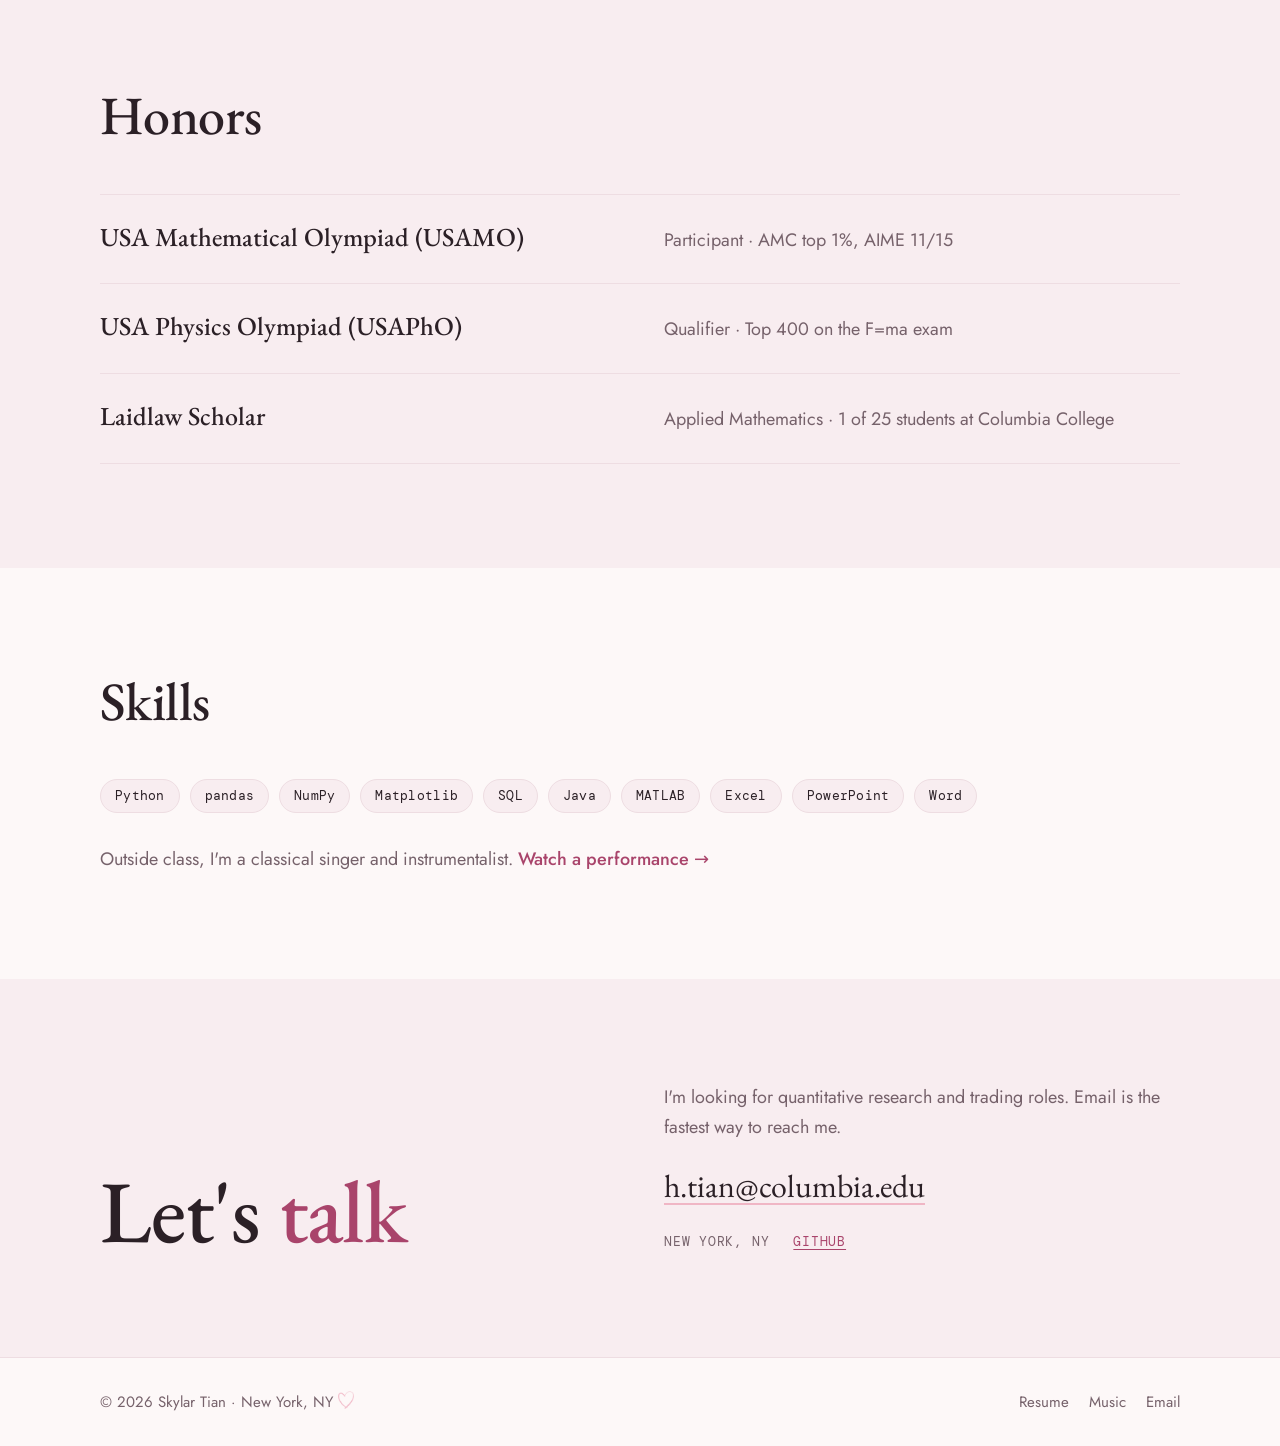
==== commit d4541227: "Put everything on one home page, in a friend's content order The home page now runs About (education" ====
--- a/experience.html
+++ b/experience.html
@@ -4,172 +4,19 @@
   <meta charset="utf-8">
   <meta name="viewport" content="width=device-width, initial-scale=1">
   <title>Experience · Skylar Tian</title>
-  <meta name="description" content="Skylar Tian's finance, software and other industry-related experience, plus leadership and activities.">
-  <meta property="og:title" content="Experience · Skylar Tian">
-  <meta property="og:image" content="https://skylarhezhentian.github.io/personal-website/assets/img/headshot.jpg">
+  <meta name="robots" content="noindex">
+  <link rel="canonical" href="https://skylarhezhentian.github.io/personal-website/">
+  <!-- Experience is now a section of the home page. Old links keep working, and a link to one role (such as #efund) lands on that role. -->
+  <script>location.replace("index.html" + (location.hash || "#experience"));</script>
+  <noscript><meta http-equiv="refresh" content="0; url=index.html#experience"></noscript>
   <link rel="icon" href="assets/favicon.svg" type="image/svg+xml">
-  <link rel="preconnect" href="https://fonts.googleapis.com">
-  <link rel="preconnect" href="https://fonts.gstatic.com" crossorigin>
-  <link href="https://fonts.googleapis.com/css2?family=EB+Garamond:wght@400..700&family=Caveat:wght@500;600&family=DM+Mono:wght@400;500&family=Jost:wght@400;500;600&display=swap" rel="stylesheet">
   <link rel="stylesheet" href="style.css">
-  <script>try{var t=localStorage.getItem("theme");if(t)document.documentElement.dataset.theme=t}catch(e){}</script>
 </head>
 <body>
-  <a class="skip" href="#main">Skip to content</a>
-
-  <header class="site-header">
-    <div class="wrap header-inner">
-      <a class="wordmark" href="index.html">Skylar <em>Tian</em></a>
-      <nav class="site-nav" aria-label="Main">
-        <a href="index.html">Home</a>
-        <a href="research.html">Research</a>
-        <a href="experience.html" aria-current="page">Experience</a>
-        <a href="music.html">Music</a>
-      </nav>
-      <div class="header-actions">
-        <a class="btn btn-rose btn-small" href="index.html#contact">Contact</a>
-        <button class="theme-toggle" type="button" aria-label="Switch between light and dark theme">
-          <svg class="moon" viewBox="0 0 24 24" width="18" height="18" aria-hidden="true"><path fill="currentColor" d="M12 3a9 9 0 1 0 9 9c0-.46-.04-.92-.1-1.36a5.39 5.39 0 0 1-4.4 2.26 5.4 5.4 0 0 1-3.14-9.8c-.44-.06-.9-.1-1.36-.1z"/></svg>
-          <svg class="sun" viewBox="0 0 24 24" width="18" height="18" aria-hidden="true"><circle cx="12" cy="12" r="4.5" fill="currentColor"/><path stroke="currentColor" stroke-width="1.8" stroke-linecap="round" d="M12 2.5v2.2M12 19.3v2.2M2.5 12h2.2M19.3 12h2.2M5.3 5.3l1.6 1.6M17.1 17.1l1.6 1.6M5.3 18.7l1.6-1.6M17.1 6.9l1.6-1.6"/></svg>
-        </button>
-      </div>
-    </div>
-  </header>
-
-  <main id="main">
-    <section class="page-head">
-      <div class="wrap">
-        <div class="title-block">
-          <p class="hello">where I've worked <i class="heart" aria-hidden="true"></i></p>
-          <h1 class="page-title">Experience</h1>
-          <p class="lede">Finance, software and other industry-related experiences.</p>
-        </div>
-      </div>
-    </section>
-
+  <main class="section">
     <div class="wrap">
-      <section class="group" aria-labelledby="g-finance">
-        <h2 class="group-title" id="g-finance">Finance</h2>
-
-        <article class="role" id="worldwide">
-          <div class="role-when"><span>Mar 2026 – Apr 2026</span><span>New York, NY</span></div>
-          <div class="role-body">
-            <h3>Worldwide Capital Corporation</h3>
-            <p class="role-title">Investment Banking Spring Analyst</p>
-            <ul class="points">
-              <li>Sourced acquisition and financing opportunities in petroleum terminals and midstream infrastructure, screening U.S. terminal operators by location, capacity, product mix, ownership and transportation.</li>
-              <li>Evaluated prospective deals through company- and asset-level research, drawing on public filings, industry data, transaction materials and comparable assets to judge deal rationale and client fit.</li>
-              <li>Supported deal origination by building target and investor pipelines, identifying owners, operators and counterparties, drafting tailored outreach and joining client calls.</li>
-            </ul>
-          </div>
-        </article>
-
-        <article class="role" id="efund">
-          <div class="role-when"><span>Dec 2025 – Feb 2026</span><span>Hong Kong</span></div>
-          <div class="role-body">
-            <h3>E Fund Management</h3>
-            <p class="role-title">Quantitative Research Winter Analyst</p>
-            <ul class="points">
-              <li>Replicated the Carhart four-factor and Fama–French five-factor models on Chinese A-shares, adapting factor construction, portfolio formation and regressions to the market's structure and regulation.</li>
-              <li>Built a reproducible Python pipeline for a deviation salience strategy on 2021–2025 Chinese equities, using industry-relative signals and double-sorted portfolios to test next-month momentum and reversal.</li>
-              <li>Evaluated seven portfolio specifications with Fama–MacBeth regressions controlling for size, momentum and volatility, using Newey–West inference and missing-return sensitivity tests.</li>
-            </ul>
-          </div>
-        </article>
-
-        <article class="role" id="jane-street">
-          <div class="role-when"><span>Jun 2025 – Jul 2025</span><span>New York, NY</span></div>
-          <div class="role-body">
-            <h3>Jane Street</h3>
-            <p class="role-title">Participant, WiSE Program</p>
-            <ul class="points">
-              <li>Selected as 1 of 100 students for an intensive program on trading, market-making and decision theory.</li>
-              <li>Built and analyzed cross-sector trading models in simulated markets using probability, expected value and capital allocation.</li>
-            </ul>
-          </div>
-        </article>
-      </section>
-
-      <section class="group" aria-labelledby="g-software">
-        <h2 class="group-title" id="g-software">Software and startups</h2>
-
-        <article class="role" id="xpulse">
-          <div class="role-when"><span>May 2026 – Present</span><span>New York, NY</span></div>
-          <div class="role-body">
-            <h3>XPulse</h3>
-            <p class="role-title">Software Developer</p>
-            <ul class="points">
-              <li>Engineered a weekly publishing pipeline on FastAPI, Supabase PostgreSQL and Railway workers, with scheduling and concurrency controls that keep background tasks and episodes reliable.</li>
-              <li>Upgraded content selection and OpenAI speech generation to newer audio models, and added Mutagen duration checks that hold episodes to 15–20 minutes.</li>
-              <li>Automated cover-art generation with reference-conditioned Gemini prompts, checking image integrity, anatomy, framing and provenance before a final review gates publication.</li>
-            </ul>
-          </div>
-        </article>
-
-        <article class="role" id="musewav">
-          <div class="role-when"><span>Dec 2025 – Present</span><span>New York, NY</span></div>
-          <div class="role-body">
-            <h3>MuseWav Group</h3>
-            <p class="role-title">Co-founder, Software Developer</p>
-            <ul class="points">
-              <li>Co-founded an AI and music startup and designed its online platform to raise creator earnings, modeling pricing, fee structures and expected lifetime value for independent producers.</li>
-              <li>Developed blockchain-based tokenization for music assets and early AI-generated music features built on pattern extraction and audio-signal embeddings.</li>
-            </ul>
-          </div>
-        </article>
-      </section>
-
-      <section class="group" aria-labelledby="g-leadership">
-        <h2 class="group-title" id="g-leadership">Leadership and activities</h2>
-
-        <article class="role" id="sailing">
-          <div class="role-when"><span>Sep 2026 – Present</span><span>New York, NY</span></div>
-          <div class="role-body">
-            <h3>Columbia University Sailing</h3>
-            <p class="role-title">Race Team, Skipper</p>
-            <ul class="points">
-              <li>Raced for Columbia's student sailing club in intercollegiate regattas, at the helm or on crew as needed.</li>
-            </ul>
-          </div>
-        </article>
-
-        <article class="role" id="alpha">
-          <div class="role-when"><span>Sep 2025 – Present</span><span>New York, NY</span></div>
-          <div class="role-body">
-            <h3>Columbia Alpha Partners</h3>
-            <p class="role-title">Executive Board, Treasurer</p>
-            <ul class="points">
-              <li>Led an investment pod's copper research, translating geopolitical supply disruptions and demand from AI data centers, electric vehicles and grid infrastructure into a structural pricing model estimated with 500 Monte Carlo simulations.</li>
-            </ul>
-          </div>
-        </article>
-
-        <article class="role" id="math-society">
-          <div class="role-when"><span>Sep 2025 – Present</span><span>New York, NY</span></div>
-          <div class="role-body">
-            <h3>Undergraduate Math Society</h3>
-            <p class="role-title">Executive Board Member</p>
-            <ul class="points">
-              <li>Organized math talks with faculty and graduate students to build the undergraduate math community.</li>
-            </ul>
-          </div>
-        </article>
-      </section>
+      <p>Experience is now part of the home page. <a href="index.html#experience">Go to Experience</a></p>
     </div>
   </main>
-
-  <footer class="site-footer">
-    <div class="wrap footer-inner">
-      <p>© <span data-year>2026</span> Skylar Tian · New York, NY <i class="heart" aria-hidden="true"></i></p>
-      <nav aria-label="Footer">
-        <a href="index.html">Home</a>
-        <a href="research.html">Research</a>
-        <a href="music.html">Music</a>
-        <a href="mailto:h.tian@columbia.edu">Email</a>
-      </nav>
-    </div>
-  </footer>
-
-  <script src="script.js"></script>
 </body>
 </html>
--- a/style.css
+++ b/style.css
@@ -55,7 +55,9 @@
 
 *, *::before, *::after { box-sizing: border-box; }
 
-html { scroll-behavior: smooth; scroll-padding-top: 96px; -webkit-text-size-adjust: 100%; }
+html { scroll-padding-top: 96px; -webkit-text-size-adjust: 100%; }
+/* script.js adds .loaded after the page loads, so a link that opens a page at a section lands on it first */
+html.loaded { scroll-behavior: smooth; }
 
 body {
   margin: 0;
@@ -74,15 +76,15 @@
 
 :focus-visible { outline: 2px solid var(--rose-ink); outline-offset: 3px; border-radius: 4px; }
 
-h1, h2, h3 { font-family: var(--display); font-weight: 500; line-height: 1.1; text-wrap: balance; margin: 0; }
-h1, h2, h3, .wordmark, .stat-big, .work-figure strong, .piece { font-variant-numeric: lining-nums; }
+h1, h2, h3, h4 { font-family: var(--display); font-weight: 500; line-height: 1.1; text-wrap: balance; margin: 0; }
+h1, h2, h3, h4, .wordmark, .piece { font-variant-numeric: lining-nums; }
 h2 { font-size: clamp(34px, 4.6vw, 54px); letter-spacing: -0.01em; }
-h3 { font-size: 26px; }
+h3, h4 { font-size: 26px; }
 p { margin: 0; }
 em, i { font-style: normal; }
 /* Keep a lone word off the last line of a paragraph or bullet; balance short labels instead */
 p, li, figcaption { text-wrap: pretty; }
-.tl-sub, .role-title, .piece, .work-figure span, .stat-note { text-wrap: balance; }
+.tl-sub, .role-title, .piece { text-wrap: balance; }
 
 .wrap {
   max-width: var(--maxw);
@@ -158,7 +160,7 @@
   :root:not([data-theme="light"]) .theme-toggle .moon { display: none; }
 }
 
-/* Wave canvases: a plucked string (Home, Music), and on Research the same string over its normal modes */
+/* Wave canvases: a plucked string (hero, Music), and in Research the same string over its normal modes */
 .staff { display: block; width: 100%; height: 170px; }
 .staff-caption { margin-top: 10px; font-family: var(--mono); font-size: 12.5px; letter-spacing: 0.04em; color: var(--muted); }
 .staff-caption a { margin-left: 4px; white-space: nowrap; }
@@ -172,9 +174,6 @@
 .name em { color: var(--rose-ink); }
 .kicker { font-family: var(--mono); font-size: 13px; letter-spacing: 0.08em; text-transform: uppercase; color: var(--muted); }
 .intro { font-size: 20px; line-height: 1.6; max-width: 34em; }
-.coursework { display: flex; flex-direction: column; gap: 10px; }
-.coursework-label { font-family: var(--mono); font-size: 12.5px; letter-spacing: 0.1em; text-transform: uppercase; color: var(--rose-ink); }
-.coursework .chips { margin: 0; }
 .actions { display: flex; flex-wrap: wrap; gap: 12px; margin-top: 6px; }
 
 .arch { position: relative; isolation: isolate; margin: 0; }
@@ -193,56 +192,27 @@
 .staff-band { margin-top: 48px; }
 .hero .staff-band { margin-bottom: 32px; }
 
-/* Stats */
-.stats { list-style: none; margin: 0; padding: 28px 0 0; display: grid; grid-template-columns: repeat(4, minmax(0, 1fr)); border-top: 1px solid var(--line); }
-.stat { display: flex; flex-direction: column; gap: 4px; padding: 0 24px; border-left: 1px solid var(--line); min-width: 0; }
-.stat:first-child { padding-left: 0; border-left: 0; }
-.stat-big { font-family: var(--display); font-size: clamp(38px, 4.4vw, 54px); font-weight: 500; line-height: 1; letter-spacing: -0.01em; font-variant-numeric: lining-nums; }
-.stat-cap { font-family: var(--mono); font-size: 12.5px; letter-spacing: 0.1em; text-transform: uppercase; color: var(--rose-ink); margin-top: 6px; }
-.stat-note { font-size: 15px; color: var(--muted); line-height: 1.45; }
-
-/* Sections */
+/* Home sections, in the order About, Research, Experience, Honors, Skills, Contact */
 .section { padding-block: 104px; }
 .section-alt { background: var(--paper-2); }
 .section-head { display: flex; flex-wrap: wrap; align-items: flex-end; justify-content: space-between; gap: 12px 32px; margin-bottom: 48px; }
 .section-head > div { display: flex; flex-direction: column; gap: 12px; }
-.section-head .more { font-weight: 500; text-decoration: none; }
-.section-head .more:hover { text-decoration: underline; }
-
-/* Selected work */
-.work-grid { display: grid; grid-template-columns: repeat(2, minmax(0, 1fr)); gap: 56px 48px; }
-.work { display: flex; flex-direction: column; gap: 12px; padding-top: 24px; border-top: 1px solid var(--line); color: inherit; text-decoration: none; }
-.work h3 { transition: color 0.15s ease; }
-.work:hover h3 { color: var(--rose-ink); }
-.work p { color: var(--muted); }
-.work .work-org { font-family: var(--mono); font-size: 12.5px; letter-spacing: 0.08em; text-transform: uppercase; color: var(--muted); }
-.work-figure { display: flex; align-items: baseline; gap: 12px; margin-top: 8px; }
-.work-figure strong { font-family: var(--display); font-size: 40px; font-weight: 500; color: var(--rose-ink); line-height: 1; white-space: nowrap; }
-.work-figure span { font-family: var(--mono); font-size: 12.5px; letter-spacing: 0.06em; text-transform: uppercase; color: var(--muted); }
-
-/* Video frames (Music) */
+.section-sub { color: var(--muted); max-width: 34em; }
+
+/* Video frames (Music): a cover photo with a play button until the visitor starts the video */
 .video-frame { margin: 0; border-radius: var(--radius); overflow: hidden; border: 1px solid var(--line); background: #000; }
 .video-frame iframe { display: block; width: 100%; aspect-ratio: 16 / 9; border: 0; }
-
-/* Home: experience list and music */
-.exp-list { list-style: none; margin: 0; padding: 0; border-top: 1px solid var(--line); }
-.exp-list a { display: grid; grid-template-columns: minmax(0, 1fr) auto; align-items: center; gap: 2px 32px; padding: 20px 0; border-bottom: 1px solid var(--line); color: inherit; text-decoration: none; }
-.exp-org { font-family: var(--display); font-size: 28px; font-weight: 500; line-height: 1.15; transition: color 0.15s ease; }
-.exp-role { grid-column: 1; color: var(--muted); font-size: 16.5px; }
-.exp-when { grid-column: 2; grid-row: 1 / span 2; font-family: var(--mono); font-size: 13px; color: var(--muted); font-variant-numeric: tabular-nums; white-space: nowrap; }
-.exp-list a:hover .exp-org { color: var(--rose-ink); }
-
-.music-split { display: grid; grid-template-columns: minmax(0, 0.75fr) minmax(0, 1.25fr); gap: 72px; align-items: center; }
-.music-photo { width: 100%; max-width: 380px; }
-.music-photo img { object-position: 47% 50%; }
-.music-copy { display: flex; flex-direction: column; gap: 16px; min-width: 0; }
-.music-copy > p:not(.eyebrow) { color: var(--muted); max-width: 32em; }
-.music-copy .more { font-weight: 500; text-decoration: none; margin-top: 8px; }
-.music-copy .more:hover { text-decoration: underline; }
-.rec-list { list-style: none; margin: 8px 0 0; padding: 0; border-top: 1px solid var(--line); }
-.rec-list li { display: flex; flex-wrap: wrap; align-items: baseline; justify-content: space-between; gap: 4px 24px; padding: 14px 0; border-bottom: 1px solid var(--line); }
-.rec-piece { font-family: var(--display); font-size: 22px; line-height: 1.25; }
-.rec-who { font-family: var(--mono); font-size: 12.5px; letter-spacing: 0.06em; text-transform: uppercase; color: var(--muted); white-space: nowrap; }
+.yt-cover { position: relative; display: block; }
+.yt-cover img { width: 100%; aspect-ratio: 16 / 9; object-fit: cover; }
+.yt-cover:focus-visible { outline-color: var(--rose); outline-offset: -5px; }
+.yt-play {
+  position: absolute; left: 50%; top: 50%; transform: translate(-50%, -50%);
+  width: clamp(56px, 11%, 76px); aspect-ratio: 1; display: grid; place-items: center;
+  border-radius: 50%; background: var(--rose); color: var(--on-rose);
+  box-shadow: 0 8px 28px rgba(0, 0, 0, 0.35); transition: transform 0.15s ease;
+}
+.yt-play svg { width: 42%; height: 42%; margin-left: 6%; }
+.yt-cover:hover .yt-play, .yt-cover:focus-visible .yt-play { transform: translate(-50%, -50%) scale(1.06); }
 
 /* Contact */
 .contact { background: var(--paper-2); padding-block: 104px; }
@@ -271,37 +241,47 @@
 .lede { font-size: 20px; color: var(--muted); max-width: 34em; }
 .page-head .staff-band { margin-top: 40px; }
 
-/* Experience */
-.group { padding-block: 72px; border-top: 1px solid var(--line); }
-.group:first-of-type { border-top: 0; padding-top: 40px; }
-.group-title { font-size: clamp(30px, 3.6vw, 40px); margin-bottom: 40px; }
-.group-title .count { font-family: var(--mono); font-size: 13px; color: var(--muted); letter-spacing: 0.08em; margin-left: 12px; vertical-align: middle; }
-.role { display: grid; grid-template-columns: 220px minmax(0, 1fr); align-items: baseline; gap: 16px 48px; padding-block: 36px; border-top: 1px dashed var(--line); scroll-margin-top: 100px; }
+/* About and Experience: dated entries, with the roles grouped under small labels */
+.group + .group { margin-top: 12px; padding-top: 48px; border-top: 1px solid var(--line); }
+.group-title { font-family: var(--mono); font-size: 12.5px; font-weight: 500; line-height: 1.4; letter-spacing: 0.1em; text-transform: uppercase; color: var(--rose-ink); margin-bottom: 32px; }
+.role { display: grid; grid-template-columns: 220px minmax(0, 1fr); align-items: baseline; gap: 16px 48px; padding-block: 36px; border-top: 1px dashed var(--line); }
 .role:first-of-type { border-top: 0; padding-top: 0; }
 .role-when { font-family: var(--mono); font-size: 13.5px; color: var(--muted); display: flex; flex-direction: column; gap: 2px; font-variant-numeric: tabular-nums; }
 .role-body { display: flex; flex-direction: column; gap: 12px; min-width: 0; }
 .role-title { font-weight: 500; color: var(--muted); margin-top: -4px; }
 .role ul.points { margin: 0; padding-left: 20px; display: flex; flex-direction: column; gap: 8px; }
 .role ul.points li::marker { color: var(--rose); }
-.chips { list-style: none; padding: 0; margin: 4px 0 0; display: flex; flex-wrap: wrap; gap: 8px; }
-.chips li { font-family: var(--mono); font-size: 12.5px; padding: 4px 12px; border-radius: 999px; background: var(--paper-2); border: 1px solid var(--line); color: var(--ink); }
+.role-note { color: var(--muted); }
 
 /* Research: a plucked string over its normal modes, then a timeline */
-.wave-fig { margin: 48px 0 0; padding-block: 32px; border-block: 1px solid var(--line); display: flex; flex-direction: column; gap: 14px; }
-.wave-fig .staff { height: 300px; }
+.wave-fig { margin: 0 0 72px; padding-block: 32px; border-block: 1px solid var(--line); display: flex; flex-direction: column; gap: 14px; }
+.wave-fig .staff { height: 240px; }
 .wave-fig figcaption { font-family: var(--mono); font-size: 12.5px; letter-spacing: 0.04em; color: var(--muted); }
 
-.timeline-section { padding-block: 56px 104px; }
 .timeline { list-style: none; margin: 0; padding: 0 0 0 40px; position: relative; max-width: 880px; }
 .timeline::before { content: ""; position: absolute; left: 4px; top: 12px; bottom: 0; width: 2px; background: var(--line); }
-.tl-item { position: relative; display: flex; flex-direction: column; gap: 10px; scroll-margin-top: 100px; }
+.tl-item { position: relative; display: flex; flex-direction: column; gap: 10px; }
 .tl-item + .tl-item { margin-top: 72px; }
 .tl-item::before { content: ""; position: absolute; left: -40px; top: 6px; width: 12px; height: 12px; border-radius: 50%; background: var(--rose-ink); box-shadow: 0 0 0 4px var(--paper); }
+.section-alt .tl-item::before { box-shadow: 0 0 0 4px var(--paper-2); }
 .tl-date { font-family: var(--mono); font-size: 13.5px; letter-spacing: 0.04em; color: var(--rose-ink); font-variant-numeric: tabular-nums; }
 .tl-title { font-size: clamp(26px, 3vw, 34px); }
 .tl-sub { color: var(--muted); }
 .tl-item ul { margin: 6px 0 0; padding-left: 20px; list-style: disc; display: flex; flex-direction: column; gap: 10px; }
 .tl-item li::marker { color: var(--rose); }
+.tl-link a, .skills-note a { font-weight: 500; text-decoration: none; }
+.tl-link a:hover, .skills-note a:hover { text-decoration: underline; }
+
+/* Honors: the name on the left, the award and its detail on the right */
+.honors { list-style: none; margin: 0; padding: 0; border-bottom: 1px solid var(--line); }
+.honors li { display: grid; grid-template-columns: minmax(0, 1fr) minmax(0, 1fr); align-items: baseline; gap: 6px 48px; padding-block: 28px; border-top: 1px solid var(--line); }
+.honors p { color: var(--muted); }
+
+/* Skills: one flat list of tags, then a note that links to Music */
+.chips { list-style: none; margin: 0; padding: 0; display: flex; flex-wrap: wrap; gap: 10px; }
+.chips li { font-family: var(--mono); font-size: 13px; letter-spacing: 0.02em; line-height: 1.4; padding: 7px 14px; border-radius: 999px; background: var(--paper-2); border: 1px solid var(--line); }
+.skills-note { margin-top: 32px; color: var(--muted); }
+.skills-note a { display: inline-block; }
 
 /* Music */
 .performances { display: flex; flex-direction: column; gap: 72px; }
@@ -313,40 +293,43 @@
 
 /* Phone and tablet */
 @media (max-width: 900px) {
-  .hero-grid, .page-head-grid, .music-split, .contact-inner, .performance { grid-template-columns: minmax(0, 1fr); gap: 40px; }
+  .hero-grid, .page-head-grid, .contact-inner, .performance { grid-template-columns: minmax(0, 1fr); gap: 40px; }
   .hero-photo { justify-self: start; max-width: 360px; }
   .page-head-grid .arch { max-width: 340px; }
-  .stats { grid-template-columns: repeat(2, minmax(0, 1fr)); row-gap: 32px; }
-  .stat:nth-child(3) { padding-left: 0; border-left: 0; }
   .role { grid-template-columns: minmax(0, 1fr); gap: 8px; }
   .role-when { flex-direction: row; flex-wrap: wrap; gap: 4px 16px; padding-top: 0; }
 }
 
 @media (max-width: 720px) {
+  html { scroll-padding-top: 124px; }
   body { font-size: 17px; }
   .header-inner { flex-wrap: wrap; gap: 0 16px; min-height: 0; padding-block: 12px 0; }
   .header-actions { margin-left: auto; }
   .site-nav { order: 3; width: 100%; margin-left: 0; gap: 22px; padding-block: 10px 8px; overflow-x: auto; }
   .site-nav a { font-size: 15px; white-space: nowrap; }
   .hero { padding-top: 40px; }
+  .kicker-dot { display: none; }
+  .kicker-loc { display: block; }
   .intro, .lede { font-size: 18px; }
   .section, .contact { padding-block: 72px; }
-  .work-grid { grid-template-columns: minmax(0, 1fr); gap: 40px; }
-  .exp-list a { grid-template-columns: minmax(0, 1fr); }
-  .exp-when { grid-column: 1; grid-row: auto; margin-top: 4px; }
-  .exp-org { font-size: 24px; }
-  .stat { padding: 0 16px; }
   .staff { height: 130px; }
-  .wave-fig .staff { height: 280px; }
-  .timeline-section { padding-block: 56px 72px; }
+  .wave-fig { margin-bottom: 56px; }
+  .wave-fig .staff { height: 220px; }
+  .honors li { grid-template-columns: minmax(0, 1fr); padding-block: 22px; }
   .timeline { padding-left: 30px; }
   .tl-item::before { left: -30px; }
   .tl-item + .tl-item { margin-top: 56px; }
   .tl-sub { font-size: 16.5px; }
-  .hero-photo, .page-head-grid .arch, .music-photo { max-width: 300px; }
+  .hero-photo, .page-head-grid .arch { max-width: 300px; }
+}
+
+/* Small phones: fit all five nav links on one row */
+@media (max-width: 380px) {
+  .site-nav { gap: 16px; }
+  .site-nav a { font-size: 14.5px; }
 }
 
 @media (prefers-reduced-motion: reduce) {
-  html { scroll-behavior: auto; }
-  .btn, .work h3, .exp-org { transition: none; }
-}
+  html.loaded { scroll-behavior: auto; }
+  .btn, .yt-play { transition: none; }
+}
